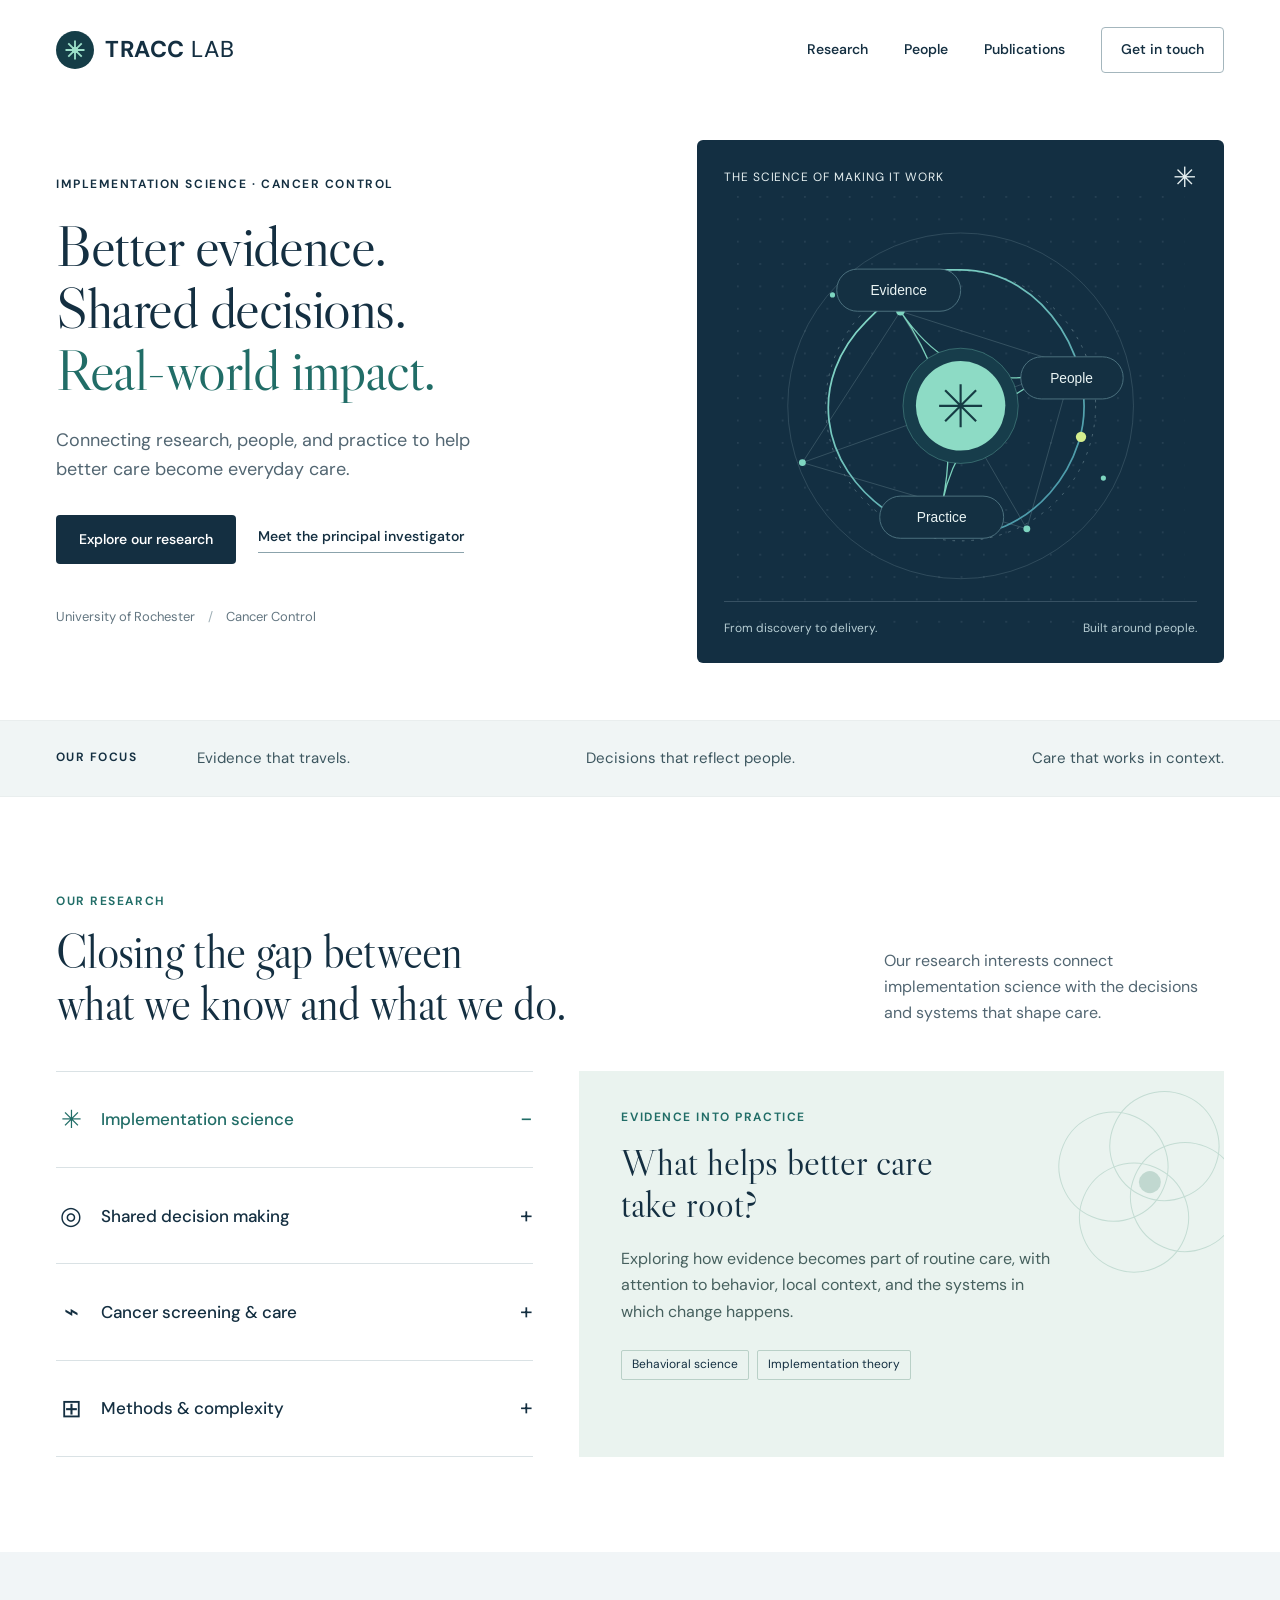
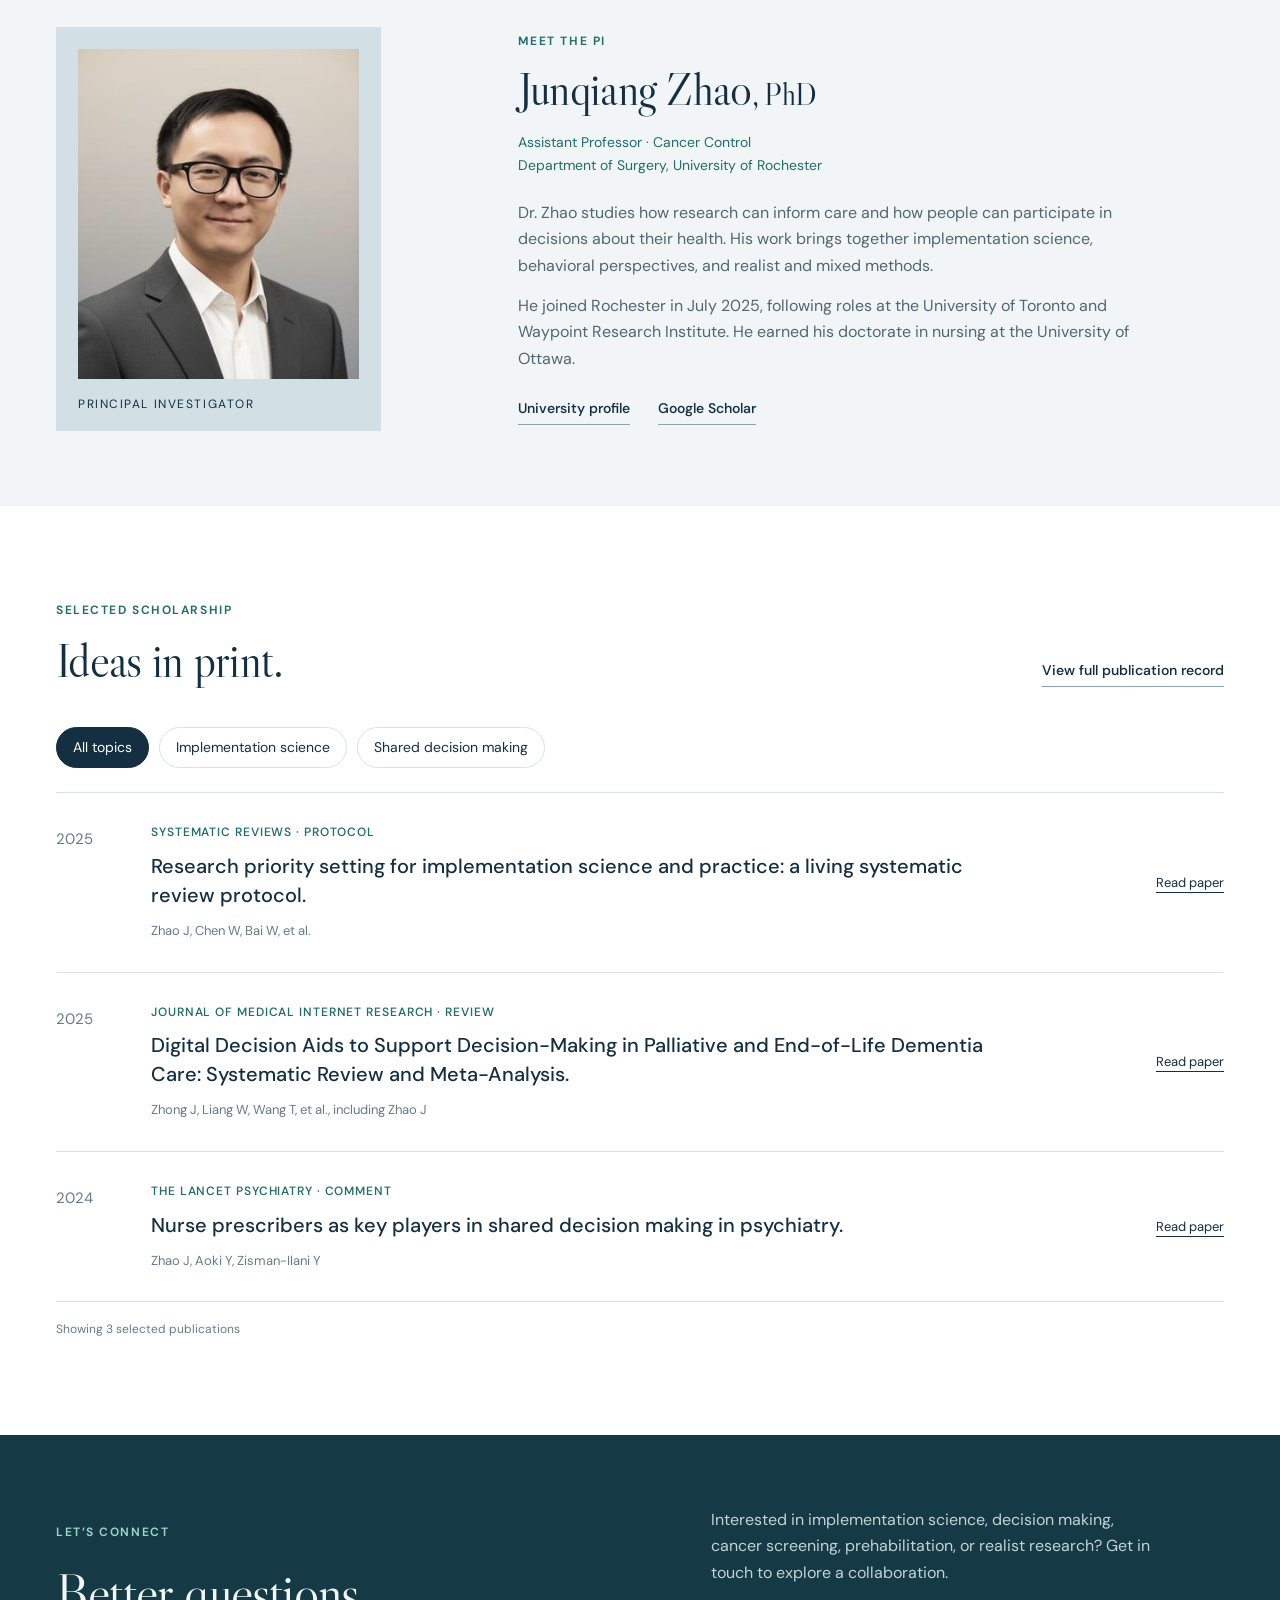
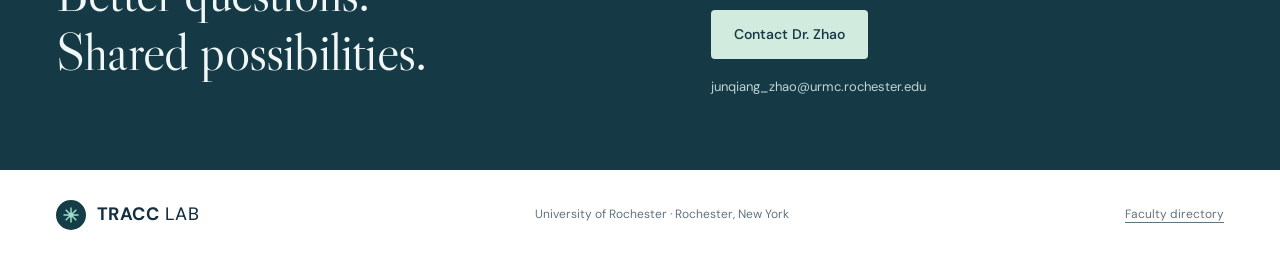
==== index.html @ 707d82a3 "Add files via upload" ====
<!doctype html>
<html lang="en">
<head>
  <meta charset="utf-8">
  <meta name="viewport" content="width=device-width, initial-scale=1">
  <meta name="theme-color" content="#132f42">
  <meta name="description" content="TRACC LAB — Implementation science, shared decision making, and cancer control. Led by Junqiang Zhao at the University of Rochester.">
  <title>TRACC LAB | Evidence into everyday care</title>
  <link rel="icon" href="assets/mark.svg" type="image/svg+xml">
  <link rel="stylesheet" href="styles.css">
  <script src="script.js" defer></script>
</head>
<body>
  <a class="skip" href="#main">Skip to content</a>
  <header class="header">
    <a class="brand" href="#home" aria-label="TRACC LAB home"><img src="assets/mark.svg" alt="" width="38" height="38"><span>TRACC<span class="brand-light"> LAB</span></span></a>
    <nav aria-label="Main navigation" id="nav"><a href="#research">Research</a><a href="#people">People</a><a href="#publications">Publications</a><a class="nav-contact" href="#contact">Get in touch</a></nav>
    <button class="menu" aria-expanded="false" aria-controls="nav" aria-label="Open navigation"><span></span><span></span></button>
  </header>
  <main id="main">
    <section class="hero wrap" id="home">
      <div class="hero-copy">
        <p class="eyebrow">IMPLEMENTATION SCIENCE · CANCER CONTROL</p>
        <h1>Better evidence.<br>Shared decisions.<br><em>Real-world impact.</em></h1>
        <p class="hero-intro">Connecting research, people, and practice to help better care become everyday care.</p>
        <div class="hero-actions"><a class="button" href="#research">Explore our research</a><a class="text-link" href="#people">Meet the principal investigator</a></div>
        <p class="affiliation">University of Rochester <span> / </span> Cancer Control</p>
      </div>
      <div class="hero-art">
        <div class="art-top"><span>THE SCIENCE OF MAKING IT WORK</span><span class="tiny-mark">✳</span></div>
        <svg class="network" viewBox="0 0 520 500" role="img" aria-labelledby="network-title network-desc">
          <title id="network-title">Connecting evidence, people, and practice</title><desc id="network-desc">An illustrative network connects research evidence with people and clinical practice through a continuous loop.</desc>
          <defs><pattern id="grid" width="26" height="26" patternUnits="userSpaceOnUse"><circle cx="1" cy="1" r="1" fill="#496274" opacity=".45"/></pattern><linearGradient id="loop" x1="0" y1="0" x2="1" y2="1"><stop stop-color="#8de2cb"/><stop offset="1" stop-color="#428fa5"/></linearGradient></defs>
          <rect width="520" height="500" fill="url(#grid)"/>
          <g stroke="#55717e" fill="none" stroke-width="1"><circle cx="260" cy="244" r="157" stroke-dasharray="3 8"/><circle cx="260" cy="244" r="201" opacity=".5"/><path d="M76 310L190 134 390 198 337 387 76 310 390 198M190 134L337 387" opacity=".6"/></g>
          <path class="orbit" d="M260 86C360 86 425 200 397 287S271 430 181 371 84 212 150 146 220 86 260 86Z" fill="none" stroke="url(#loop)" stroke-width="2"/>
          <path d="M190 134Q265 244 390 198M390 198Q263 243 239 355M239 355Q264 240 190 134" fill="none" stroke="#7bd1bc" stroke-width="1.5"/>
          <g fill="#7ed5c0"><circle cx="76" cy="310" r="4"/><circle cx="337" cy="387" r="4"/><circle cx="390" cy="198" r="5"/><circle cx="190" cy="134" r="5"/><circle cx="426" cy="328" r="3"/><circle cx="111" cy="115" r="3"/></g>
          <g class="core"><circle cx="260" cy="244" r="67" fill="#173d4b" stroke="#76c6b5" stroke-opacity=".4"/><circle cx="260" cy="244" r="52" fill="#8ddbc5"/><path d="M235 244h50m-25-25v50m-18-43 36 36m0-36-36 36" stroke="#163c44" stroke-width="2.5"/></g>
          <g fill="#143042" stroke="#547b87"><rect x="116" y="85" width="144" height="49" rx="24"/><rect x="330" y="187" width="119" height="49" rx="24"/><rect x="166" y="349" width="144" height="49" rx="24"/></g>
          <g fill="#eaf4f4" font-family="Arial,sans-serif" font-size="16" text-anchor="middle"><text x="188" y="115">Evidence</text><text x="389" y="217">People</text><text x="238" y="379">Practice</text></g>
          <circle class="traveler" cx="400" cy="280" r="6" fill="#d4ed8e"/>
        </svg>
        <div class="art-bottom"><span>From discovery to delivery.</span><span>Built around people.</span></div>
      </div>
    </section>
    <div class="focus-strip"><div class="wrap strip-inner"><span>OUR FOCUS</span><p>Evidence that travels.<span>Decisions that reflect people.</span>Care that works in context.</p></div></div>
    <section class="section wrap" id="research">
      <div class="section-head"><div><p class="eyebrow">OUR RESEARCH</p><h2>Closing the gap between<br>what we know and what we do.</h2></div><p>Our research interests connect implementation science with the decisions and systems that shape care.</p></div>
      <div class="research-grid">
        <div class="research-tabs" role="tablist" aria-label="Research areas" aria-orientation="vertical">
          <button role="tab" id="tab-implementation" aria-selected="true" aria-controls="research-panel" data-area="implementation"><span class="tab-icon">✳</span>Implementation science<span class="tab-plus">−</span></button>
          <button role="tab" id="tab-decisions" aria-selected="false" aria-controls="research-panel" tabindex="-1" data-area="decisions"><span class="tab-icon">◎</span>Shared decision making<span class="tab-plus">+</span></button>
          <button role="tab" id="tab-cancer" aria-selected="false" aria-controls="research-panel" tabindex="-1" data-area="cancer"><span class="tab-icon">⌁</span>Cancer screening & care<span class="tab-plus">+</span></button>
          <button role="tab" id="tab-methods" aria-selected="false" aria-controls="research-panel" tabindex="-1" data-area="methods"><span class="tab-icon">⊞</span>Methods & complexity<span class="tab-plus">+</span></button>
        </div>
        <div class="research-panel" id="research-panel" role="tabpanel" aria-labelledby="tab-implementation" tabindex="0">
          <div class="panel-art" aria-hidden="true"><span></span><span></span><span></span><span></span><i></i></div>
          <p class="eyebrow" id="area-label">EVIDENCE INTO PRACTICE</p><h3 id="area-title">What helps better care<br>take root?</h3><p id="area-description">Exploring how evidence becomes part of routine care, with attention to behavior, local context, and the systems in which change happens.</p><div class="tags" id="area-tags"><span>Behavioral science</span><span>Implementation theory</span></div>
        </div>
      </div>
    </section>
    <section class="people-section" id="people"><div class="wrap people-grid">
      <div class="portrait"><img src="assets/junqiang-zhao.jpg" alt="Junqiang Zhao" width="400" height="500" loading="lazy"><span>PRINCIPAL INVESTIGATOR</span></div>
      <div class="people-copy"><p class="eyebrow">MEET THE PI</p><h2>Junqiang Zhao<span>, PhD</span></h2><p class="role">Assistant Professor · Cancer Control<br>Department of Surgery, University of Rochester</p><p>Dr. Zhao studies how research can inform care and how people can participate in decisions about their health. His work brings together implementation science, behavioral perspectives, and realist and mixed methods.</p><p>He joined Rochester in July 2025, following roles at the University of Toronto and Waypoint Research Institute. He earned his doctorate in nursing at the University of Ottawa.</p><div class="people-links"><a class="text-link" href="https://www.urmc.rochester.edu/people/112365270-junqiang-zhao" target="_blank" rel="noopener noreferrer">University profile</a><a class="text-link" href="https://scholar.google.com/citations?hl=en&user=jrsInP4AAAAJ" target="_blank" rel="noopener noreferrer">Google Scholar</a></div></div>
    </div></section>
    <section class="section wrap publications" id="publications">
      <div class="section-head"><div><p class="eyebrow">SELECTED SCHOLARSHIP</p><h2>Ideas in print.</h2></div><a class="text-link" href="https://scholar.google.com/citations?hl=en&user=jrsInP4AAAAJ" target="_blank" rel="noopener noreferrer">View full publication record</a></div>
      <div class="filters" role="group" aria-label="Filter publications"><button class="active" aria-pressed="true" data-filter="all">All topics</button><button aria-pressed="false" data-filter="implementation">Implementation science</button><button aria-pressed="false" data-filter="decisions">Shared decision making</button></div>
      <div id="publication-list">
        <article class="publication" data-topic="implementation"><span class="year">2025</span><div><p class="journal">SYSTEMATIC REVIEWS · PROTOCOL</p><h3><a href="https://pubmed.ncbi.nlm.nih.gov/40022142/" target="_blank" rel="noopener noreferrer">Research priority setting for implementation science and practice: a living systematic review protocol.</a></h3><p class="authors">Zhao J, Chen W, Bai W, et al.</p></div><a class="paper-link" href="https://pubmed.ncbi.nlm.nih.gov/40022142/" target="_blank" rel="noopener noreferrer" aria-label="Read implementation science review protocol on PubMed">Read paper</a></article>
        <article class="publication" data-topic="decisions"><span class="year">2025</span><div><p class="journal">JOURNAL OF MEDICAL INTERNET RESEARCH · REVIEW</p><h3><a href="https://pubmed.ncbi.nlm.nih.gov/40549433/" target="_blank" rel="noopener noreferrer">Digital Decision Aids to Support Decision-Making in Palliative and End-of-Life Dementia Care: Systematic Review and Meta-Analysis.</a></h3><p class="authors">Zhong J, Liang W, Wang T, et al., including Zhao J</p></div><a class="paper-link" href="https://pubmed.ncbi.nlm.nih.gov/40549433/" target="_blank" rel="noopener noreferrer" aria-label="Read digital decision aids review on PubMed">Read paper</a></article>
        <article class="publication" data-topic="decisions"><span class="year">2024</span><div><p class="journal">THE LANCET PSYCHIATRY · COMMENT</p><h3><a href="https://pubmed.ncbi.nlm.nih.gov/38697178/" target="_blank" rel="noopener noreferrer">Nurse prescribers as key players in shared decision making in psychiatry.</a></h3><p class="authors">Zhao J, Aoki Y, Zisman-Ilani Y</p></div><a class="paper-link" href="https://pubmed.ncbi.nlm.nih.gov/38697178/" target="_blank" rel="noopener noreferrer" aria-label="Read nurse prescribers comment on PubMed">Read paper</a></article>
      </div><p class="result-count" aria-live="polite">Showing 3 selected publications</p>
    </section>
    <section class="contact-section" id="contact"><div class="wrap contact-grid"><div><p class="eyebrow">LET’S CONNECT</p><h2>Better questions.<br>Shared possibilities.</h2></div><div><p>Interested in implementation science, decision making, cancer screening, prehabilitation, or realist research? Get in touch to explore a collaboration.</p><a class="button light" href="mailto:junqiang_zhao@urmc.rochester.edu">Contact Dr. Zhao</a><a class="email" href="mailto:junqiang_zhao@urmc.rochester.edu">junqiang_zhao@urmc.rochester.edu</a></div></div></section>
  </main>
  <footer class="wrap footer"><a class="brand" href="#home"><img src="assets/mark.svg" alt="" width="30" height="30"><span>TRACC<span class="brand-light"> LAB</span></span></a><p>University of Rochester · Rochester, New York</p><a href="https://www.urmc.rochester.edu/people/112365270-junqiang-zhao" target="_blank" rel="noopener noreferrer">Faculty directory</a></footer>
</body>
</html>
---- styles.css ----
@import url('https://fonts.googleapis.com/css2?family=DM+Sans:wght@400;450;500;550;600;650;700&family=Libre+Caslon+Display&display=swap');
:root{--ink:#142f41;--teal:#216d67;--mint:#d6eee7;--paper:#fff;--muted:#526672;--line:#dae2e5;--serif:'Libre Caslon Display',Georgia,serif;--sans:'DM Sans',Arial,sans-serif}*{box-sizing:border-box}html{scroll-behavior:smooth;scroll-padding-top:95px}body{margin:0;color:var(--ink);background:var(--paper);font:400 16px/1.65 var(--sans);-webkit-font-smoothing:antialiased}a{color:inherit;text-decoration:none}button{font:inherit;cursor:pointer}button,a{-webkit-tap-highlight-color:transparent}a:focus-visible,button:focus-visible,[tabindex]:focus-visible{outline:3px solid #b47e24;outline-offset:5px}button{color:inherit}img,svg{display:block;max-width:100%}.wrap{max-width:1280px;width:calc(100% - 112px);margin:auto}.skip{position:fixed;top:-80px;left:16px;background:var(--ink);color:white;padding:12px;z-index:100}.skip:focus{top:10px}.header{height:100px;max-width:1392px;margin:auto;padding:0 56px;display:flex;justify-content:space-between;align-items:center;background:#fff}.brand{display:flex;align-items:center;gap:11px;font-size:23px;font-weight:700;letter-spacing:.025em;white-space:nowrap}.brand-light{font-weight:450}.header nav{display:flex;gap:36px;align-items:center;font-size:14px;font-weight:550}.header nav a{transition:color .2s}.header nav a:hover,.text-link:hover{color:var(--teal)}.nav-contact{padding:10px 19px;border:1px solid #a4b6bd;border-radius:4px}.menu{display:none}.hero{display:grid;grid-template-columns:1.13fr 1fr;gap:45px;align-items:center;padding:40px 0 57px}.eyebrow{font-size:12px;letter-spacing:.13em;font-weight:650;line-height:1.5;margin:0 0 22px}.hero h1{font:400 clamp(48px,4.55vw,70px)/1.06 var(--serif);letter-spacing:-.025em;margin:0 0 25px}.hero h1 em{font-style:normal;color:var(--teal)}.hero-intro{font-size:18px;line-height:1.65;max-width:440px;color:var(--muted);margin:0 0 30px}.hero-actions{display:flex;flex-wrap:wrap;gap:22px;align-items:center}.button{display:inline-block;background:var(--ink);color:#fff;border-radius:4px;padding:13px 23px;font-size:14px;font-weight:550;transition:background .2s,transform .2s}.button:hover{background:#215b62;transform:translateY(-2px)}.text-link{font-size:14px;font-weight:550;border-bottom:1px solid #8ba3ac;padding-bottom:4px}.affiliation{color:#637681;font-size:13px;margin:42px 0 0}.affiliation span{padding:0 10px;color:#a0b0b7}.hero-art{background:#132f42;color:#e4eeef;border-radius:6px;overflow:hidden;position:relative;align-self:stretch;min-height:480px;display:flex;flex-direction:column;justify-content:space-between}.art-top,.art-bottom{display:flex;align-items:center;justify-content:space-between;margin:24px 27px;font-size:12px;letter-spacing:.08em}.art-top .tiny-mark{font-size:28px;line-height:1}.art-bottom{border-top:1px solid #375163;padding-top:17px;margin-top:0;letter-spacing:0;font-size:12px;color:#b6cdd3}.network{width:100%;margin:-20px 0 -25px;flex:1;max-height:430px}.core{transform-origin:260px 244px;animation:breathe 7s ease-in-out infinite}.traveler{animation:glow 4s ease-in-out infinite}.focus-strip{background:#f0f5f5;border-top:1px solid #e9eeee;border-bottom:1px solid #e9eeee}.strip-inner{padding-top:25px;padding-bottom:25px;display:flex;gap:60px;align-items:center}.strip-inner>span{font-size:12px;letter-spacing:.12em;font-weight:650;white-space:nowrap}.strip-inner p{margin:0;display:flex;justify-content:space-between;flex:1;font-size:15px;color:#3c565f;gap:15px}.section{padding-top:95px;padding-bottom:95px}.section-head{display:flex;align-items:flex-end;justify-content:space-between;gap:50px;margin-bottom:40px}h2{font:400 47px/1.12 var(--serif);letter-spacing:-.015em;margin:0}.section-head .eyebrow{color:var(--teal);margin-bottom:16px}.section-head>p{max-width:340px;color:var(--muted);font-size:16px;margin:0 0 4px}.research-grid{display:grid;grid-template-columns:1fr 1.35fr;gap:46px}.research-tabs{display:flex;flex-direction:column}.research-tabs button{padding:27px 0;border:0;border-bottom:1px solid var(--line);background:transparent;display:flex;align-items:center;text-align:left;gap:15px;font-weight:500;font-size:17px}.research-tabs button:first-child{border-top:1px solid var(--line)}.research-tabs button[aria-selected=true]{color:var(--teal)}.tab-icon{font-size:25px;width:30px;text-align:center;font-weight:400}.tab-plus{margin-left:auto;font-size:23px;font-weight:400}.research-panel{background:#eaf3ef;padding:37px 42px;min-height:340px;position:relative;overflow:hidden}.research-panel>.eyebrow{font-size:12px;color:var(--teal);margin:0 0 15px;position:relative}h3{margin:0}.research-panel h3{font:400 37px/1.15 var(--serif);max-width:80%;position:relative}.research-panel>p:not(.eyebrow){position:relative;max-width:430px;margin:20px 0 25px;color:#46605e;font-size:16px}.tags{display:flex;gap:8px;flex-wrap:wrap;position:relative}.tags span{font-size:12px;border:1px solid #b9d0c7;padding:4px 10px;border-radius:2px}.panel-art{position:absolute;right:-25px;top:25px;width:180px;height:180px;opacity:.22;transform:rotate(-22deg)}.panel-art span{position:absolute;border:1px solid #3e8c72;border-radius:50%;width:110px;height:110px}.panel-art span:nth-child(2){left:55px}.panel-art span:nth-child(3){top:55px}.panel-art span:nth-child(4){left:55px;top:55px}.panel-art i{position:absolute;left:72px;top:72px;width:22px;height:22px;background:#327e65;border-radius:50%}.people-section{background:#f1f5f7;padding:75px 0}.people-grid{display:grid;grid-template-columns:.8fr 1.5fr;gap:85px;align-items:center}.portrait{position:relative;max-width:325px;background:#d2dfe4;padding:22px 22px 0;align-self:stretch;display:flex;flex-direction:column;justify-content:flex-end}.portrait img{width:100%;height:330px;object-fit:cover;object-position:50% 25%;filter:saturate(.7)}.portrait>span{display:block;padding:16px 0;font-size:12px;letter-spacing:.13em}.people-copy .eyebrow{color:var(--teal);margin-bottom:13px}.people-copy h2{font-size:46px}.people-copy h2 span{font-size:31px}.people-copy .role{font-size:14px;color:var(--teal);line-height:1.65;margin:16px 0 23px}.people-copy>p:not(.role):not(.eyebrow){font-size:16px;color:var(--muted);max-width:620px;margin:14px 0}.people-links{display:flex;gap:28px;margin-top:25px}.filters{display:flex;gap:10px;padding-bottom:24px;border-bottom:1px solid var(--line);flex-wrap:wrap}.filters button{border:1px solid var(--line);background:#fff;border-radius:25px;font-size:14px;padding:8px 16px}.filters button.active{background:var(--ink);border-color:var(--ink);color:#fff}.publication{display:grid;grid-template-columns:65px 1fr 90px;gap:30px;padding:30px 0;border-bottom:1px solid var(--line);align-items:start}.publication[hidden]{display:none}.year{font-size:15px;color:#657b86;padding-top:4px}.journal{font-size:12px;letter-spacing:.075em;color:var(--teal);font-weight:550;margin:0 0 9px}.publication h3{font-size:20px;line-height:1.45;font-weight:500;max-width:860px}.publication h3 a:hover{color:var(--teal)}.authors{font-size:13px;color:#657b86;margin:10px 0 0}.paper-link{font-size:13px;text-decoration:underline;text-underline-offset:5px;justify-self:end;align-self:center}.result-count{font-size:12px;color:#657b86;margin:18px 0 0}.contact-section{background:#153a45;color:#f0f7f6;padding:72px 0}.contact-grid{display:grid;grid-template-columns:1.1fr 1fr;gap:90px;align-items:center}.contact-grid .eyebrow{color:#9bd4c5;font-size:12px}.contact-grid h2{font-size:53px}.contact-grid>div>p:not(.eyebrow){color:#c0d4d6;margin:0 0 24px;font-size:16px;max-width:450px}.button.light{background:#d1ebdf;color:#173a44}.button.light:hover{background:#fff}.email{display:block;font-size:13px;color:#c0d4d6;margin-top:17px;overflow-wrap:anywhere}.footer{display:flex;align-items:center;justify-content:space-between;gap:20px;padding-top:30px;padding-bottom:30px}.footer .brand{font-size:18px}.footer p,.footer>a:last-child{font-size:12px;color:#61747e}.footer p{margin:0}.footer>a:last-child{text-decoration:underline;text-underline-offset:4px}@keyframes breathe{50%{transform:scale(1.045)}}@keyframes glow{50%{opacity:.35}}
@media(min-width:1500px){.hero{padding-top:60px;padding-bottom:75px}.hero h1{font-size:74px}}
@media(max-width:1100px){.wrap{width:calc(100% - 64px)}.header{padding:0 32px}.hero{gap:28px}.hero h1{font-size:53px}.hero-art{min-height:450px}.hero-actions{gap:20px}.hero-actions .text-link{font-size:13px}.strip-inner{gap:30px}.strip-inner p{font-size:13px}.research-grid{gap:28px}.research-tabs button{font-size:15px}.research-panel{padding:30px}.people-grid{gap:50px}.contact-grid{gap:50px}}
@media(max-width:800px){html{scroll-padding-top:75px}.header{height:80px}.header nav{gap:20px;font-size:13px}.brand{font-size:20px}.hero{grid-template-columns:1fr;padding-top:30px;gap:35px}.hero h1{font-size:64px}.hero-intro{max-width:520px}.hero-art{min-height:420px;max-width:100%;width:100%}.network{height:350px;max-height:350px}.art-top{margin-bottom:0}.affiliation{margin-top:28px}.strip-inner{align-items:flex-start;gap:35px}.strip-inner p{display:block;font-size:14px;line-height:1.9}.strip-inner p>span{display:block}.section{padding-top:65px;padding-bottom:65px}.section-head{gap:20px;align-items:flex-start;flex-direction:column}h2{font-size:41px}.section-head>p{max-width:500px}.research-grid{grid-template-columns:1fr;gap:24px}.research-tabs button{padding:18px 0;font-size:17px}.research-panel{min-height:320px}.people-grid{grid-template-columns:.8fr 1.3fr;gap:30px}.portrait{padding:14px 14px 0;align-self:center}.portrait img{height:275px}.portrait>span{font-size:12px}.people-copy h2{font-size:37px}.people-copy h2 span{font-size:25px}.people-copy>p:not(.role):not(.eyebrow){font-size:14px}.people-links{gap:18px}.publication{gap:20px;grid-template-columns:45px 1fr}.paper-link{grid-column:2;justify-self:start}.publication h3{font-size:18px}.contact-grid{grid-template-columns:1fr;gap:30px}.contact-grid h2{font-size:49px}.footer{flex-wrap:wrap}.footer p{order:3;width:100%}}
@media(max-width:560px){.wrap{width:calc(100% - 40px)}.header{padding:0 20px;height:76px}.header .brand img{width:33px;height:33px}.menu{display:flex;flex-direction:column;gap:6px;background:transparent;border:0;padding:12px 0 12px 15px}.menu span{height:1.5px;width:24px;background:var(--ink)}.header nav{display:none;position:absolute;top:76px;left:0;right:0;background:white;padding:18px 20px 25px;z-index:20;border-bottom:1px solid var(--line);box-shadow:0 8px 12px #142f410a;font-size:16px}.header nav.open{display:flex;align-items:stretch;flex-direction:column;gap:15px}.nav-contact{align-self:flex-start}.hero{padding-top:25px;padding-bottom:35px;gap:30px}.eyebrow{font-size:12px;letter-spacing:.1em;margin-bottom:20px}.hero h1{font-size:48px;line-height:1.06}.hero-intro{font-size:16px;max-width:340px}.hero-actions{align-items:flex-start;gap:19px;flex-direction:column}.button{padding:12px 20px}.affiliation{font-size:12px;margin-top:28px}.affiliation span{padding:0 5px}.hero-art{min-height:360px}.network{height:300px;max-height:300px}.art-top,.art-bottom{margin-left:20px;margin-right:20px;font-size:12px}.art-bottom{padding-top:14px}.strip-inner{gap:23px;padding-top:21px;padding-bottom:21px}.strip-inner>span{font-size:12px;padding-top:4px}.strip-inner p{font-size:12px}.section{padding-top:55px;padding-bottom:55px}h2{font-size:37px}.section-head{margin-bottom:30px}.section-head .eyebrow{font-size:12px}.section-head>p{font-size:15px}.research-panel{padding:28px;min-height:340px}.research-panel h3{font-size:35px;max-width:95%}.research-panel>p:not(.eyebrow){font-size:15px}.research-tabs button{font-size:16px}.panel-art{opacity:.13}.people-section{padding:50px 0}.people-grid{grid-template-columns:1fr;gap:30px}.portrait{max-width:250px;width:100%;padding:18px 18px 0}.portrait img{height:255px}.portrait>span{font-size:12px}.people-copy h2{font-size:40px}.people-copy>p:not(.role):not(.eyebrow){font-size:15px}.people-copy .role{font-size:13px}.filters{gap:7px}.filters button{font-size:14px;padding:7px 11px}.publication{grid-template-columns:1fr;gap:10px;padding:25px 0}.year{font-size:13px}.journal{font-size:12px}.paper-link{grid-column:1;margin-top:5px}.publication h3{font-size:18px}.contact-section{padding:50px 0}.contact-grid h2{font-size:45px}.contact-grid>div>p:not(.eyebrow){font-size:15px}.footer{padding-top:25px;padding-bottom:25px}.footer>a:last-child{font-size:12px}.footer p{font-size:12px}}
@media(prefers-reduced-motion:reduce){html{scroll-behavior:auto}*,*:before,*:after{animation:none!important;transition:none!important}}
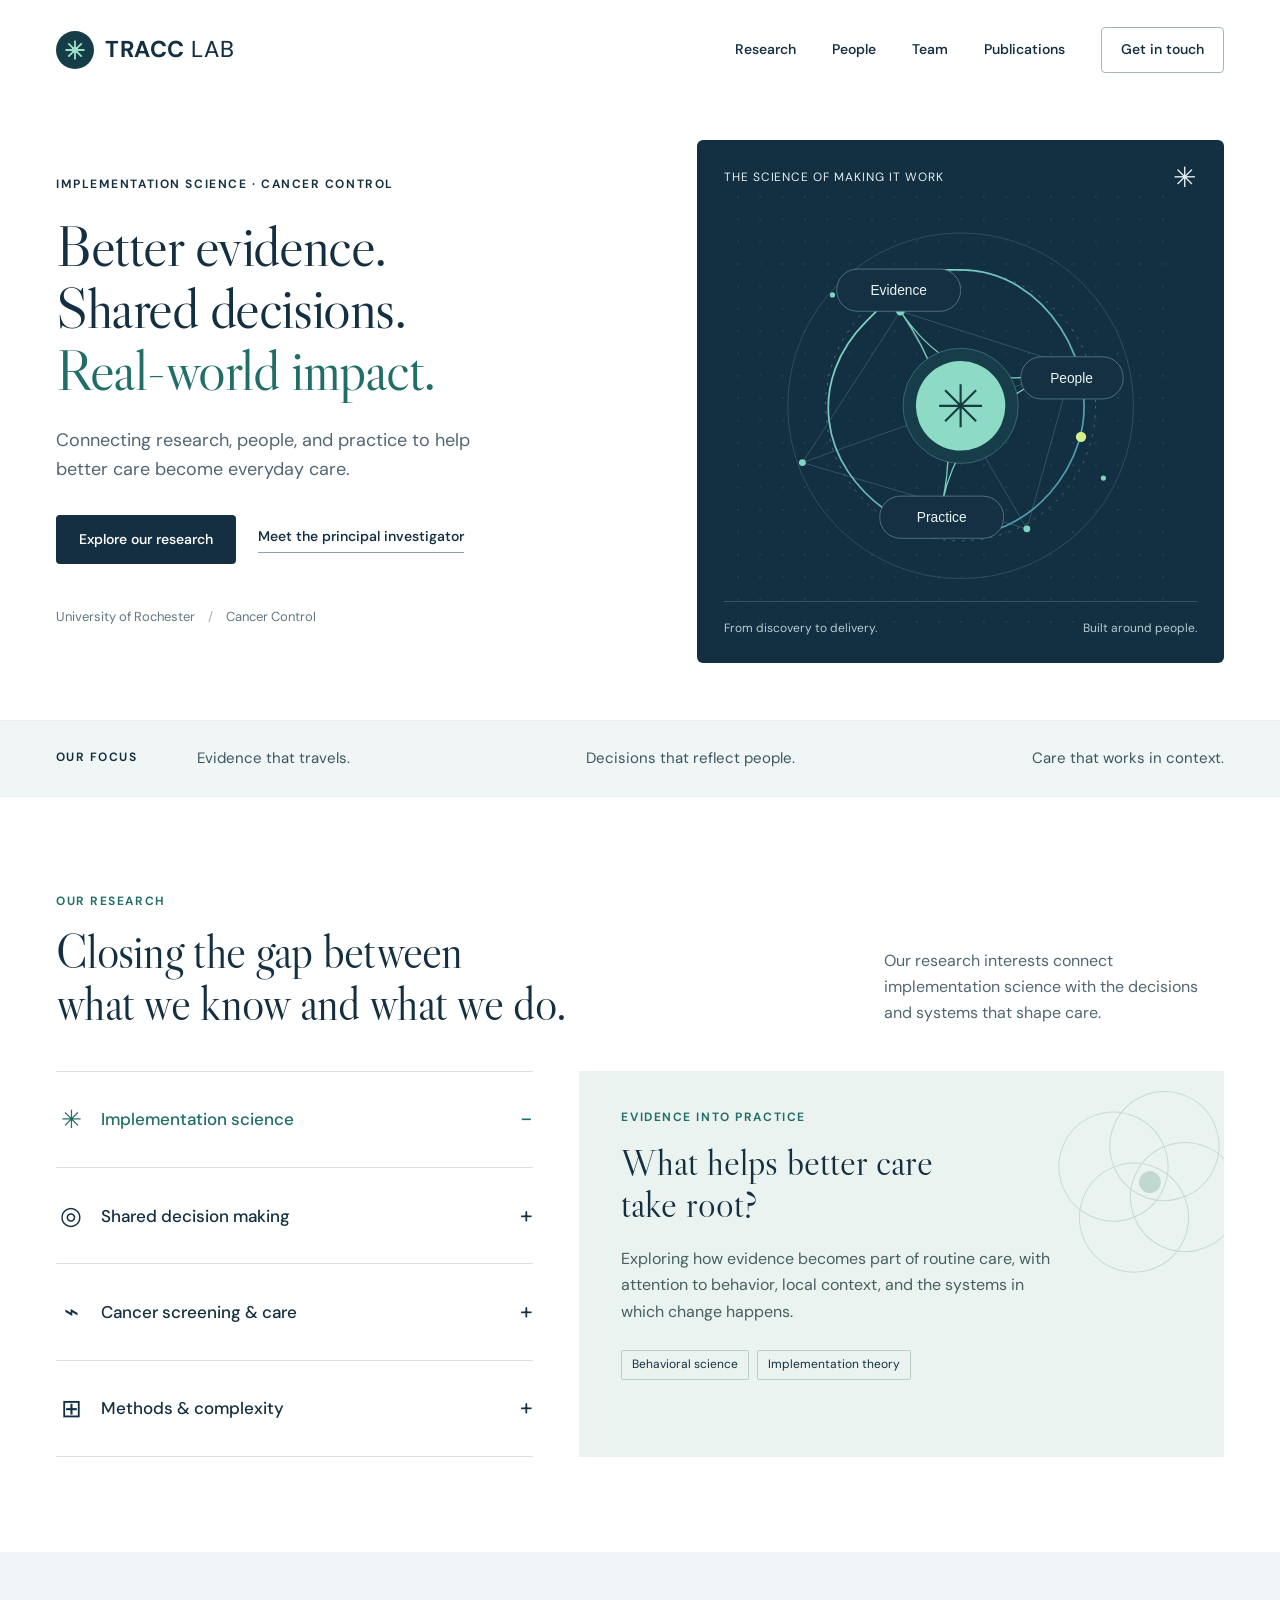
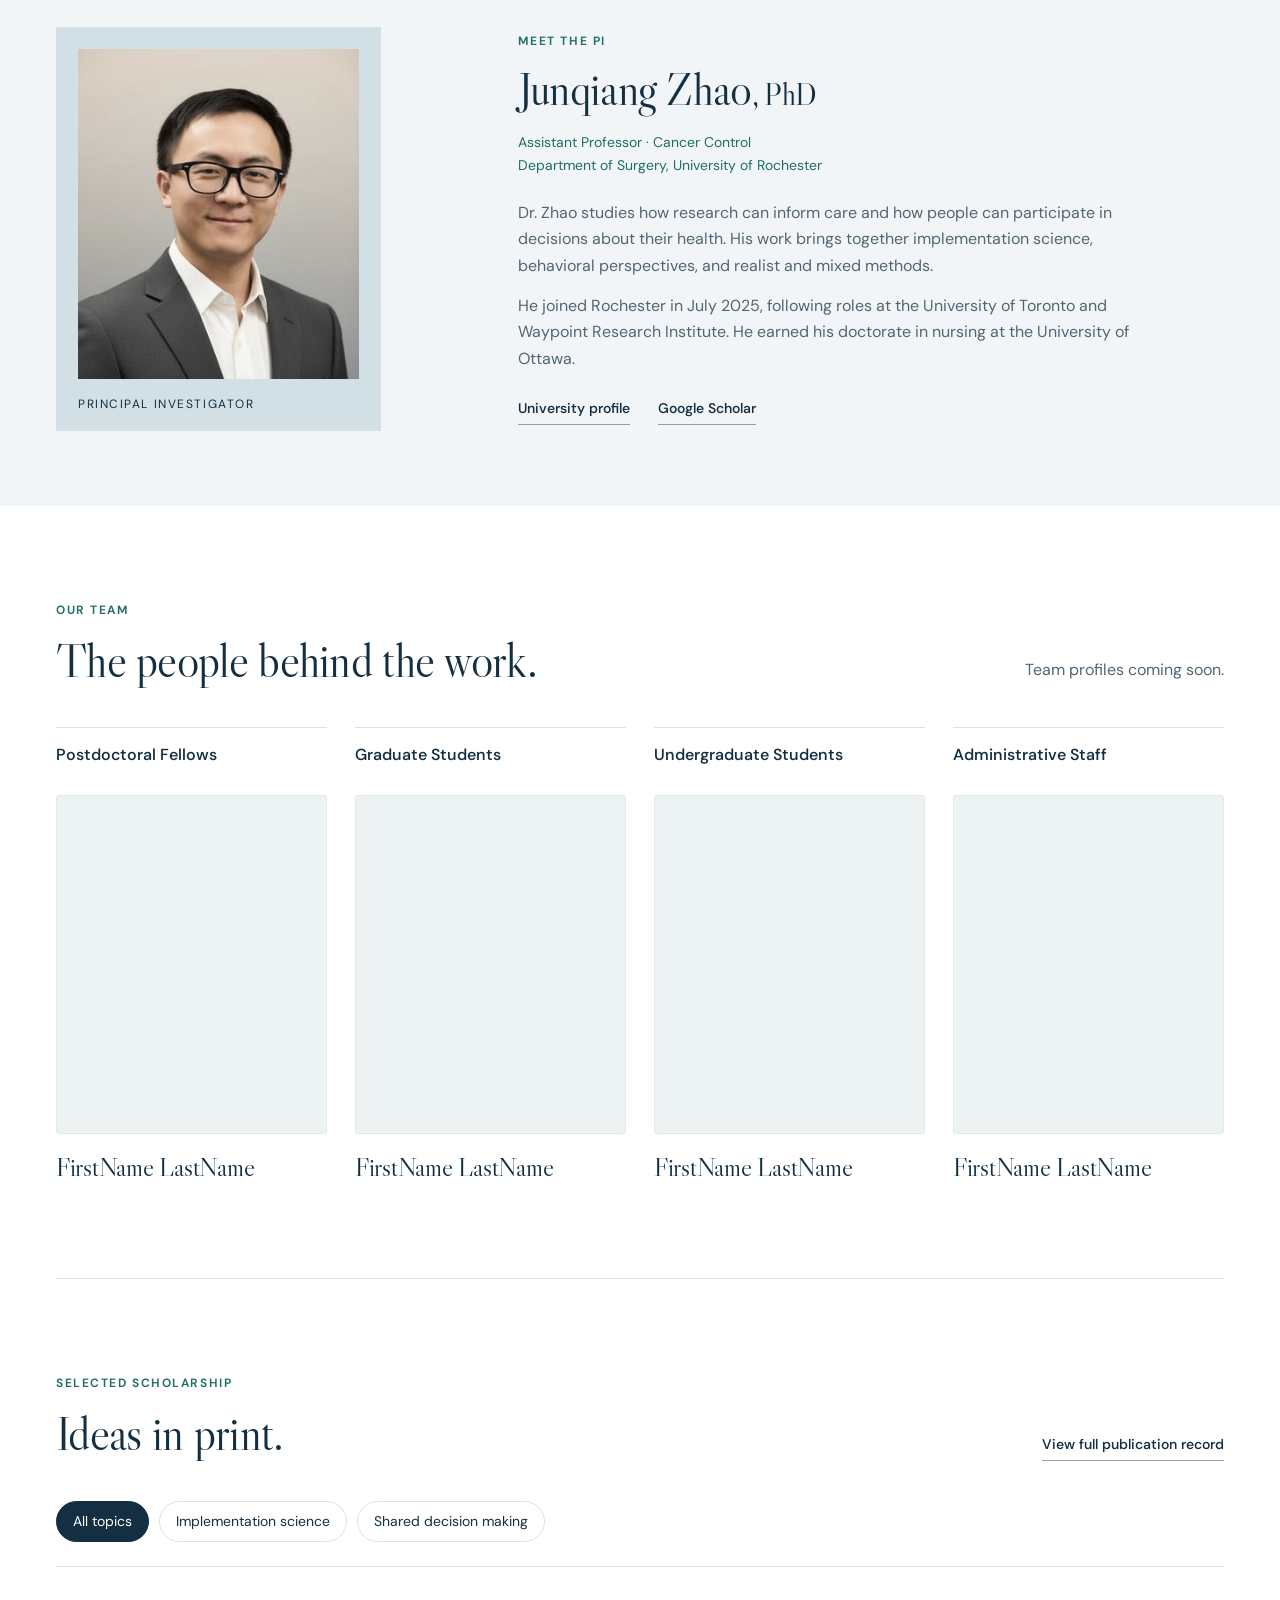
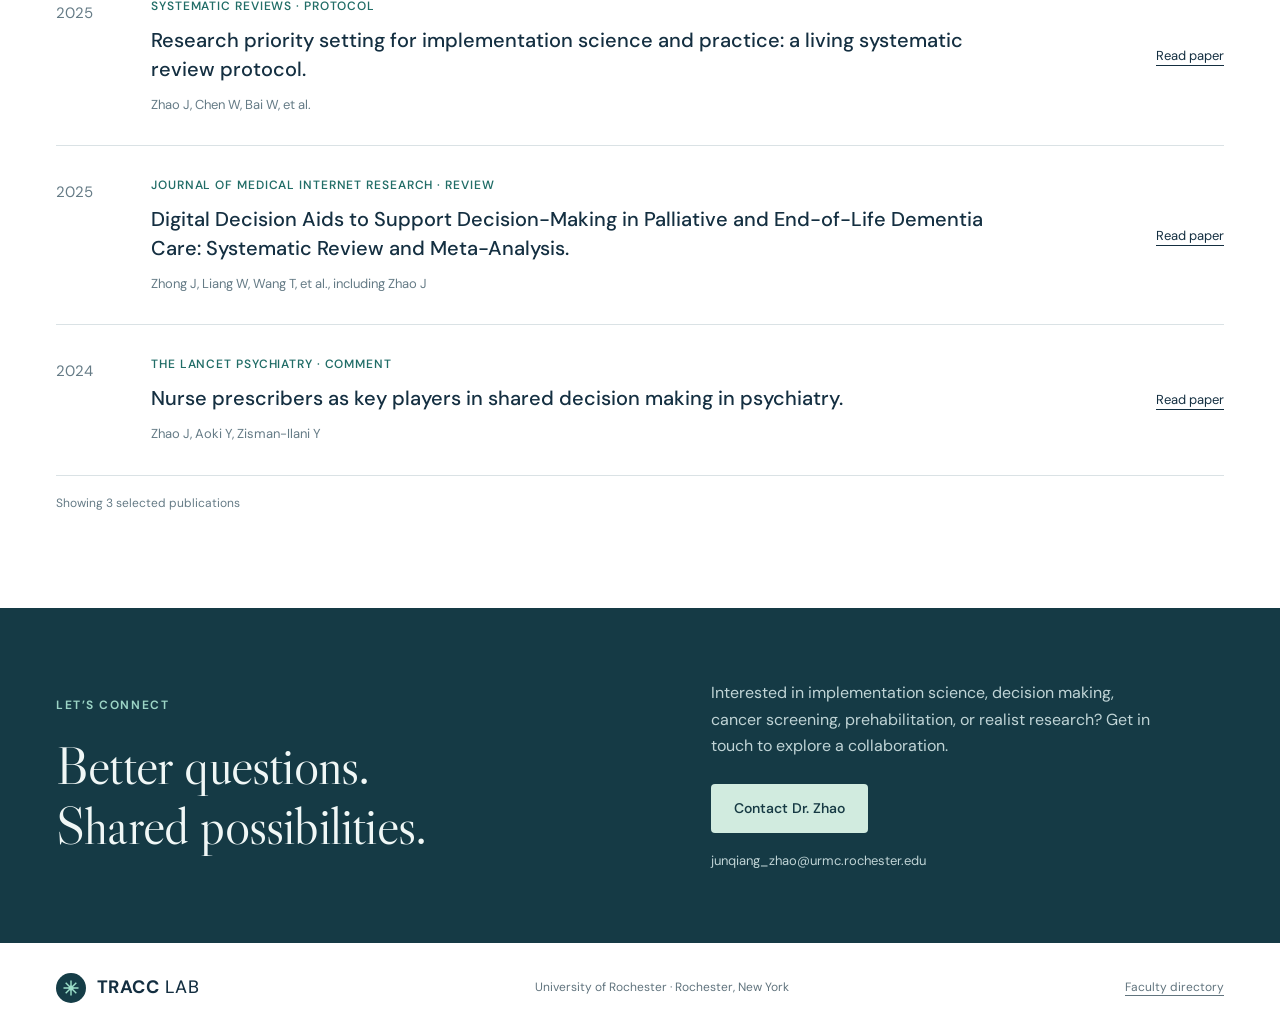
==== commit 759dfde8: "Add Team section with grouped placeholder profiles" ====
--- a/index.html
+++ b/index.html
@@ -14,7 +14,7 @@
   <a class="skip" href="#main">Skip to content</a>
   <header class="header">
     <a class="brand" href="#home" aria-label="TRACC LAB home"><img src="assets/mark.svg" alt="" width="38" height="38"><span>TRACC<span class="brand-light"> LAB</span></span></a>
-    <nav aria-label="Main navigation" id="nav"><a href="#research">Research</a><a href="#people">People</a><a href="#publications">Publications</a><a class="nav-contact" href="#contact">Get in touch</a></nav>
+    <nav aria-label="Main navigation" id="nav"><a href="#research">Research</a><a href="#people">People</a><a href="#team">Team</a><a href="#publications">Publications</a><a class="nav-contact" href="#contact">Get in touch</a></nav>
     <button class="menu" aria-expanded="false" aria-controls="nav" aria-label="Open navigation"><span></span><span></span></button>
   </header>
   <main id="main">
@@ -64,6 +64,40 @@
       <div class="portrait"><img src="assets/junqiang-zhao.jpg" alt="Junqiang Zhao" width="400" height="500" loading="lazy"><span>PRINCIPAL INVESTIGATOR</span></div>
       <div class="people-copy"><p class="eyebrow">MEET THE PI</p><h2>Junqiang Zhao<span>, PhD</span></h2><p class="role">Assistant Professor · Cancer Control<br>Department of Surgery, University of Rochester</p><p>Dr. Zhao studies how research can inform care and how people can participate in decisions about their health. His work brings together implementation science, behavioral perspectives, and realist and mixed methods.</p><p>He joined Rochester in July 2025, following roles at the University of Toronto and Waypoint Research Institute. He earned his doctorate in nursing at the University of Ottawa.</p><div class="people-links"><a class="text-link" href="https://www.urmc.rochester.edu/people/112365270-junqiang-zhao" target="_blank" rel="noopener noreferrer">University profile</a><a class="text-link" href="https://scholar.google.com/citations?hl=en&user=jrsInP4AAAAJ" target="_blank" rel="noopener noreferrer">Google Scholar</a></div></div>
     </div></section>
+    <section class="section wrap team-section" id="team" aria-labelledby="team-heading">
+      <div class="section-head"><div><p class="eyebrow">OUR TEAM</p><h2 id="team-heading">The people behind the work.</h2></div><p>Team profiles coming soon.</p></div>
+      <div class="team-grid">
+        <section class="team-group" aria-labelledby="postdocs-heading">
+          <h3 id="postdocs-heading">Postdoctoral Fellows</h3>
+          <!-- Duplicate a team-member article to add a member. Replace the blank photo with an img using the same team-photo class when a portrait is available. -->
+          <article class="team-member">
+            <div class="team-photo" aria-hidden="true"></div>
+            <h4>FirstName LastName</h4>
+          </article>
+        </section>
+        <section class="team-group" aria-labelledby="graduate-heading">
+          <h3 id="graduate-heading">Graduate Students</h3>
+          <article class="team-member">
+            <div class="team-photo" aria-hidden="true"></div>
+            <h4>FirstName LastName</h4>
+          </article>
+        </section>
+        <section class="team-group" aria-labelledby="undergraduate-heading">
+          <h3 id="undergraduate-heading">Undergraduate Students</h3>
+          <article class="team-member">
+            <div class="team-photo" aria-hidden="true"></div>
+            <h4>FirstName LastName</h4>
+          </article>
+        </section>
+        <section class="team-group" aria-labelledby="staff-heading">
+          <h3 id="staff-heading">Administrative Staff</h3>
+          <article class="team-member">
+            <div class="team-photo" aria-hidden="true"></div>
+            <h4>FirstName LastName</h4>
+          </article>
+        </section>
+      </div>
+    </section>
     <section class="section wrap publications" id="publications">
       <div class="section-head"><div><p class="eyebrow">SELECTED SCHOLARSHIP</p><h2>Ideas in print.</h2></div><a class="text-link" href="https://scholar.google.com/citations?hl=en&user=jrsInP4AAAAJ" target="_blank" rel="noopener noreferrer">View full publication record</a></div>
       <div class="filters" role="group" aria-label="Filter publications"><button class="active" aria-pressed="true" data-filter="all">All topics</button><button aria-pressed="false" data-filter="implementation">Implementation science</button><button aria-pressed="false" data-filter="decisions">Shared decision making</button></div>
--- a/styles.css
+++ b/styles.css
@@ -5,3 +5,14 @@
 @media(max-width:800px){html{scroll-padding-top:75px}.header{height:80px}.header nav{gap:20px;font-size:13px}.brand{font-size:20px}.hero{grid-template-columns:1fr;padding-top:30px;gap:35px}.hero h1{font-size:64px}.hero-intro{max-width:520px}.hero-art{min-height:420px;max-width:100%;width:100%}.network{height:350px;max-height:350px}.art-top{margin-bottom:0}.affiliation{margin-top:28px}.strip-inner{align-items:flex-start;gap:35px}.strip-inner p{display:block;font-size:14px;line-height:1.9}.strip-inner p>span{display:block}.section{padding-top:65px;padding-bottom:65px}.section-head{gap:20px;align-items:flex-start;flex-direction:column}h2{font-size:41px}.section-head>p{max-width:500px}.research-grid{grid-template-columns:1fr;gap:24px}.research-tabs button{padding:18px 0;font-size:17px}.research-panel{min-height:320px}.people-grid{grid-template-columns:.8fr 1.3fr;gap:30px}.portrait{padding:14px 14px 0;align-self:center}.portrait img{height:275px}.portrait>span{font-size:12px}.people-copy h2{font-size:37px}.people-copy h2 span{font-size:25px}.people-copy>p:not(.role):not(.eyebrow){font-size:14px}.people-links{gap:18px}.publication{gap:20px;grid-template-columns:45px 1fr}.paper-link{grid-column:2;justify-self:start}.publication h3{font-size:18px}.contact-grid{grid-template-columns:1fr;gap:30px}.contact-grid h2{font-size:49px}.footer{flex-wrap:wrap}.footer p{order:3;width:100%}}
 @media(max-width:560px){.wrap{width:calc(100% - 40px)}.header{padding:0 20px;height:76px}.header .brand img{width:33px;height:33px}.menu{display:flex;flex-direction:column;gap:6px;background:transparent;border:0;padding:12px 0 12px 15px}.menu span{height:1.5px;width:24px;background:var(--ink)}.header nav{display:none;position:absolute;top:76px;left:0;right:0;background:white;padding:18px 20px 25px;z-index:20;border-bottom:1px solid var(--line);box-shadow:0 8px 12px #142f410a;font-size:16px}.header nav.open{display:flex;align-items:stretch;flex-direction:column;gap:15px}.nav-contact{align-self:flex-start}.hero{padding-top:25px;padding-bottom:35px;gap:30px}.eyebrow{font-size:12px;letter-spacing:.1em;margin-bottom:20px}.hero h1{font-size:48px;line-height:1.06}.hero-intro{font-size:16px;max-width:340px}.hero-actions{align-items:flex-start;gap:19px;flex-direction:column}.button{padding:12px 20px}.affiliation{font-size:12px;margin-top:28px}.affiliation span{padding:0 5px}.hero-art{min-height:360px}.network{height:300px;max-height:300px}.art-top,.art-bottom{margin-left:20px;margin-right:20px;font-size:12px}.art-bottom{padding-top:14px}.strip-inner{gap:23px;padding-top:21px;padding-bottom:21px}.strip-inner>span{font-size:12px;padding-top:4px}.strip-inner p{font-size:12px}.section{padding-top:55px;padding-bottom:55px}h2{font-size:37px}.section-head{margin-bottom:30px}.section-head .eyebrow{font-size:12px}.section-head>p{font-size:15px}.research-panel{padding:28px;min-height:340px}.research-panel h3{font-size:35px;max-width:95%}.research-panel>p:not(.eyebrow){font-size:15px}.research-tabs button{font-size:16px}.panel-art{opacity:.13}.people-section{padding:50px 0}.people-grid{grid-template-columns:1fr;gap:30px}.portrait{max-width:250px;width:100%;padding:18px 18px 0}.portrait img{height:255px}.portrait>span{font-size:12px}.people-copy h2{font-size:40px}.people-copy>p:not(.role):not(.eyebrow){font-size:15px}.people-copy .role{font-size:13px}.filters{gap:7px}.filters button{font-size:14px;padding:7px 11px}.publication{grid-template-columns:1fr;gap:10px;padding:25px 0}.year{font-size:13px}.journal{font-size:12px}.paper-link{grid-column:1;margin-top:5px}.publication h3{font-size:18px}.contact-section{padding:50px 0}.contact-grid h2{font-size:45px}.contact-grid>div>p:not(.eyebrow){font-size:15px}.footer{padding-top:25px;padding-bottom:25px}.footer>a:last-child{font-size:12px}.footer p{font-size:12px}}
 @media(prefers-reduced-motion:reduce){html{scroll-behavior:auto}*,*:before,*:after{animation:none!important;transition:none!important}}
+
+/* Team profiles: blank portrait areas can be replaced with img.team-photo. */
+.team-section{border-bottom:1px solid var(--line)}
+.team-grid{display:grid;grid-template-columns:repeat(4,minmax(0,1fr));gap:28px}
+.team-group{min-width:0}
+.team-group>h3{font-size:16px;font-weight:550;line-height:1.5;min-height:3em;margin:0 0 20px;padding-top:15px;border-top:1px solid var(--line)}
+.team-member+.team-member{margin-top:30px}
+.team-photo{width:100%;aspect-ratio:4/5;height:auto;object-fit:cover;background:#edf3f2;border:1px solid #e1eae7;border-radius:3px}
+.team-member h4{font:400 26px/1.2 var(--serif);letter-spacing:-.01em;margin:18px 0 0;overflow-wrap:anywhere}
+@media(max-width:1000px){.team-grid{grid-template-columns:repeat(2,minmax(0,1fr));gap:38px 28px}.team-group>h3{min-height:0}}
+@media(max-width:560px){.team-grid{grid-template-columns:1fr;gap:36px}.team-photo{max-width:320px}.team-group>h3{margin-bottom:18px}.team-member h4{font-size:28px}}
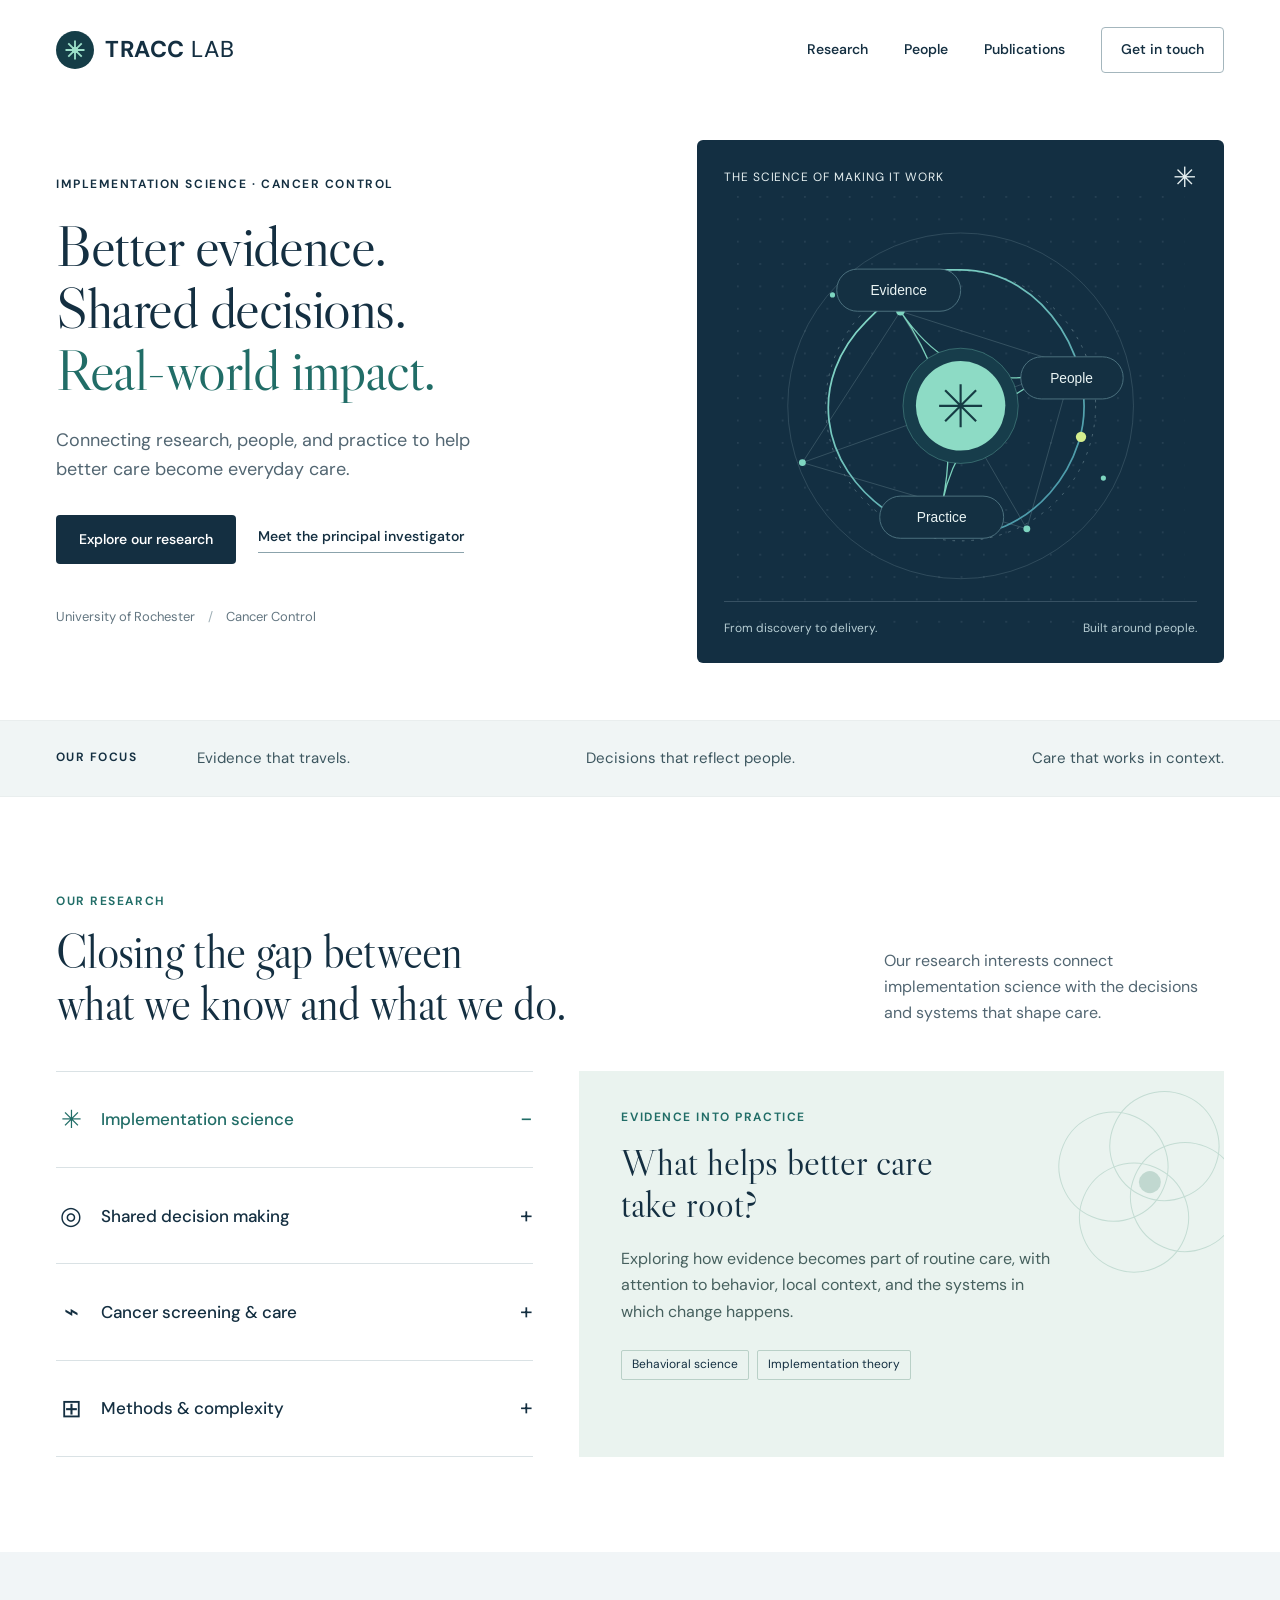
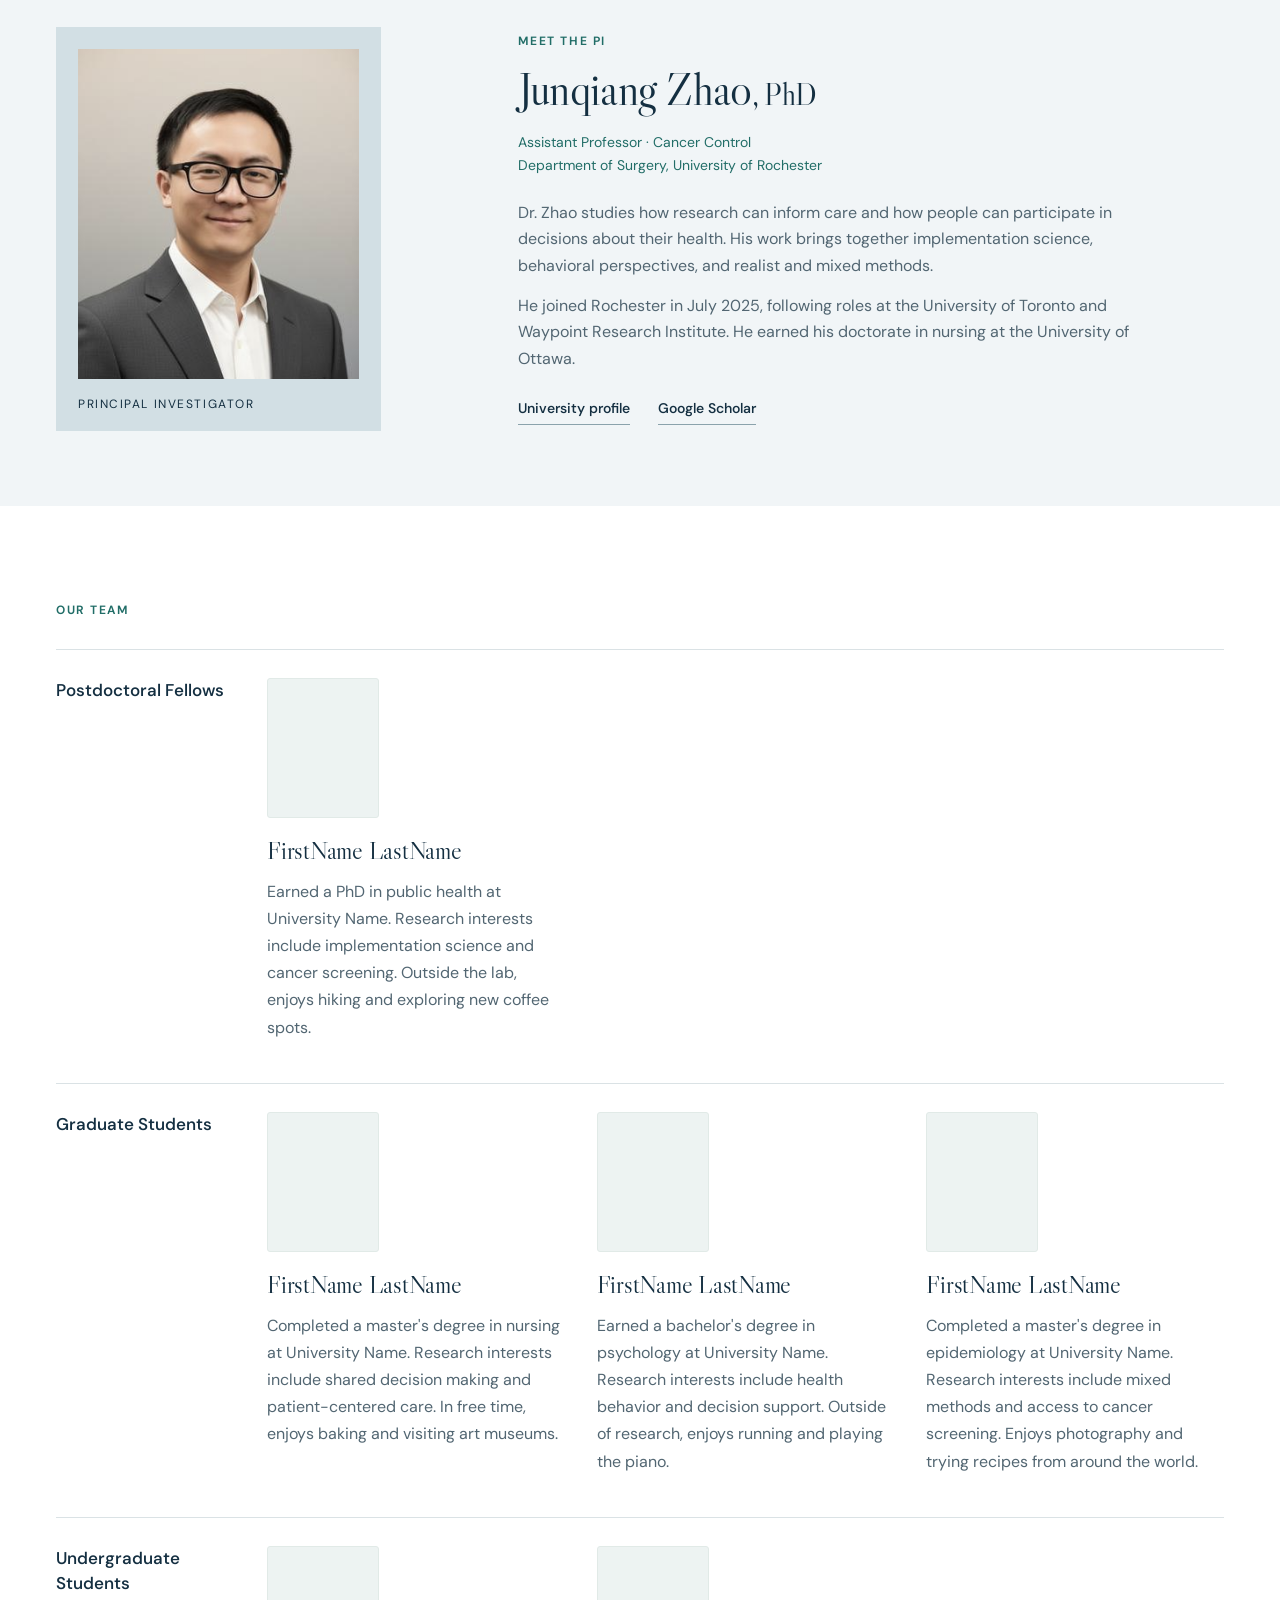
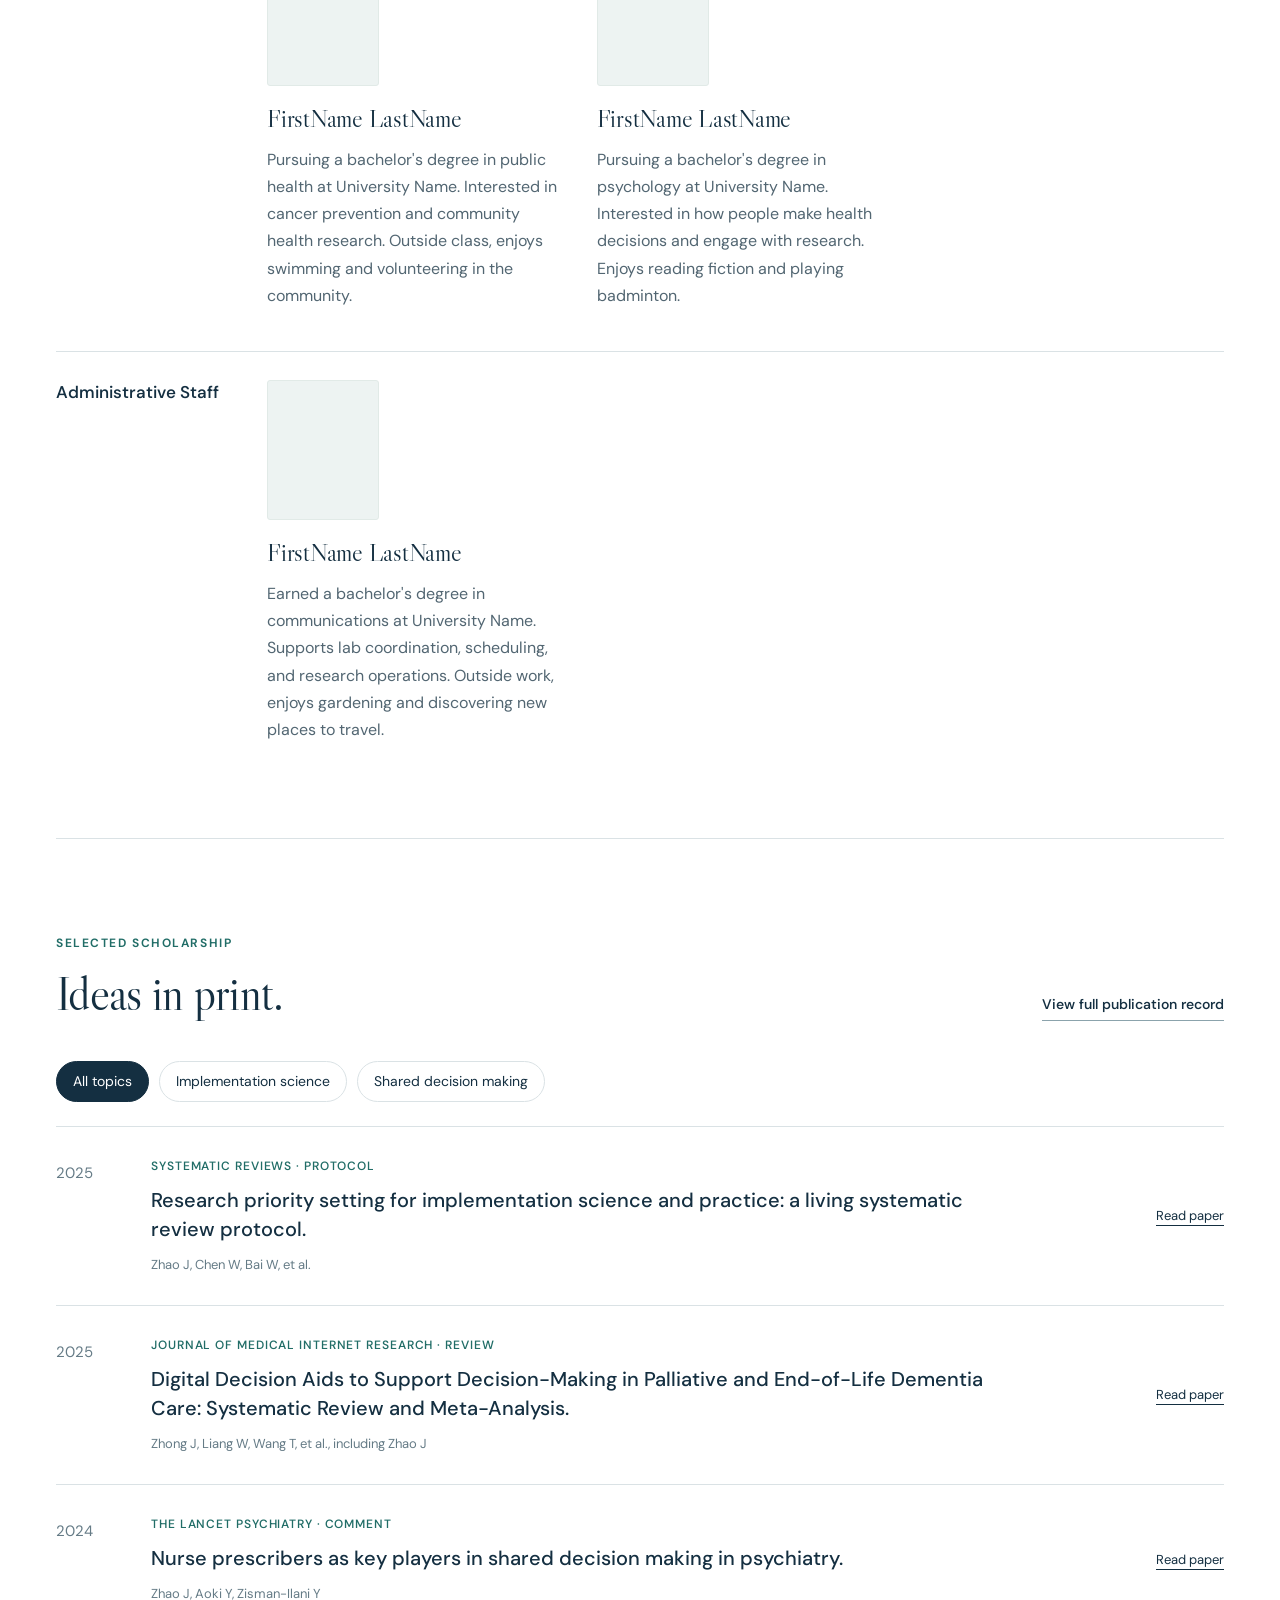
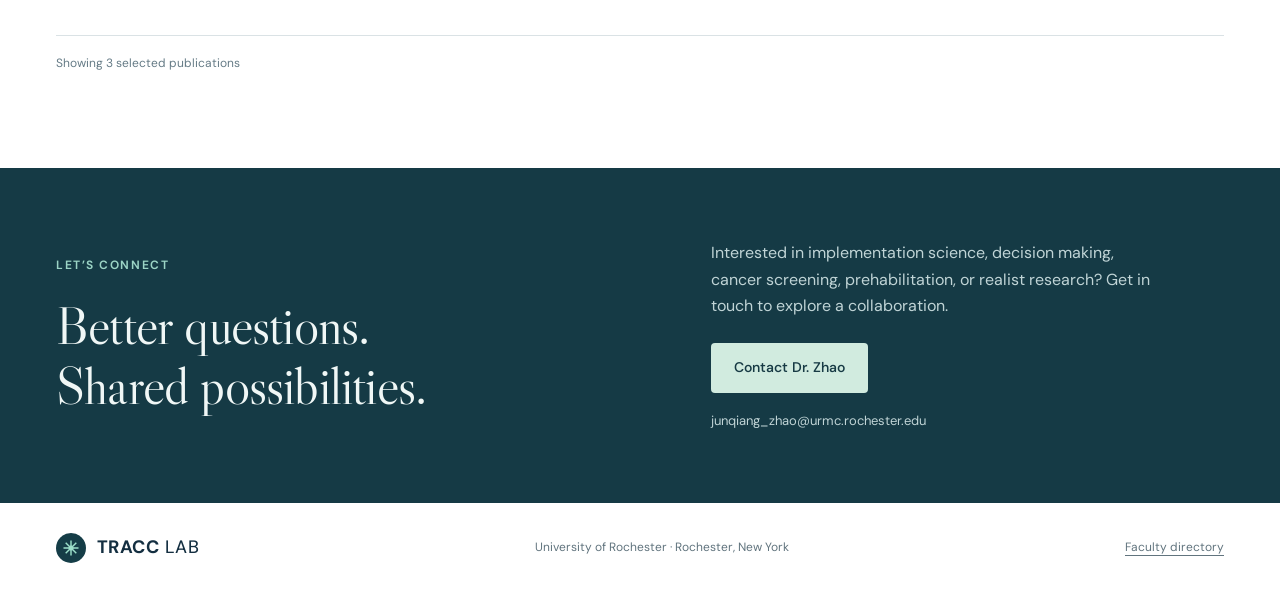
==== commit 9d930974: "Refine People section with compact grouped member profiles" ====
--- a/index.html
+++ b/index.html
@@ -14,7 +14,7 @@
   <a class="skip" href="#main">Skip to content</a>
   <header class="header">
     <a class="brand" href="#home" aria-label="TRACC LAB home"><img src="assets/mark.svg" alt="" width="38" height="38"><span>TRACC<span class="brand-light"> LAB</span></span></a>
-    <nav aria-label="Main navigation" id="nav"><a href="#research">Research</a><a href="#people">People</a><a href="#team">Team</a><a href="#publications">Publications</a><a class="nav-contact" href="#contact">Get in touch</a></nav>
+    <nav aria-label="Main navigation" id="nav"><a href="#research">Research</a><a href="#people">People</a><a href="#publications">Publications</a><a class="nav-contact" href="#contact">Get in touch</a></nav>
     <button class="menu" aria-expanded="false" aria-controls="nav" aria-label="Open navigation"><span></span><span></span></button>
   </header>
   <main id="main">
@@ -60,43 +60,86 @@
         </div>
       </div>
     </section>
-    <section class="people-section" id="people"><div class="wrap people-grid">
+    <section id="people" aria-label="People">
+    <div class="people-section"><div class="wrap people-grid">
       <div class="portrait"><img src="assets/junqiang-zhao.jpg" alt="Junqiang Zhao" width="400" height="500" loading="lazy"><span>PRINCIPAL INVESTIGATOR</span></div>
       <div class="people-copy"><p class="eyebrow">MEET THE PI</p><h2>Junqiang Zhao<span>, PhD</span></h2><p class="role">Assistant Professor · Cancer Control<br>Department of Surgery, University of Rochester</p><p>Dr. Zhao studies how research can inform care and how people can participate in decisions about their health. His work brings together implementation science, behavioral perspectives, and realist and mixed methods.</p><p>He joined Rochester in July 2025, following roles at the University of Toronto and Waypoint Research Institute. He earned his doctorate in nursing at the University of Ottawa.</p><div class="people-links"><a class="text-link" href="https://www.urmc.rochester.edu/people/112365270-junqiang-zhao" target="_blank" rel="noopener noreferrer">University profile</a><a class="text-link" href="https://scholar.google.com/citations?hl=en&user=jrsInP4AAAAJ" target="_blank" rel="noopener noreferrer">Google Scholar</a></div></div>
-    </div></section>
+    </div></div>
     <section class="section wrap team-section" id="team" aria-labelledby="team-heading">
-      <div class="section-head"><div><p class="eyebrow">OUR TEAM</p><h2 id="team-heading">The people behind the work.</h2></div><p>Team profiles coming soon.</p></div>
-      <div class="team-grid">
+      <h2 class="team-heading" id="team-heading">OUR TEAM</h2>
+      <!-- Sample names and fictional biographies are for layout only. Replace with confirmed member details. -->
+      <div class="team-groups">
         <section class="team-group" aria-labelledby="postdocs-heading">
           <h3 id="postdocs-heading">Postdoctoral Fellows</h3>
-          <!-- Duplicate a team-member article to add a member. Replace the blank photo with an img using the same team-photo class when a portrait is available. -->
-          <article class="team-member">
-            <div class="team-photo" aria-hidden="true"></div>
-            <h4>FirstName LastName</h4>
-          </article>
+          <div class="team-members">
+            <article class="team-member">
+              <div class="team-photo" aria-hidden="true"></div>
+              <div class="team-member-content">
+                <h4>FirstName LastName</h4>
+                <p>Earned a PhD in public health at University Name. Research interests include implementation science and cancer screening. Outside the lab, enjoys hiking and exploring new coffee spots.</p>
+              </div>
+            </article>
+          </div>
         </section>
         <section class="team-group" aria-labelledby="graduate-heading">
           <h3 id="graduate-heading">Graduate Students</h3>
-          <article class="team-member">
-            <div class="team-photo" aria-hidden="true"></div>
-            <h4>FirstName LastName</h4>
-          </article>
+          <div class="team-members">
+            <article class="team-member">
+              <div class="team-photo" aria-hidden="true"></div>
+              <div class="team-member-content">
+                <h4>FirstName LastName</h4>
+                <p>Completed a master's degree in nursing at University Name. Research interests include shared decision making and patient-centered care. In free time, enjoys baking and visiting art museums.</p>
+              </div>
+            </article>
+            <article class="team-member">
+              <div class="team-photo" aria-hidden="true"></div>
+              <div class="team-member-content">
+                <h4>FirstName LastName</h4>
+                <p>Earned a bachelor's degree in psychology at University Name. Research interests include health behavior and decision support. Outside of research, enjoys running and playing the piano.</p>
+              </div>
+            </article>
+            <article class="team-member">
+              <div class="team-photo" aria-hidden="true"></div>
+              <div class="team-member-content">
+                <h4>FirstName LastName</h4>
+                <p>Completed a master's degree in epidemiology at University Name. Research interests include mixed methods and access to cancer screening. Enjoys photography and trying recipes from around the world.</p>
+              </div>
+            </article>
+          </div>
         </section>
         <section class="team-group" aria-labelledby="undergraduate-heading">
           <h3 id="undergraduate-heading">Undergraduate Students</h3>
-          <article class="team-member">
-            <div class="team-photo" aria-hidden="true"></div>
-            <h4>FirstName LastName</h4>
-          </article>
+          <div class="team-members">
+            <article class="team-member">
+              <div class="team-photo" aria-hidden="true"></div>
+              <div class="team-member-content">
+                <h4>FirstName LastName</h4>
+                <p>Pursuing a bachelor's degree in public health at University Name. Interested in cancer prevention and community health research. Outside class, enjoys swimming and volunteering in the community.</p>
+              </div>
+            </article>
+            <article class="team-member">
+              <div class="team-photo" aria-hidden="true"></div>
+              <div class="team-member-content">
+                <h4>FirstName LastName</h4>
+                <p>Pursuing a bachelor's degree in psychology at University Name. Interested in how people make health decisions and engage with research. Enjoys reading fiction and playing badminton.</p>
+              </div>
+            </article>
+          </div>
         </section>
         <section class="team-group" aria-labelledby="staff-heading">
           <h3 id="staff-heading">Administrative Staff</h3>
-          <article class="team-member">
-            <div class="team-photo" aria-hidden="true"></div>
-            <h4>FirstName LastName</h4>
-          </article>
+          <div class="team-members">
+            <article class="team-member">
+              <div class="team-photo" aria-hidden="true"></div>
+              <div class="team-member-content">
+                <h4>FirstName LastName</h4>
+                <p>Earned a bachelor's degree in communications at University Name. Supports lab coordination, scheduling, and research operations. Outside work, enjoys gardening and discovering new places to travel.</p>
+              </div>
+            </article>
+          </div>
         </section>
       </div>
+    </section>
     </section>
     <section class="section wrap publications" id="publications">
       <div class="section-head"><div><p class="eyebrow">SELECTED SCHOLARSHIP</p><h2>Ideas in print.</h2></div><a class="text-link" href="https://scholar.google.com/citations?hl=en&user=jrsInP4AAAAJ" target="_blank" rel="noopener noreferrer">View full publication record</a></div>
--- a/styles.css
+++ b/styles.css
@@ -6,13 +6,18 @@
 @media(max-width:560px){.wrap{width:calc(100% - 40px)}.header{padding:0 20px;height:76px}.header .brand img{width:33px;height:33px}.menu{display:flex;flex-direction:column;gap:6px;background:transparent;border:0;padding:12px 0 12px 15px}.menu span{height:1.5px;width:24px;background:var(--ink)}.header nav{display:none;position:absolute;top:76px;left:0;right:0;background:white;padding:18px 20px 25px;z-index:20;border-bottom:1px solid var(--line);box-shadow:0 8px 12px #142f410a;font-size:16px}.header nav.open{display:flex;align-items:stretch;flex-direction:column;gap:15px}.nav-contact{align-self:flex-start}.hero{padding-top:25px;padding-bottom:35px;gap:30px}.eyebrow{font-size:12px;letter-spacing:.1em;margin-bottom:20px}.hero h1{font-size:48px;line-height:1.06}.hero-intro{font-size:16px;max-width:340px}.hero-actions{align-items:flex-start;gap:19px;flex-direction:column}.button{padding:12px 20px}.affiliation{font-size:12px;margin-top:28px}.affiliation span{padding:0 5px}.hero-art{min-height:360px}.network{height:300px;max-height:300px}.art-top,.art-bottom{margin-left:20px;margin-right:20px;font-size:12px}.art-bottom{padding-top:14px}.strip-inner{gap:23px;padding-top:21px;padding-bottom:21px}.strip-inner>span{font-size:12px;padding-top:4px}.strip-inner p{font-size:12px}.section{padding-top:55px;padding-bottom:55px}h2{font-size:37px}.section-head{margin-bottom:30px}.section-head .eyebrow{font-size:12px}.section-head>p{font-size:15px}.research-panel{padding:28px;min-height:340px}.research-panel h3{font-size:35px;max-width:95%}.research-panel>p:not(.eyebrow){font-size:15px}.research-tabs button{font-size:16px}.panel-art{opacity:.13}.people-section{padding:50px 0}.people-grid{grid-template-columns:1fr;gap:30px}.portrait{max-width:250px;width:100%;padding:18px 18px 0}.portrait img{height:255px}.portrait>span{font-size:12px}.people-copy h2{font-size:40px}.people-copy>p:not(.role):not(.eyebrow){font-size:15px}.people-copy .role{font-size:13px}.filters{gap:7px}.filters button{font-size:14px;padding:7px 11px}.publication{grid-template-columns:1fr;gap:10px;padding:25px 0}.year{font-size:13px}.journal{font-size:12px}.paper-link{grid-column:1;margin-top:5px}.publication h3{font-size:18px}.contact-section{padding:50px 0}.contact-grid h2{font-size:45px}.contact-grid>div>p:not(.eyebrow){font-size:15px}.footer{padding-top:25px;padding-bottom:25px}.footer>a:last-child{font-size:12px}.footer p{font-size:12px}}
 @media(prefers-reduced-motion:reduce){html{scroll-behavior:auto}*,*:before,*:after{animation:none!important;transition:none!important}}
 
-/* Team profiles: blank portrait areas can be replaced with img.team-photo. */
+/* Team profiles belong to People; the PI presentation above remains unchanged. */
 .team-section{border-bottom:1px solid var(--line)}
-.team-grid{display:grid;grid-template-columns:repeat(4,minmax(0,1fr));gap:28px}
-.team-group{min-width:0}
-.team-group>h3{font-size:16px;font-weight:550;line-height:1.5;min-height:3em;margin:0 0 20px;padding-top:15px;border-top:1px solid var(--line)}
-.team-member+.team-member{margin-top:30px}
-.team-photo{width:100%;aspect-ratio:4/5;height:auto;object-fit:cover;background:#edf3f2;border:1px solid #e1eae7;border-radius:3px}
-.team-member h4{font:400 26px/1.2 var(--serif);letter-spacing:-.01em;margin:18px 0 0;overflow-wrap:anywhere}
-@media(max-width:1000px){.team-grid{grid-template-columns:repeat(2,minmax(0,1fr));gap:38px 28px}.team-group>h3{min-height:0}}
-@media(max-width:560px){.team-grid{grid-template-columns:1fr;gap:36px}.team-photo{max-width:320px}.team-group>h3{margin-bottom:18px}.team-member h4{font-size:28px}}
+.team-heading{font:650 12px/1.5 var(--sans);letter-spacing:.13em;color:var(--teal);margin:0 0 30px}
+.team-groups{display:grid;gap:42px}
+.team-group{display:grid;grid-template-columns:175px minmax(0,1fr);gap:36px;padding-top:28px;border-top:1px solid var(--line);min-width:0}
+.team-group>h3{font-size:17px;font-weight:550;line-height:1.5;margin:0}
+.team-members{display:grid;grid-template-columns:repeat(3,minmax(0,1fr));gap:32px;align-items:start}
+.team-member{min-width:0}
+.team-photo{display:block;width:112px;height:140px;object-fit:cover;background:#edf3f2;border:1px solid #e1eae7;border-radius:3px}
+.team-member h4{font:400 25px/1.2 var(--serif);letter-spacing:-.01em;margin:18px 0 12px;overflow-wrap:anywhere}
+.team-member p{font-size:16px;line-height:1.7;color:var(--muted);margin:0}
+@media(max-width:1100px){.team-group{grid-template-columns:155px minmax(0,1fr);gap:28px}.team-members{gap:24px}}
+@media(max-width:1000px){.team-group{grid-template-columns:1fr;gap:24px}.team-members{gap:28px}}
+@media(max-width:650px){.team-members{grid-template-columns:1fr;gap:30px}.team-member{display:grid;grid-template-columns:90px minmax(0,1fr);gap:20px}.team-photo{width:90px;height:112px}.team-member h4{margin:0 0 10px;font-size:24px}.team-groups{gap:34px}}
+@media(max-width:380px){.team-member{grid-template-columns:1fr;gap:16px}}
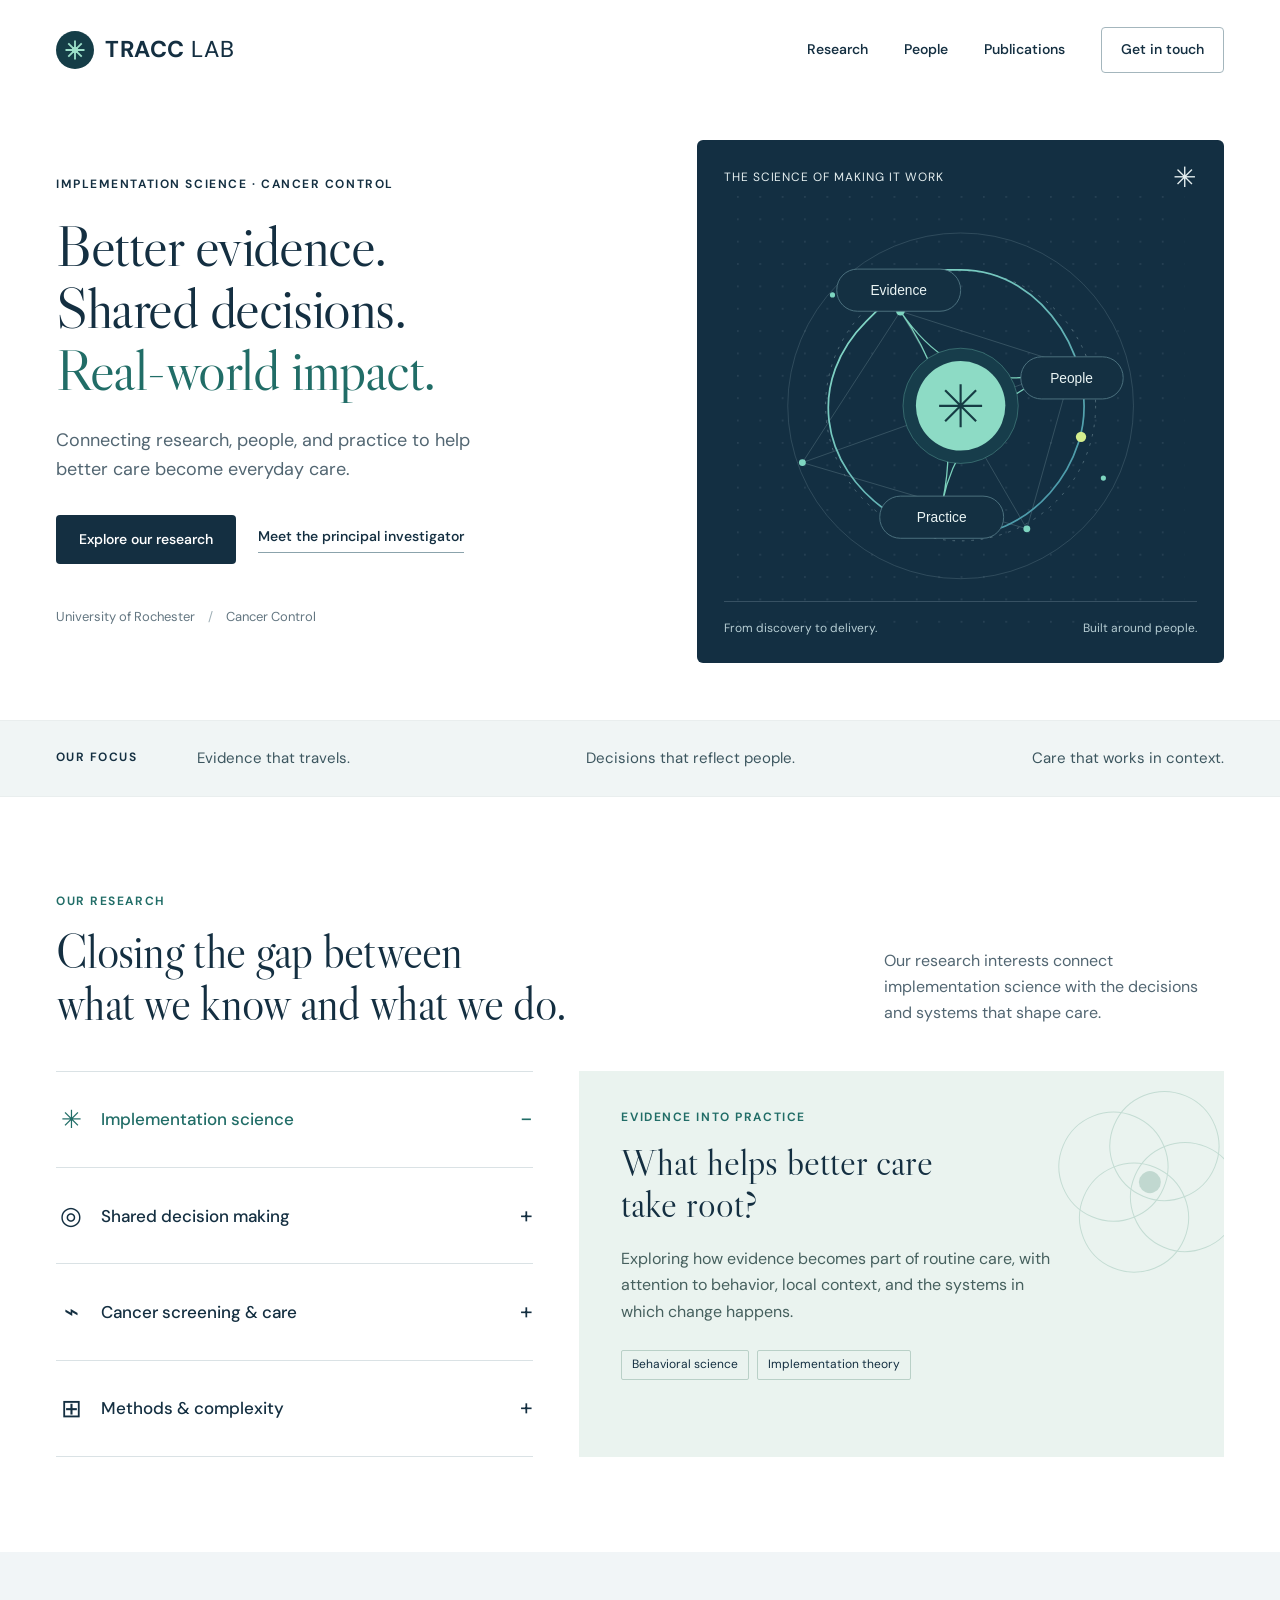
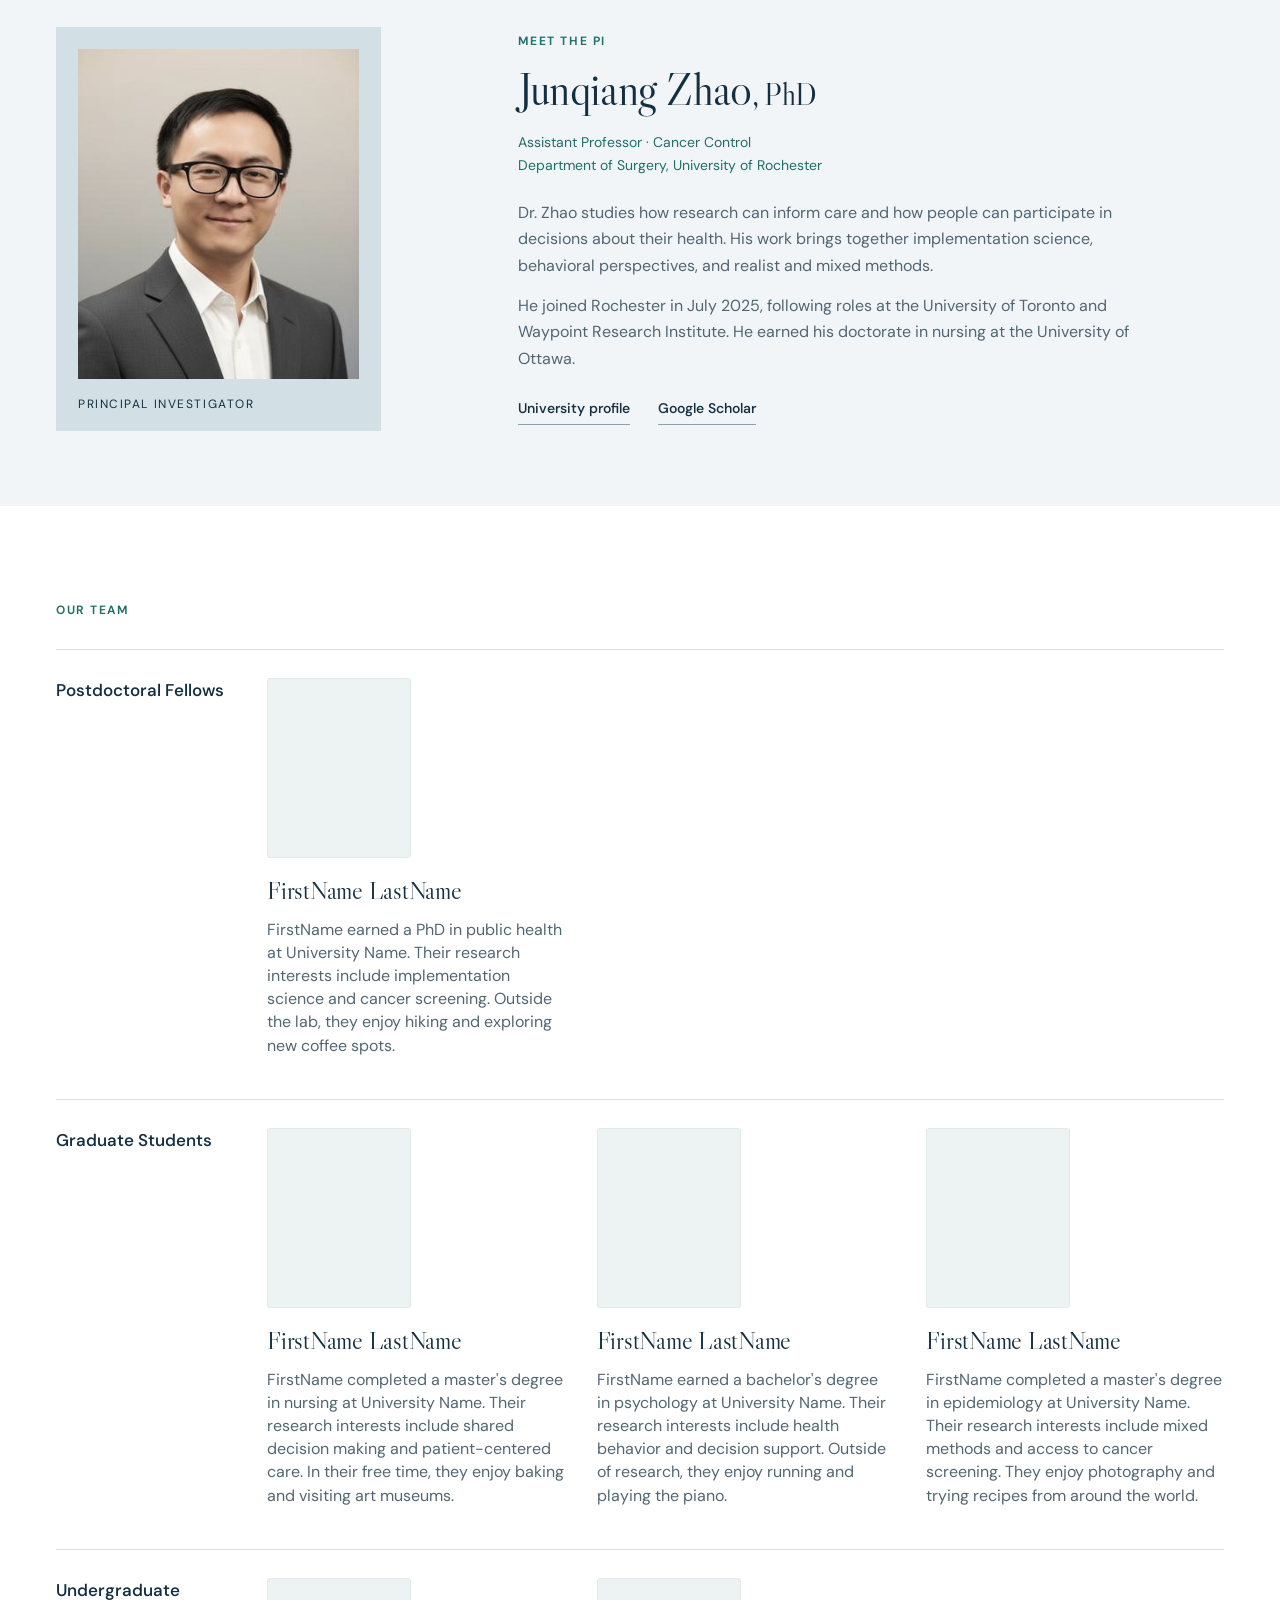
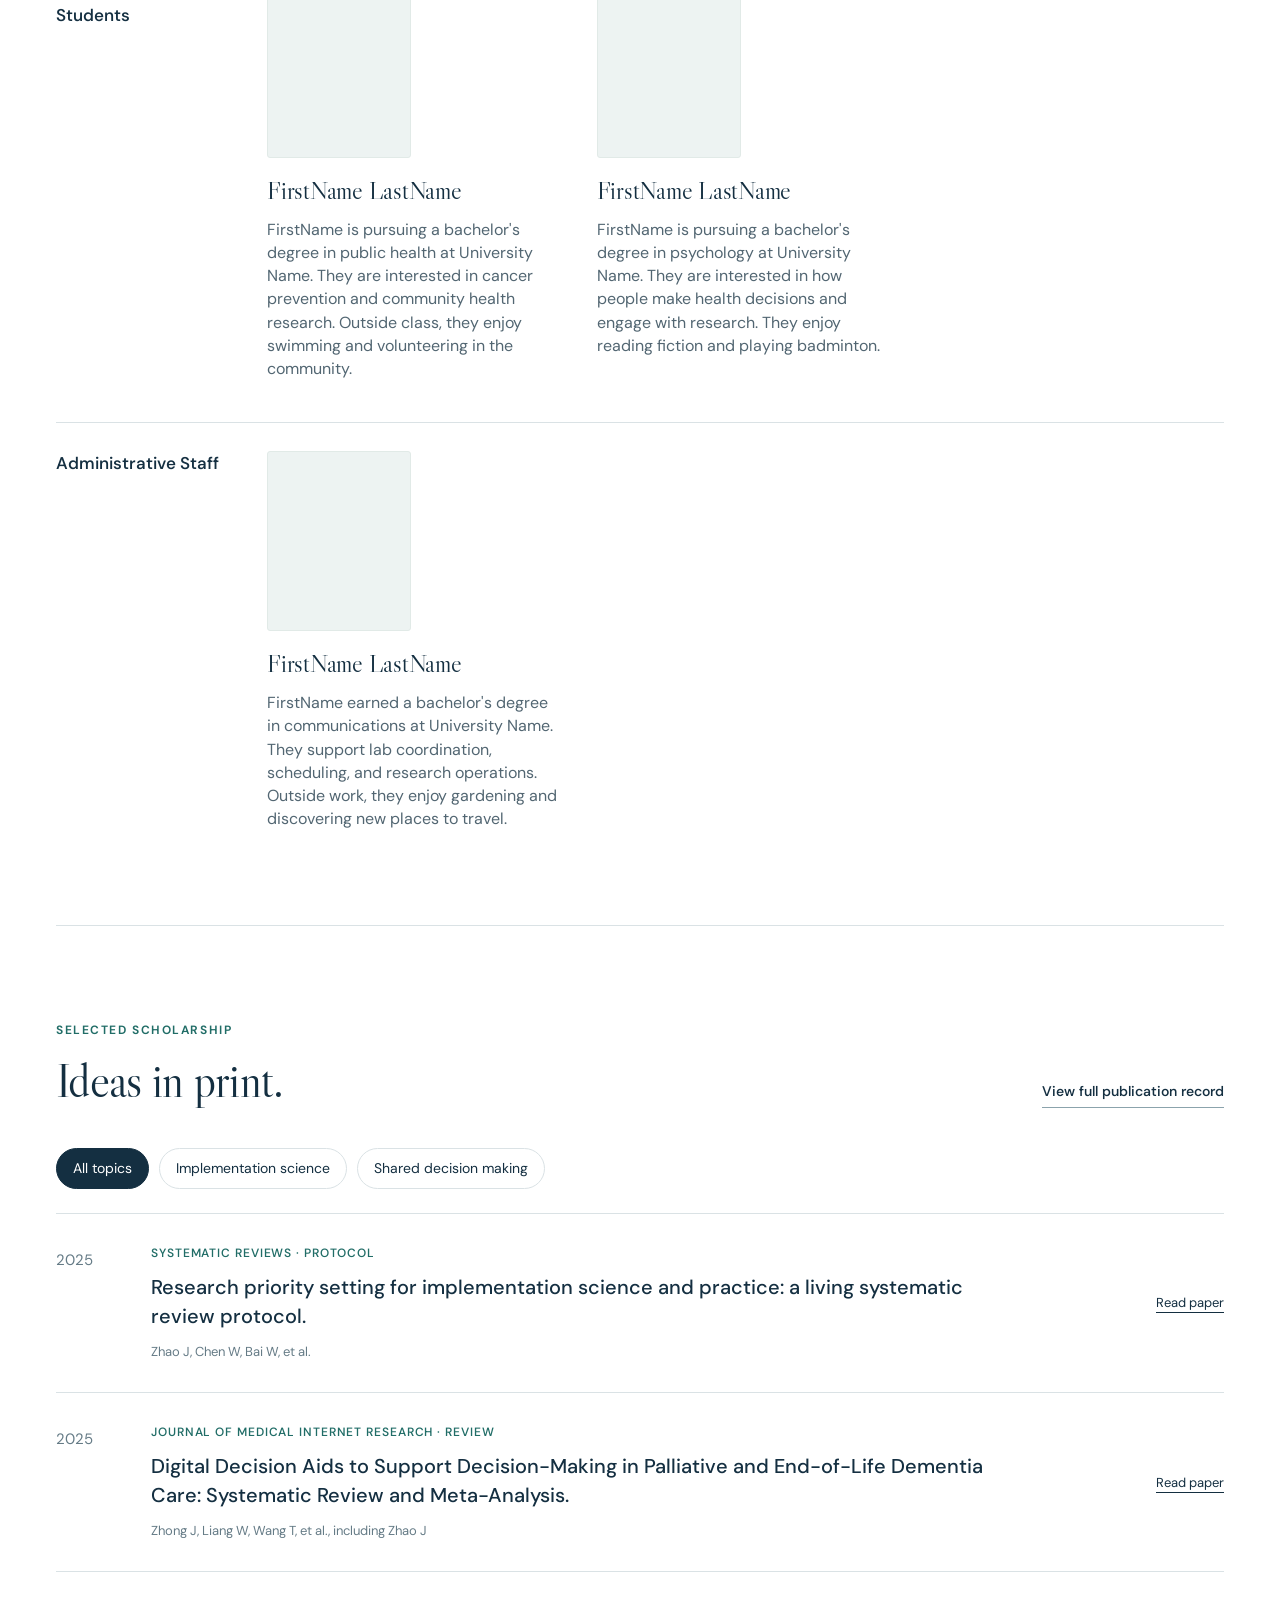
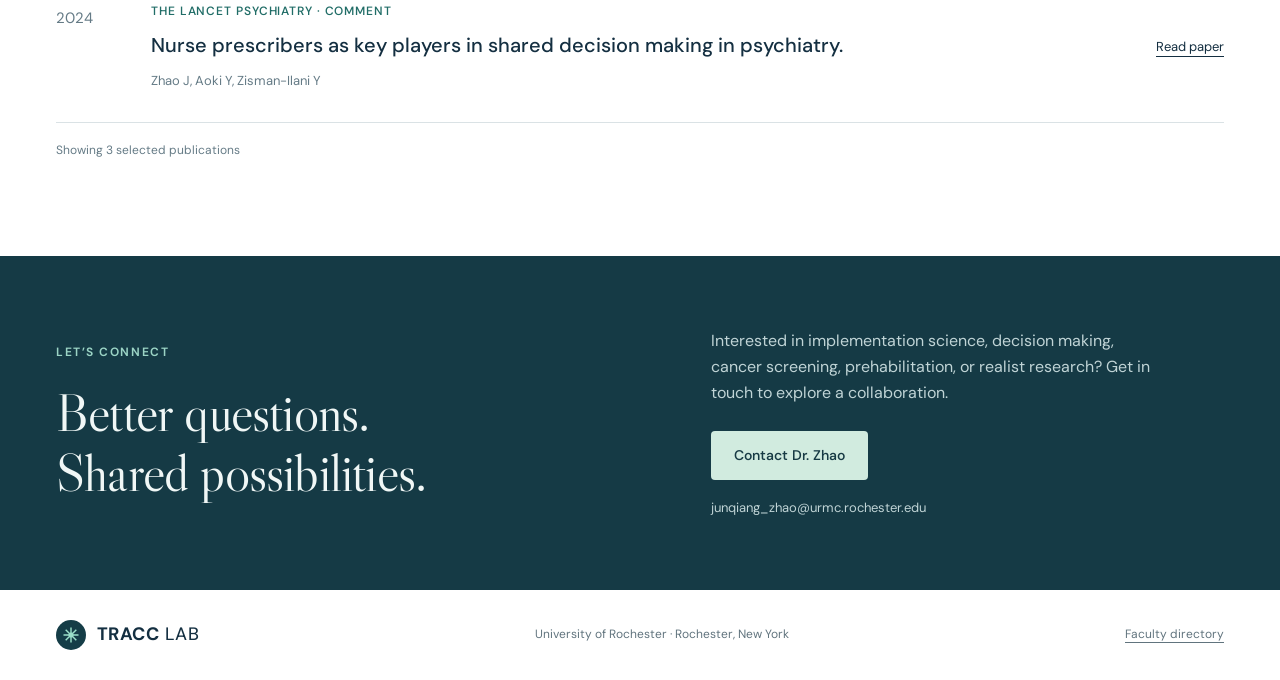
==== commit 18150ae7: "Enlarge team portraits and tighten profile typography" ====
--- a/index.html
+++ b/index.html
@@ -76,7 +76,7 @@
               <div class="team-photo" aria-hidden="true"></div>
               <div class="team-member-content">
                 <h4>FirstName LastName</h4>
-                <p>Earned a PhD in public health at University Name. Research interests include implementation science and cancer screening. Outside the lab, enjoys hiking and exploring new coffee spots.</p>
+                <p>FirstName earned a PhD in public health at University Name. Their research interests include implementation science and cancer screening. Outside the lab, they enjoy hiking and exploring new coffee spots.</p>
               </div>
             </article>
           </div>
@@ -88,21 +88,21 @@
               <div class="team-photo" aria-hidden="true"></div>
               <div class="team-member-content">
                 <h4>FirstName LastName</h4>
-                <p>Completed a master's degree in nursing at University Name. Research interests include shared decision making and patient-centered care. In free time, enjoys baking and visiting art museums.</p>
+                <p>FirstName completed a master's degree in nursing at University Name. Their research interests include shared decision making and patient-centered care. In their free time, they enjoy baking and visiting art museums.</p>
               </div>
             </article>
             <article class="team-member">
               <div class="team-photo" aria-hidden="true"></div>
               <div class="team-member-content">
                 <h4>FirstName LastName</h4>
-                <p>Earned a bachelor's degree in psychology at University Name. Research interests include health behavior and decision support. Outside of research, enjoys running and playing the piano.</p>
+                <p>FirstName earned a bachelor's degree in psychology at University Name. Their research interests include health behavior and decision support. Outside of research, they enjoy running and playing the piano.</p>
               </div>
             </article>
             <article class="team-member">
               <div class="team-photo" aria-hidden="true"></div>
               <div class="team-member-content">
                 <h4>FirstName LastName</h4>
-                <p>Completed a master's degree in epidemiology at University Name. Research interests include mixed methods and access to cancer screening. Enjoys photography and trying recipes from around the world.</p>
+                <p>FirstName completed a master's degree in epidemiology at University Name. Their research interests include mixed methods and access to cancer screening. They enjoy photography and trying recipes from around the world.</p>
               </div>
             </article>
           </div>
@@ -114,14 +114,14 @@
               <div class="team-photo" aria-hidden="true"></div>
               <div class="team-member-content">
                 <h4>FirstName LastName</h4>
-                <p>Pursuing a bachelor's degree in public health at University Name. Interested in cancer prevention and community health research. Outside class, enjoys swimming and volunteering in the community.</p>
+                <p>FirstName is pursuing a bachelor's degree in public health at University Name. They are interested in cancer prevention and community health research. Outside class, they enjoy swimming and volunteering in the community.</p>
               </div>
             </article>
             <article class="team-member">
               <div class="team-photo" aria-hidden="true"></div>
               <div class="team-member-content">
                 <h4>FirstName LastName</h4>
-                <p>Pursuing a bachelor's degree in psychology at University Name. Interested in how people make health decisions and engage with research. Enjoys reading fiction and playing badminton.</p>
+                <p>FirstName is pursuing a bachelor's degree in psychology at University Name. They are interested in how people make health decisions and engage with research. They enjoy reading fiction and playing badminton.</p>
               </div>
             </article>
           </div>
@@ -133,7 +133,7 @@
               <div class="team-photo" aria-hidden="true"></div>
               <div class="team-member-content">
                 <h4>FirstName LastName</h4>
-                <p>Earned a bachelor's degree in communications at University Name. Supports lab coordination, scheduling, and research operations. Outside work, enjoys gardening and discovering new places to travel.</p>
+                <p>FirstName earned a bachelor's degree in communications at University Name. They support lab coordination, scheduling, and research operations. Outside work, they enjoy gardening and discovering new places to travel.</p>
               </div>
             </article>
           </div>
--- a/styles.css
+++ b/styles.css
@@ -14,10 +14,10 @@
 .team-group>h3{font-size:17px;font-weight:550;line-height:1.5;margin:0}
 .team-members{display:grid;grid-template-columns:repeat(3,minmax(0,1fr));gap:32px;align-items:start}
 .team-member{min-width:0}
-.team-photo{display:block;width:112px;height:140px;object-fit:cover;background:#edf3f2;border:1px solid #e1eae7;border-radius:3px}
+.team-photo{display:block;width:144px;height:180px;object-fit:cover;background:#edf3f2;border:1px solid #e1eae7;border-radius:3px}
 .team-member h4{font:400 25px/1.2 var(--serif);letter-spacing:-.01em;margin:18px 0 12px;overflow-wrap:anywhere}
-.team-member p{font-size:16px;line-height:1.7;color:var(--muted);margin:0}
+.team-member p{font-size:16px;line-height:1.45;color:var(--muted);margin:0}
 @media(max-width:1100px){.team-group{grid-template-columns:155px minmax(0,1fr);gap:28px}.team-members{gap:24px}}
 @media(max-width:1000px){.team-group{grid-template-columns:1fr;gap:24px}.team-members{gap:28px}}
-@media(max-width:650px){.team-members{grid-template-columns:1fr;gap:30px}.team-member{display:grid;grid-template-columns:90px minmax(0,1fr);gap:20px}.team-photo{width:90px;height:112px}.team-member h4{margin:0 0 10px;font-size:24px}.team-groups{gap:34px}}
+@media(max-width:650px){.team-members{grid-template-columns:1fr;gap:30px}.team-member{display:grid;grid-template-columns:104px minmax(0,1fr);gap:20px}.team-photo{width:104px;height:130px}.team-member h4{margin:0 0 10px;font-size:24px}.team-groups{gap:34px}}
 @media(max-width:380px){.team-member{grid-template-columns:1fr;gap:16px}}
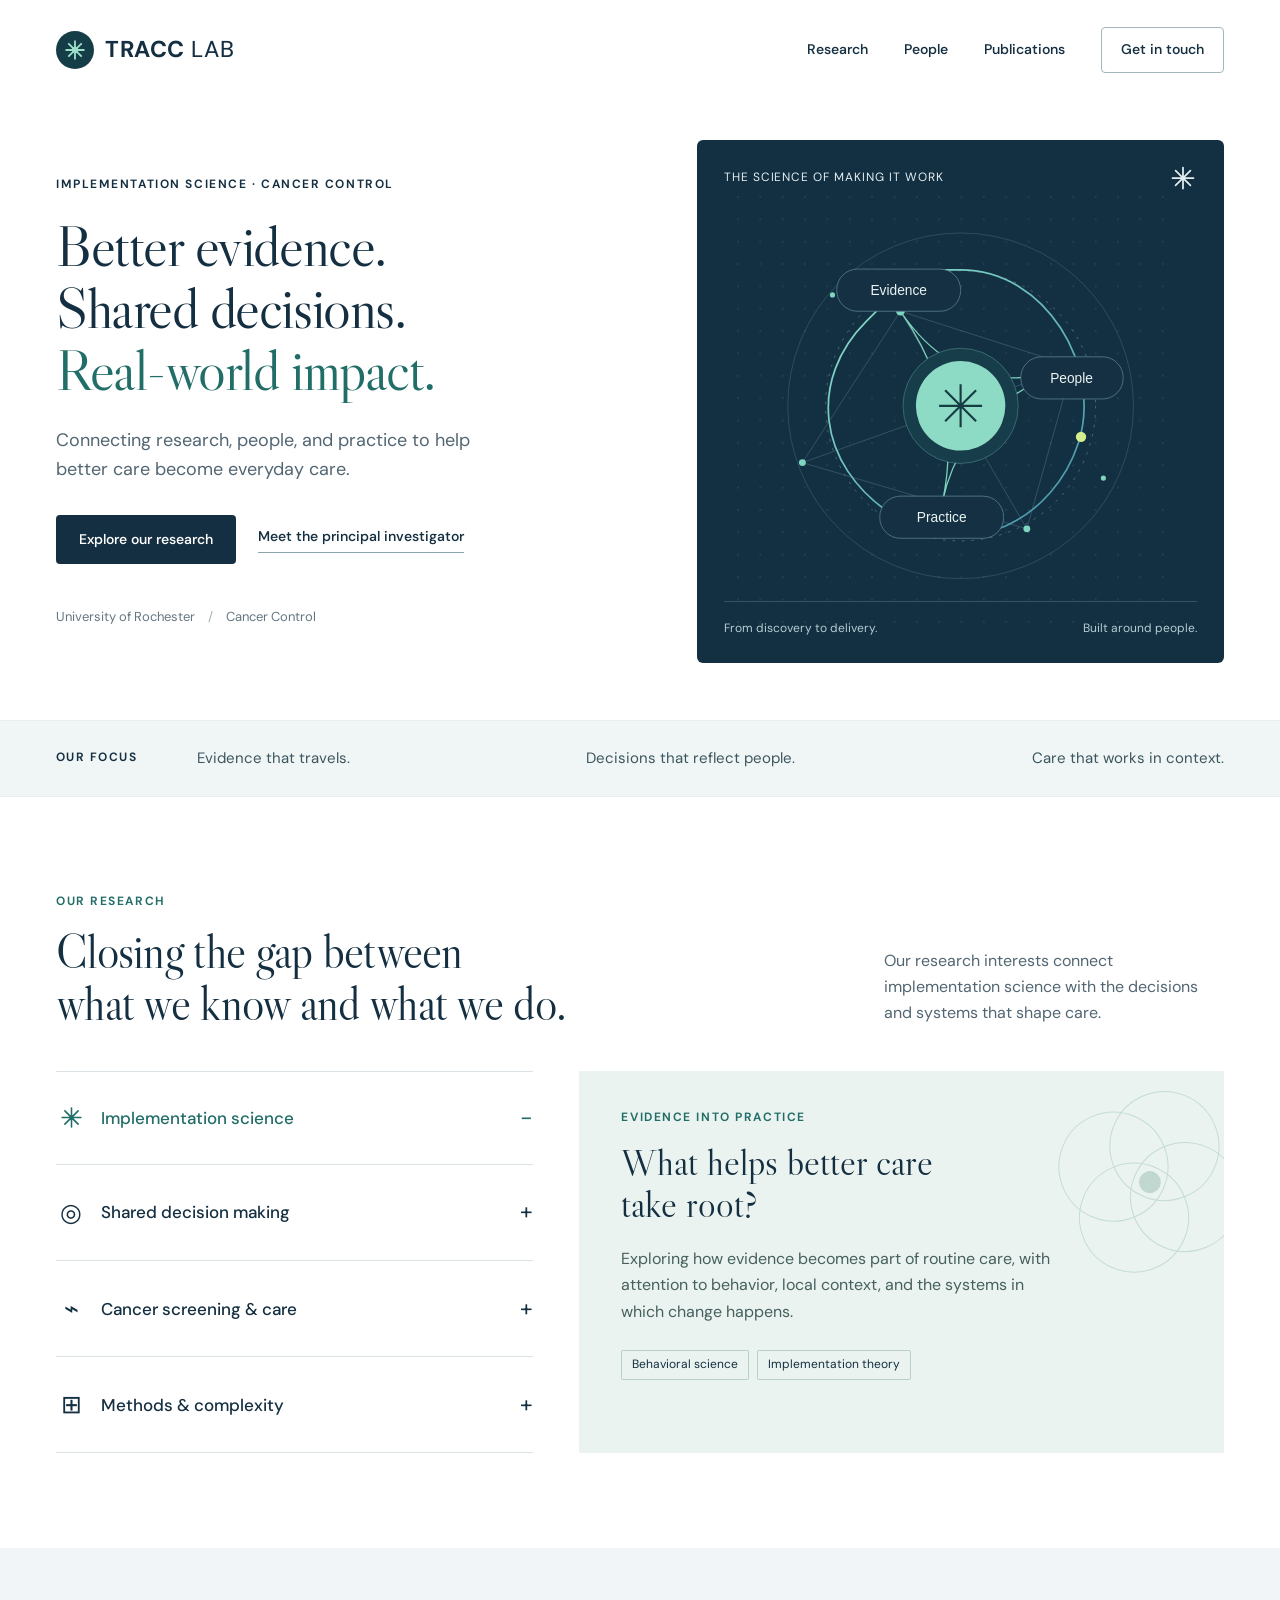
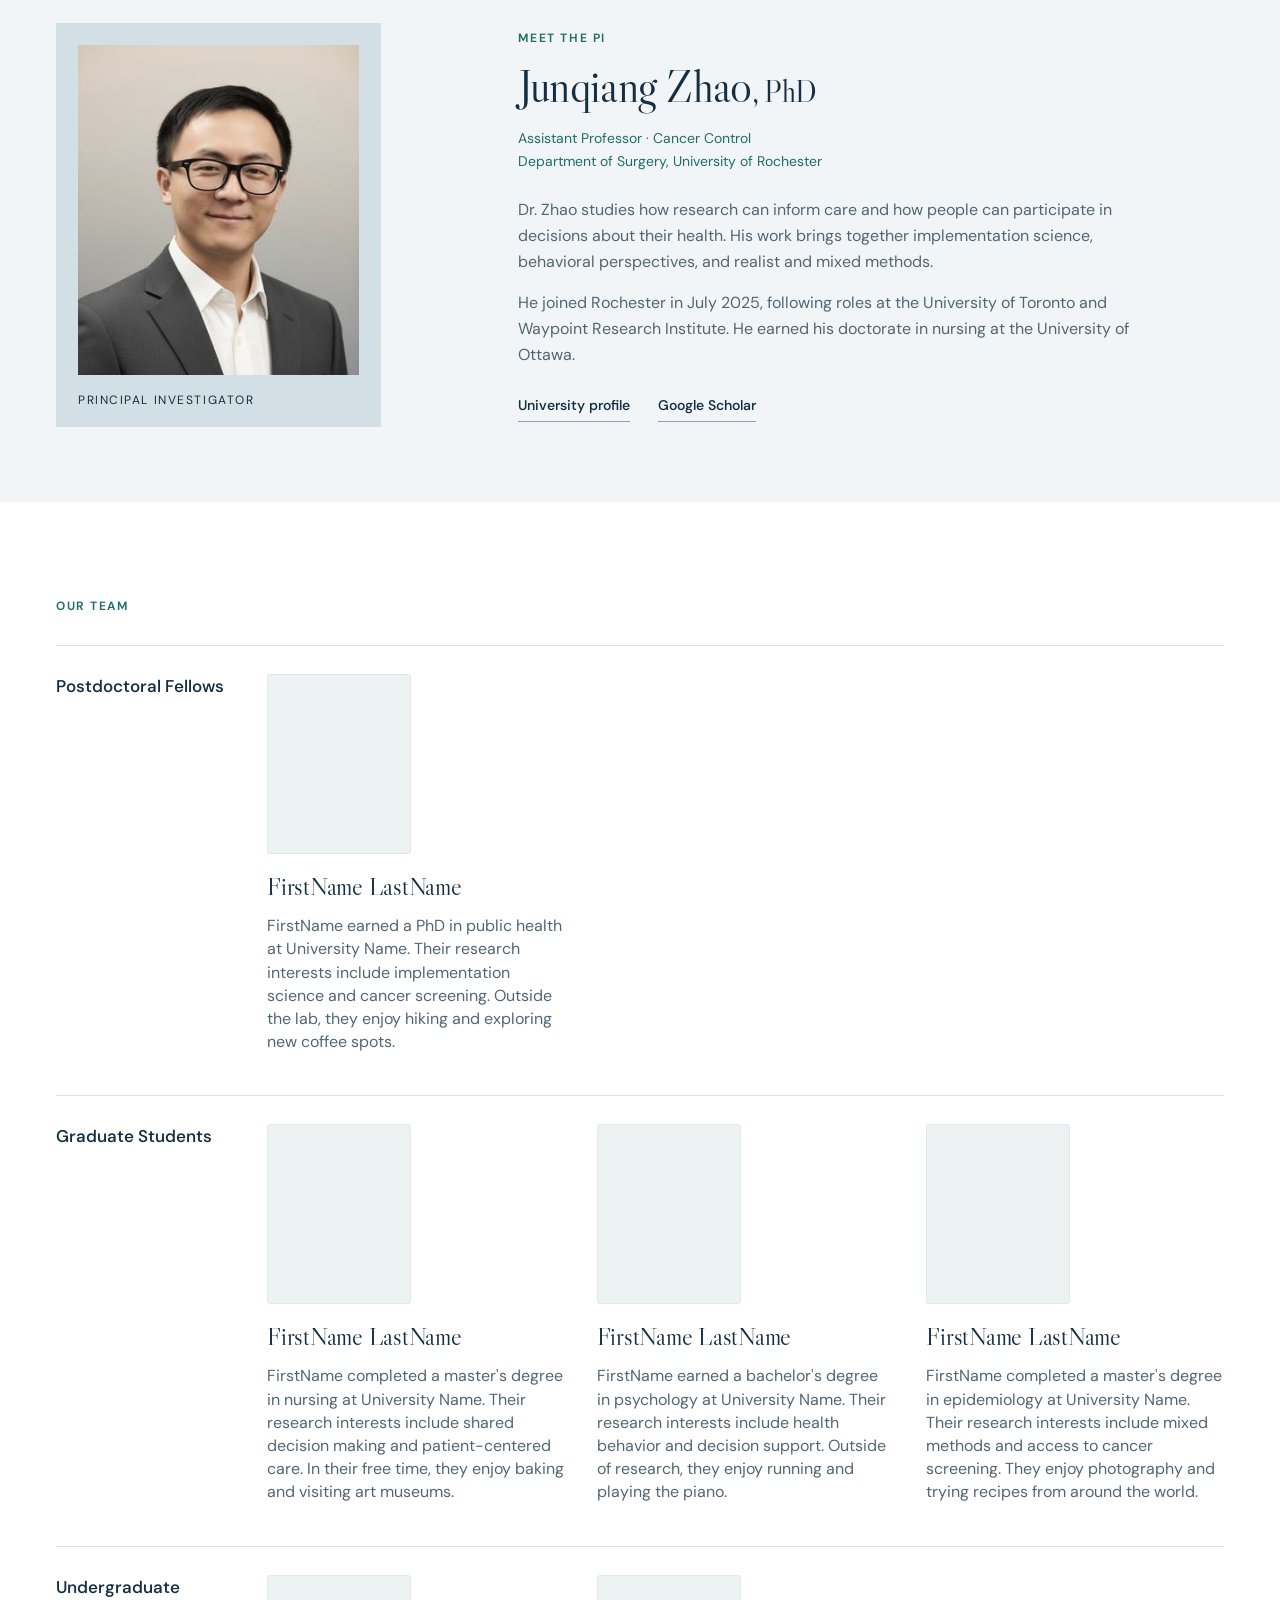
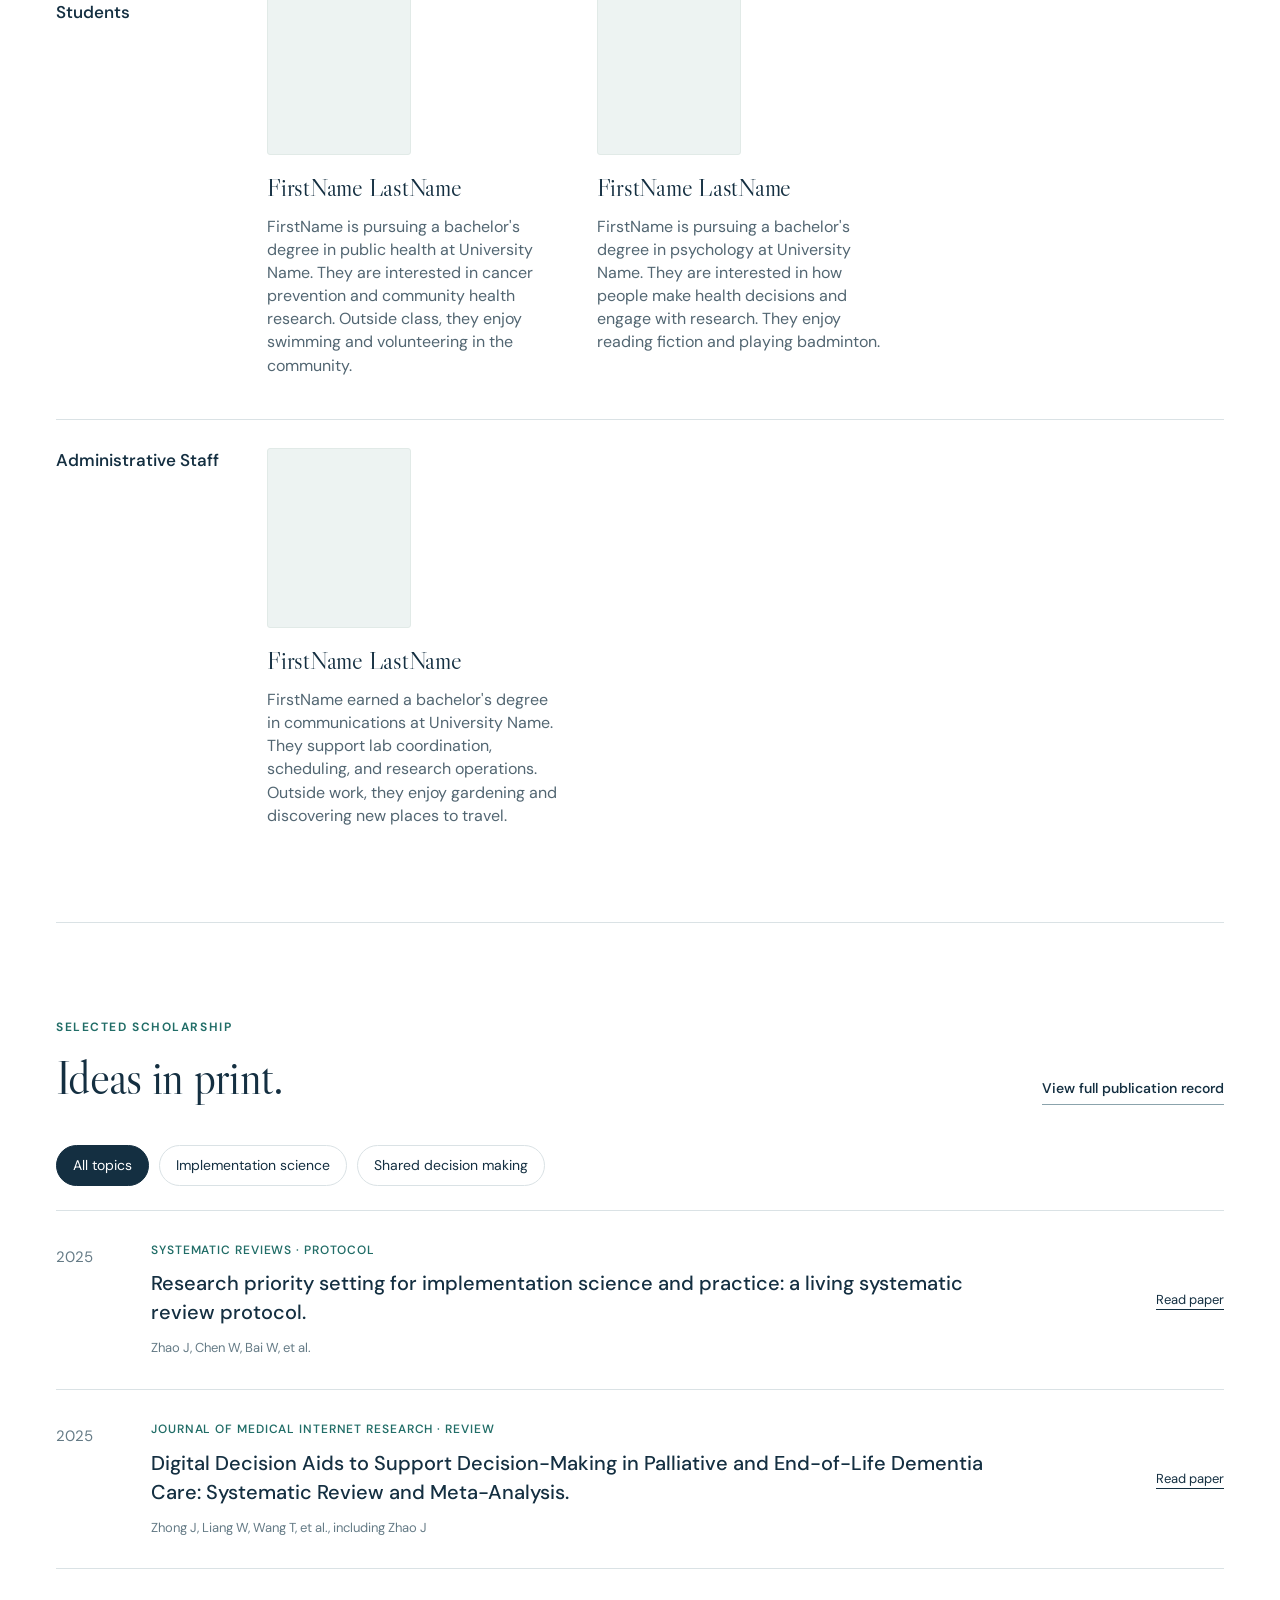
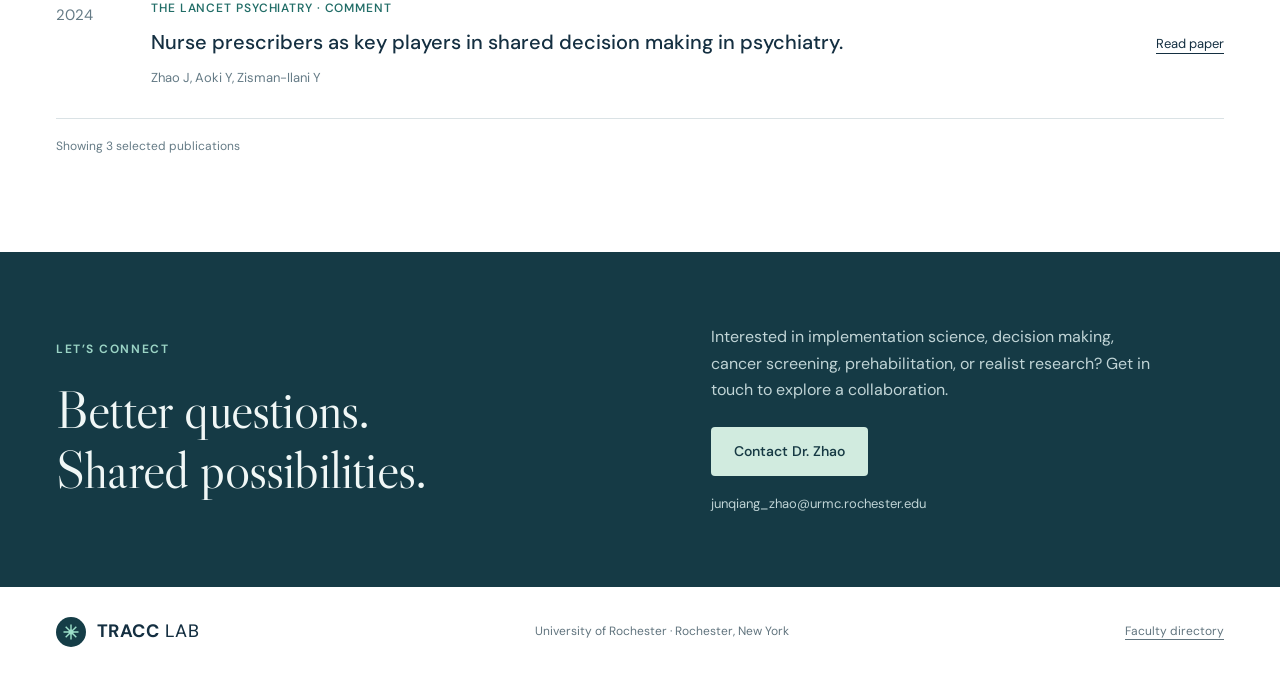
==== commit 13532c8e: "Use SVG asterisks to prevent mobile emoji substitution" ====
--- a/index.html
+++ b/index.html
@@ -27,7 +27,7 @@
         <p class="affiliation">University of Rochester <span> / </span> Cancer Control</p>
       </div>
       <div class="hero-art">
-        <div class="art-top"><span>THE SCIENCE OF MAKING IT WORK</span><span class="tiny-mark">✳</span></div>
+        <div class="art-top"><span>THE SCIENCE OF MAKING IT WORK</span><svg class="tiny-mark" width="28" height="28" viewBox="0 0 24 24" fill="none" stroke="currentColor" stroke-width="1.5" stroke-linecap="round" aria-hidden="true" focusable="false"><path d="M3 12h18M12 3v18M5.64 5.64l12.72 12.72M18.36 5.64 5.64 18.36"/></svg></div>
         <svg class="network" viewBox="0 0 520 500" role="img" aria-labelledby="network-title network-desc">
           <title id="network-title">Connecting evidence, people, and practice</title><desc id="network-desc">An illustrative network connects research evidence with people and clinical practice through a continuous loop.</desc>
           <defs><pattern id="grid" width="26" height="26" patternUnits="userSpaceOnUse"><circle cx="1" cy="1" r="1" fill="#496274" opacity=".45"/></pattern><linearGradient id="loop" x1="0" y1="0" x2="1" y2="1"><stop stop-color="#8de2cb"/><stop offset="1" stop-color="#428fa5"/></linearGradient></defs>
@@ -49,7 +49,7 @@
       <div class="section-head"><div><p class="eyebrow">OUR RESEARCH</p><h2>Closing the gap between<br>what we know and what we do.</h2></div><p>Our research interests connect implementation science with the decisions and systems that shape care.</p></div>
       <div class="research-grid">
         <div class="research-tabs" role="tablist" aria-label="Research areas" aria-orientation="vertical">
-          <button role="tab" id="tab-implementation" aria-selected="true" aria-controls="research-panel" data-area="implementation"><span class="tab-icon">✳</span>Implementation science<span class="tab-plus">−</span></button>
+          <button role="tab" id="tab-implementation" aria-selected="true" aria-controls="research-panel" data-area="implementation"><span class="tab-icon" aria-hidden="true"><svg width="25" height="25" viewBox="0 0 24 24" fill="none" stroke="currentColor" stroke-width="1.5" stroke-linecap="round" aria-hidden="true" focusable="false"><path d="M3 12h18M12 3v18M5.64 5.64l12.72 12.72M18.36 5.64 5.64 18.36"/></svg></span>Implementation science<span class="tab-plus">−</span></button>
           <button role="tab" id="tab-decisions" aria-selected="false" aria-controls="research-panel" tabindex="-1" data-area="decisions"><span class="tab-icon">◎</span>Shared decision making<span class="tab-plus">+</span></button>
           <button role="tab" id="tab-cancer" aria-selected="false" aria-controls="research-panel" tabindex="-1" data-area="cancer"><span class="tab-icon">⌁</span>Cancer screening & care<span class="tab-plus">+</span></button>
           <button role="tab" id="tab-methods" aria-selected="false" aria-controls="research-panel" tabindex="-1" data-area="methods"><span class="tab-icon">⊞</span>Methods & complexity<span class="tab-plus">+</span></button>
--- a/styles.css
+++ b/styles.css
@@ -1,5 +1,5 @@
 @import url('https://fonts.googleapis.com/css2?family=DM+Sans:wght@400;450;500;550;600;650;700&family=Libre+Caslon+Display&display=swap');
-:root{--ink:#142f41;--teal:#216d67;--mint:#d6eee7;--paper:#fff;--muted:#526672;--line:#dae2e5;--serif:'Libre Caslon Display',Georgia,serif;--sans:'DM Sans',Arial,sans-serif}*{box-sizing:border-box}html{scroll-behavior:smooth;scroll-padding-top:95px}body{margin:0;color:var(--ink);background:var(--paper);font:400 16px/1.65 var(--sans);-webkit-font-smoothing:antialiased}a{color:inherit;text-decoration:none}button{font:inherit;cursor:pointer}button,a{-webkit-tap-highlight-color:transparent}a:focus-visible,button:focus-visible,[tabindex]:focus-visible{outline:3px solid #b47e24;outline-offset:5px}button{color:inherit}img,svg{display:block;max-width:100%}.wrap{max-width:1280px;width:calc(100% - 112px);margin:auto}.skip{position:fixed;top:-80px;left:16px;background:var(--ink);color:white;padding:12px;z-index:100}.skip:focus{top:10px}.header{height:100px;max-width:1392px;margin:auto;padding:0 56px;display:flex;justify-content:space-between;align-items:center;background:#fff}.brand{display:flex;align-items:center;gap:11px;font-size:23px;font-weight:700;letter-spacing:.025em;white-space:nowrap}.brand-light{font-weight:450}.header nav{display:flex;gap:36px;align-items:center;font-size:14px;font-weight:550}.header nav a{transition:color .2s}.header nav a:hover,.text-link:hover{color:var(--teal)}.nav-contact{padding:10px 19px;border:1px solid #a4b6bd;border-radius:4px}.menu{display:none}.hero{display:grid;grid-template-columns:1.13fr 1fr;gap:45px;align-items:center;padding:40px 0 57px}.eyebrow{font-size:12px;letter-spacing:.13em;font-weight:650;line-height:1.5;margin:0 0 22px}.hero h1{font:400 clamp(48px,4.55vw,70px)/1.06 var(--serif);letter-spacing:-.025em;margin:0 0 25px}.hero h1 em{font-style:normal;color:var(--teal)}.hero-intro{font-size:18px;line-height:1.65;max-width:440px;color:var(--muted);margin:0 0 30px}.hero-actions{display:flex;flex-wrap:wrap;gap:22px;align-items:center}.button{display:inline-block;background:var(--ink);color:#fff;border-radius:4px;padding:13px 23px;font-size:14px;font-weight:550;transition:background .2s,transform .2s}.button:hover{background:#215b62;transform:translateY(-2px)}.text-link{font-size:14px;font-weight:550;border-bottom:1px solid #8ba3ac;padding-bottom:4px}.affiliation{color:#637681;font-size:13px;margin:42px 0 0}.affiliation span{padding:0 10px;color:#a0b0b7}.hero-art{background:#132f42;color:#e4eeef;border-radius:6px;overflow:hidden;position:relative;align-self:stretch;min-height:480px;display:flex;flex-direction:column;justify-content:space-between}.art-top,.art-bottom{display:flex;align-items:center;justify-content:space-between;margin:24px 27px;font-size:12px;letter-spacing:.08em}.art-top .tiny-mark{font-size:28px;line-height:1}.art-bottom{border-top:1px solid #375163;padding-top:17px;margin-top:0;letter-spacing:0;font-size:12px;color:#b6cdd3}.network{width:100%;margin:-20px 0 -25px;flex:1;max-height:430px}.core{transform-origin:260px 244px;animation:breathe 7s ease-in-out infinite}.traveler{animation:glow 4s ease-in-out infinite}.focus-strip{background:#f0f5f5;border-top:1px solid #e9eeee;border-bottom:1px solid #e9eeee}.strip-inner{padding-top:25px;padding-bottom:25px;display:flex;gap:60px;align-items:center}.strip-inner>span{font-size:12px;letter-spacing:.12em;font-weight:650;white-space:nowrap}.strip-inner p{margin:0;display:flex;justify-content:space-between;flex:1;font-size:15px;color:#3c565f;gap:15px}.section{padding-top:95px;padding-bottom:95px}.section-head{display:flex;align-items:flex-end;justify-content:space-between;gap:50px;margin-bottom:40px}h2{font:400 47px/1.12 var(--serif);letter-spacing:-.015em;margin:0}.section-head .eyebrow{color:var(--teal);margin-bottom:16px}.section-head>p{max-width:340px;color:var(--muted);font-size:16px;margin:0 0 4px}.research-grid{display:grid;grid-template-columns:1fr 1.35fr;gap:46px}.research-tabs{display:flex;flex-direction:column}.research-tabs button{padding:27px 0;border:0;border-bottom:1px solid var(--line);background:transparent;display:flex;align-items:center;text-align:left;gap:15px;font-weight:500;font-size:17px}.research-tabs button:first-child{border-top:1px solid var(--line)}.research-tabs button[aria-selected=true]{color:var(--teal)}.tab-icon{font-size:25px;width:30px;text-align:center;font-weight:400}.tab-plus{margin-left:auto;font-size:23px;font-weight:400}.research-panel{background:#eaf3ef;padding:37px 42px;min-height:340px;position:relative;overflow:hidden}.research-panel>.eyebrow{font-size:12px;color:var(--teal);margin:0 0 15px;position:relative}h3{margin:0}.research-panel h3{font:400 37px/1.15 var(--serif);max-width:80%;position:relative}.research-panel>p:not(.eyebrow){position:relative;max-width:430px;margin:20px 0 25px;color:#46605e;font-size:16px}.tags{display:flex;gap:8px;flex-wrap:wrap;position:relative}.tags span{font-size:12px;border:1px solid #b9d0c7;padding:4px 10px;border-radius:2px}.panel-art{position:absolute;right:-25px;top:25px;width:180px;height:180px;opacity:.22;transform:rotate(-22deg)}.panel-art span{position:absolute;border:1px solid #3e8c72;border-radius:50%;width:110px;height:110px}.panel-art span:nth-child(2){left:55px}.panel-art span:nth-child(3){top:55px}.panel-art span:nth-child(4){left:55px;top:55px}.panel-art i{position:absolute;left:72px;top:72px;width:22px;height:22px;background:#327e65;border-radius:50%}.people-section{background:#f1f5f7;padding:75px 0}.people-grid{display:grid;grid-template-columns:.8fr 1.5fr;gap:85px;align-items:center}.portrait{position:relative;max-width:325px;background:#d2dfe4;padding:22px 22px 0;align-self:stretch;display:flex;flex-direction:column;justify-content:flex-end}.portrait img{width:100%;height:330px;object-fit:cover;object-position:50% 25%;filter:saturate(.7)}.portrait>span{display:block;padding:16px 0;font-size:12px;letter-spacing:.13em}.people-copy .eyebrow{color:var(--teal);margin-bottom:13px}.people-copy h2{font-size:46px}.people-copy h2 span{font-size:31px}.people-copy .role{font-size:14px;color:var(--teal);line-height:1.65;margin:16px 0 23px}.people-copy>p:not(.role):not(.eyebrow){font-size:16px;color:var(--muted);max-width:620px;margin:14px 0}.people-links{display:flex;gap:28px;margin-top:25px}.filters{display:flex;gap:10px;padding-bottom:24px;border-bottom:1px solid var(--line);flex-wrap:wrap}.filters button{border:1px solid var(--line);background:#fff;border-radius:25px;font-size:14px;padding:8px 16px}.filters button.active{background:var(--ink);border-color:var(--ink);color:#fff}.publication{display:grid;grid-template-columns:65px 1fr 90px;gap:30px;padding:30px 0;border-bottom:1px solid var(--line);align-items:start}.publication[hidden]{display:none}.year{font-size:15px;color:#657b86;padding-top:4px}.journal{font-size:12px;letter-spacing:.075em;color:var(--teal);font-weight:550;margin:0 0 9px}.publication h3{font-size:20px;line-height:1.45;font-weight:500;max-width:860px}.publication h3 a:hover{color:var(--teal)}.authors{font-size:13px;color:#657b86;margin:10px 0 0}.paper-link{font-size:13px;text-decoration:underline;text-underline-offset:5px;justify-self:end;align-self:center}.result-count{font-size:12px;color:#657b86;margin:18px 0 0}.contact-section{background:#153a45;color:#f0f7f6;padding:72px 0}.contact-grid{display:grid;grid-template-columns:1.1fr 1fr;gap:90px;align-items:center}.contact-grid .eyebrow{color:#9bd4c5;font-size:12px}.contact-grid h2{font-size:53px}.contact-grid>div>p:not(.eyebrow){color:#c0d4d6;margin:0 0 24px;font-size:16px;max-width:450px}.button.light{background:#d1ebdf;color:#173a44}.button.light:hover{background:#fff}.email{display:block;font-size:13px;color:#c0d4d6;margin-top:17px;overflow-wrap:anywhere}.footer{display:flex;align-items:center;justify-content:space-between;gap:20px;padding-top:30px;padding-bottom:30px}.footer .brand{font-size:18px}.footer p,.footer>a:last-child{font-size:12px;color:#61747e}.footer p{margin:0}.footer>a:last-child{text-decoration:underline;text-underline-offset:4px}@keyframes breathe{50%{transform:scale(1.045)}}@keyframes glow{50%{opacity:.35}}
+:root{--ink:#142f41;--teal:#216d67;--mint:#d6eee7;--paper:#fff;--muted:#526672;--line:#dae2e5;--serif:'Libre Caslon Display',Georgia,serif;--sans:'DM Sans',Arial,sans-serif}*{box-sizing:border-box}html{scroll-behavior:smooth;scroll-padding-top:95px}body{margin:0;color:var(--ink);background:var(--paper);font:400 16px/1.65 var(--sans);-webkit-font-smoothing:antialiased}a{color:inherit;text-decoration:none}button{font:inherit;cursor:pointer}button,a{-webkit-tap-highlight-color:transparent}a:focus-visible,button:focus-visible,[tabindex]:focus-visible{outline:3px solid #b47e24;outline-offset:5px}button{color:inherit}img,svg{display:block;max-width:100%}.wrap{max-width:1280px;width:calc(100% - 112px);margin:auto}.skip{position:fixed;top:-80px;left:16px;background:var(--ink);color:white;padding:12px;z-index:100}.skip:focus{top:10px}.header{height:100px;max-width:1392px;margin:auto;padding:0 56px;display:flex;justify-content:space-between;align-items:center;background:#fff}.brand{display:flex;align-items:center;gap:11px;font-size:23px;font-weight:700;letter-spacing:.025em;white-space:nowrap}.brand-light{font-weight:450}.header nav{display:flex;gap:36px;align-items:center;font-size:14px;font-weight:550}.header nav a{transition:color .2s}.header nav a:hover,.text-link:hover{color:var(--teal)}.nav-contact{padding:10px 19px;border:1px solid #a4b6bd;border-radius:4px}.menu{display:none}.hero{display:grid;grid-template-columns:1.13fr 1fr;gap:45px;align-items:center;padding:40px 0 57px}.eyebrow{font-size:12px;letter-spacing:.13em;font-weight:650;line-height:1.5;margin:0 0 22px}.hero h1{font:400 clamp(48px,4.55vw,70px)/1.06 var(--serif);letter-spacing:-.025em;margin:0 0 25px}.hero h1 em{font-style:normal;color:var(--teal)}.hero-intro{font-size:18px;line-height:1.65;max-width:440px;color:var(--muted);margin:0 0 30px}.hero-actions{display:flex;flex-wrap:wrap;gap:22px;align-items:center}.button{display:inline-block;background:var(--ink);color:#fff;border-radius:4px;padding:13px 23px;font-size:14px;font-weight:550;transition:background .2s,transform .2s}.button:hover{background:#215b62;transform:translateY(-2px)}.text-link{font-size:14px;font-weight:550;border-bottom:1px solid #8ba3ac;padding-bottom:4px}.affiliation{color:#637681;font-size:13px;margin:42px 0 0}.affiliation span{padding:0 10px;color:#a0b0b7}.hero-art{background:#132f42;color:#e4eeef;border-radius:6px;overflow:hidden;position:relative;align-self:stretch;min-height:480px;display:flex;flex-direction:column;justify-content:space-between}.art-top,.art-bottom{display:flex;align-items:center;justify-content:space-between;margin:24px 27px;font-size:12px;letter-spacing:.08em}.art-top .tiny-mark{width:28px;height:28px;flex-shrink:0}.art-bottom{border-top:1px solid #375163;padding-top:17px;margin-top:0;letter-spacing:0;font-size:12px;color:#b6cdd3}.network{width:100%;margin:-20px 0 -25px;flex:1;max-height:430px}.core{transform-origin:260px 244px;animation:breathe 7s ease-in-out infinite}.traveler{animation:glow 4s ease-in-out infinite}.focus-strip{background:#f0f5f5;border-top:1px solid #e9eeee;border-bottom:1px solid #e9eeee}.strip-inner{padding-top:25px;padding-bottom:25px;display:flex;gap:60px;align-items:center}.strip-inner>span{font-size:12px;letter-spacing:.12em;font-weight:650;white-space:nowrap}.strip-inner p{margin:0;display:flex;justify-content:space-between;flex:1;font-size:15px;color:#3c565f;gap:15px}.section{padding-top:95px;padding-bottom:95px}.section-head{display:flex;align-items:flex-end;justify-content:space-between;gap:50px;margin-bottom:40px}h2{font:400 47px/1.12 var(--serif);letter-spacing:-.015em;margin:0}.section-head .eyebrow{color:var(--teal);margin-bottom:16px}.section-head>p{max-width:340px;color:var(--muted);font-size:16px;margin:0 0 4px}.research-grid{display:grid;grid-template-columns:1fr 1.35fr;gap:46px}.research-tabs{display:flex;flex-direction:column}.research-tabs button{padding:27px 0;border:0;border-bottom:1px solid var(--line);background:transparent;display:flex;align-items:center;text-align:left;gap:15px;font-weight:500;font-size:17px}.research-tabs button:first-child{border-top:1px solid var(--line)}.research-tabs button[aria-selected=true]{color:var(--teal)}.tab-icon{font-size:25px;width:30px;text-align:center;font-weight:400}.tab-plus{margin-left:auto;font-size:23px;font-weight:400}.research-panel{background:#eaf3ef;padding:37px 42px;min-height:340px;position:relative;overflow:hidden}.research-panel>.eyebrow{font-size:12px;color:var(--teal);margin:0 0 15px;position:relative}h3{margin:0}.research-panel h3{font:400 37px/1.15 var(--serif);max-width:80%;position:relative}.research-panel>p:not(.eyebrow){position:relative;max-width:430px;margin:20px 0 25px;color:#46605e;font-size:16px}.tags{display:flex;gap:8px;flex-wrap:wrap;position:relative}.tags span{font-size:12px;border:1px solid #b9d0c7;padding:4px 10px;border-radius:2px}.panel-art{position:absolute;right:-25px;top:25px;width:180px;height:180px;opacity:.22;transform:rotate(-22deg)}.panel-art span{position:absolute;border:1px solid #3e8c72;border-radius:50%;width:110px;height:110px}.panel-art span:nth-child(2){left:55px}.panel-art span:nth-child(3){top:55px}.panel-art span:nth-child(4){left:55px;top:55px}.panel-art i{position:absolute;left:72px;top:72px;width:22px;height:22px;background:#327e65;border-radius:50%}.people-section{background:#f1f5f7;padding:75px 0}.people-grid{display:grid;grid-template-columns:.8fr 1.5fr;gap:85px;align-items:center}.portrait{position:relative;max-width:325px;background:#d2dfe4;padding:22px 22px 0;align-self:stretch;display:flex;flex-direction:column;justify-content:flex-end}.portrait img{width:100%;height:330px;object-fit:cover;object-position:50% 25%;filter:saturate(.7)}.portrait>span{display:block;padding:16px 0;font-size:12px;letter-spacing:.13em}.people-copy .eyebrow{color:var(--teal);margin-bottom:13px}.people-copy h2{font-size:46px}.people-copy h2 span{font-size:31px}.people-copy .role{font-size:14px;color:var(--teal);line-height:1.65;margin:16px 0 23px}.people-copy>p:not(.role):not(.eyebrow){font-size:16px;color:var(--muted);max-width:620px;margin:14px 0}.people-links{display:flex;gap:28px;margin-top:25px}.filters{display:flex;gap:10px;padding-bottom:24px;border-bottom:1px solid var(--line);flex-wrap:wrap}.filters button{border:1px solid var(--line);background:#fff;border-radius:25px;font-size:14px;padding:8px 16px}.filters button.active{background:var(--ink);border-color:var(--ink);color:#fff}.publication{display:grid;grid-template-columns:65px 1fr 90px;gap:30px;padding:30px 0;border-bottom:1px solid var(--line);align-items:start}.publication[hidden]{display:none}.year{font-size:15px;color:#657b86;padding-top:4px}.journal{font-size:12px;letter-spacing:.075em;color:var(--teal);font-weight:550;margin:0 0 9px}.publication h3{font-size:20px;line-height:1.45;font-weight:500;max-width:860px}.publication h3 a:hover{color:var(--teal)}.authors{font-size:13px;color:#657b86;margin:10px 0 0}.paper-link{font-size:13px;text-decoration:underline;text-underline-offset:5px;justify-self:end;align-self:center}.result-count{font-size:12px;color:#657b86;margin:18px 0 0}.contact-section{background:#153a45;color:#f0f7f6;padding:72px 0}.contact-grid{display:grid;grid-template-columns:1.1fr 1fr;gap:90px;align-items:center}.contact-grid .eyebrow{color:#9bd4c5;font-size:12px}.contact-grid h2{font-size:53px}.contact-grid>div>p:not(.eyebrow){color:#c0d4d6;margin:0 0 24px;font-size:16px;max-width:450px}.button.light{background:#d1ebdf;color:#173a44}.button.light:hover{background:#fff}.email{display:block;font-size:13px;color:#c0d4d6;margin-top:17px;overflow-wrap:anywhere}.footer{display:flex;align-items:center;justify-content:space-between;gap:20px;padding-top:30px;padding-bottom:30px}.footer .brand{font-size:18px}.footer p,.footer>a:last-child{font-size:12px;color:#61747e}.footer p{margin:0}.footer>a:last-child{text-decoration:underline;text-underline-offset:4px}@keyframes breathe{50%{transform:scale(1.045)}}@keyframes glow{50%{opacity:.35}}
 @media(min-width:1500px){.hero{padding-top:60px;padding-bottom:75px}.hero h1{font-size:74px}}
 @media(max-width:1100px){.wrap{width:calc(100% - 64px)}.header{padding:0 32px}.hero{gap:28px}.hero h1{font-size:53px}.hero-art{min-height:450px}.hero-actions{gap:20px}.hero-actions .text-link{font-size:13px}.strip-inner{gap:30px}.strip-inner p{font-size:13px}.research-grid{gap:28px}.research-tabs button{font-size:15px}.research-panel{padding:30px}.people-grid{gap:50px}.contact-grid{gap:50px}}
 @media(max-width:800px){html{scroll-padding-top:75px}.header{height:80px}.header nav{gap:20px;font-size:13px}.brand{font-size:20px}.hero{grid-template-columns:1fr;padding-top:30px;gap:35px}.hero h1{font-size:64px}.hero-intro{max-width:520px}.hero-art{min-height:420px;max-width:100%;width:100%}.network{height:350px;max-height:350px}.art-top{margin-bottom:0}.affiliation{margin-top:28px}.strip-inner{align-items:flex-start;gap:35px}.strip-inner p{display:block;font-size:14px;line-height:1.9}.strip-inner p>span{display:block}.section{padding-top:65px;padding-bottom:65px}.section-head{gap:20px;align-items:flex-start;flex-direction:column}h2{font-size:41px}.section-head>p{max-width:500px}.research-grid{grid-template-columns:1fr;gap:24px}.research-tabs button{padding:18px 0;font-size:17px}.research-panel{min-height:320px}.people-grid{grid-template-columns:.8fr 1.3fr;gap:30px}.portrait{padding:14px 14px 0;align-self:center}.portrait img{height:275px}.portrait>span{font-size:12px}.people-copy h2{font-size:37px}.people-copy h2 span{font-size:25px}.people-copy>p:not(.role):not(.eyebrow){font-size:14px}.people-links{gap:18px}.publication{gap:20px;grid-template-columns:45px 1fr}.paper-link{grid-column:2;justify-self:start}.publication h3{font-size:18px}.contact-grid{grid-template-columns:1fr;gap:30px}.contact-grid h2{font-size:49px}.footer{flex-wrap:wrap}.footer p{order:3;width:100%}}
@@ -21,3 +21,6 @@
 @media(max-width:1000px){.team-group{grid-template-columns:1fr;gap:24px}.team-members{gap:28px}}
 @media(max-width:650px){.team-members{grid-template-columns:1fr;gap:30px}.team-member{display:grid;grid-template-columns:104px minmax(0,1fr);gap:20px}.team-photo{width:104px;height:130px}.team-member h4{margin:0 0 10px;font-size:24px}.team-groups{gap:34px}}
 @media(max-width:380px){.team-member{grid-template-columns:1fr;gap:16px}}
+
+/* Decorative asterisks are vectors so system emoji fonts cannot replace them. */
+.tab-icon svg{width:25px;height:25px;margin:auto}
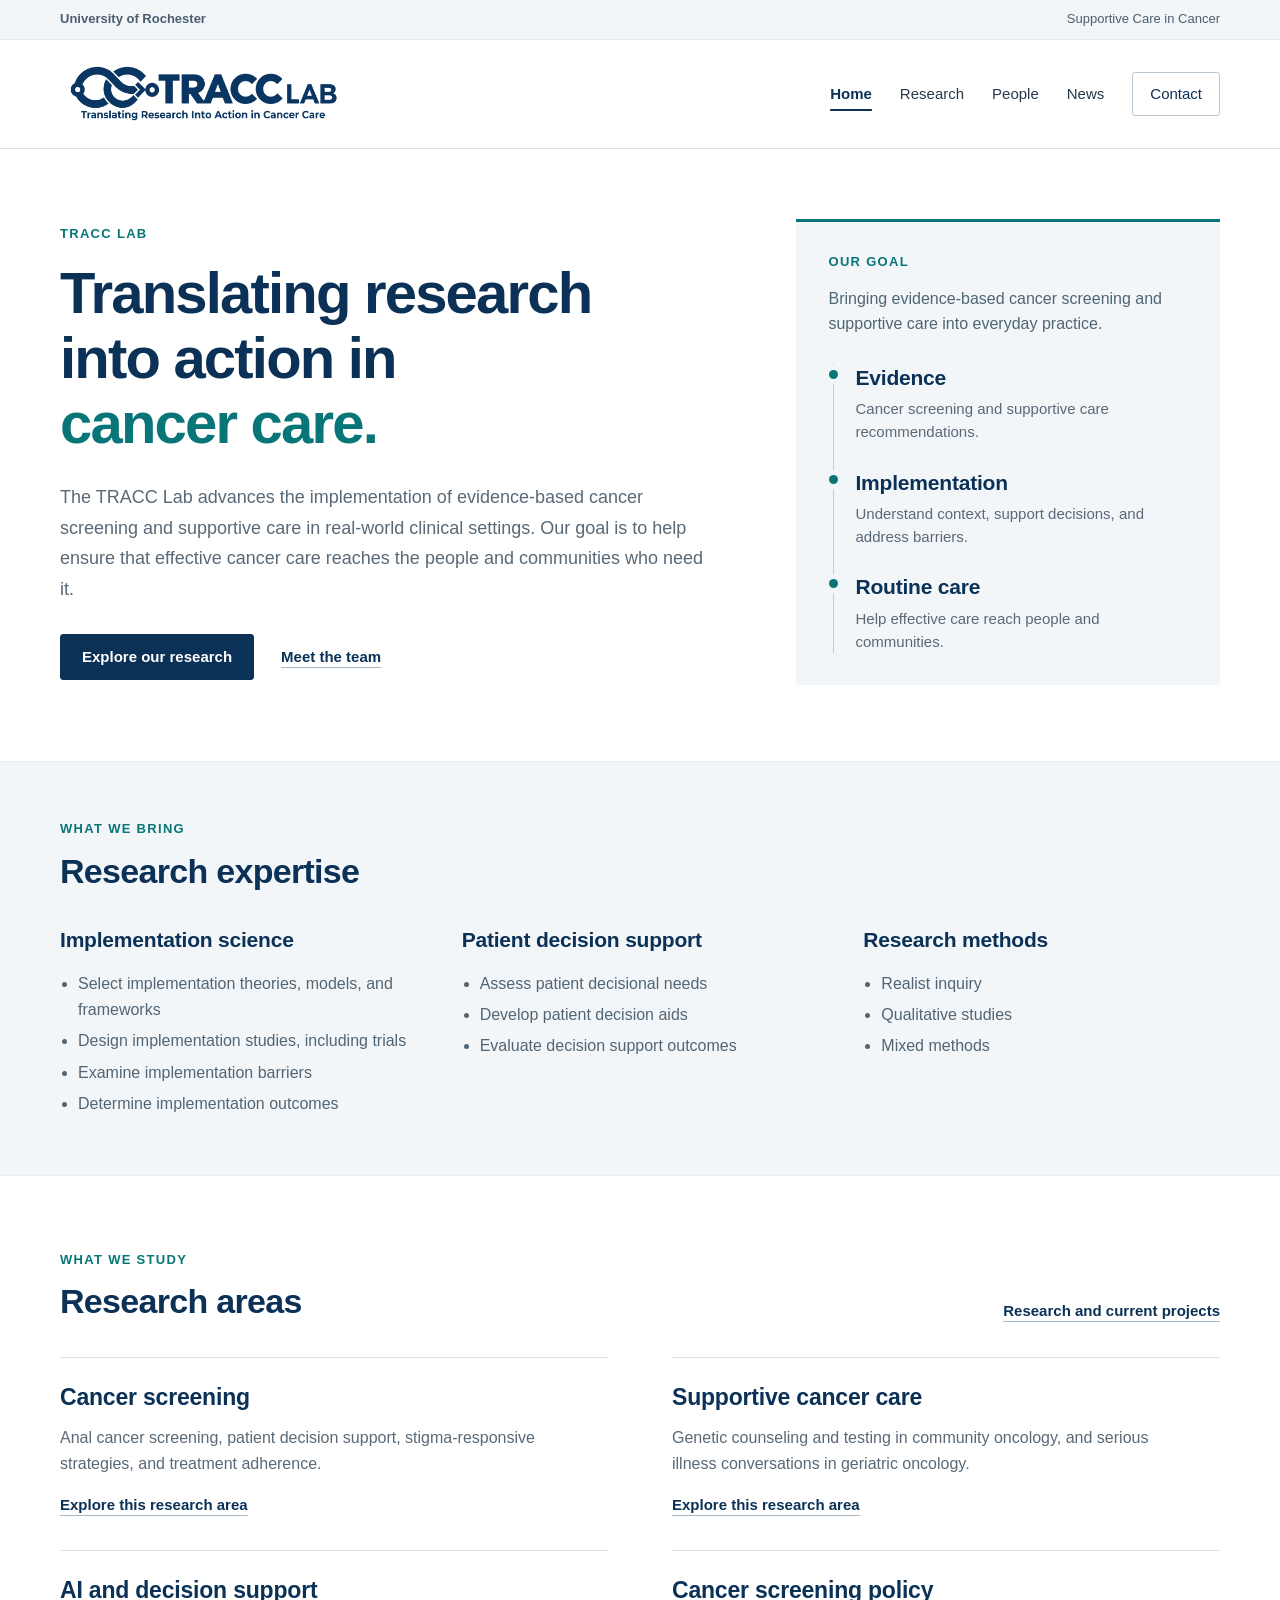
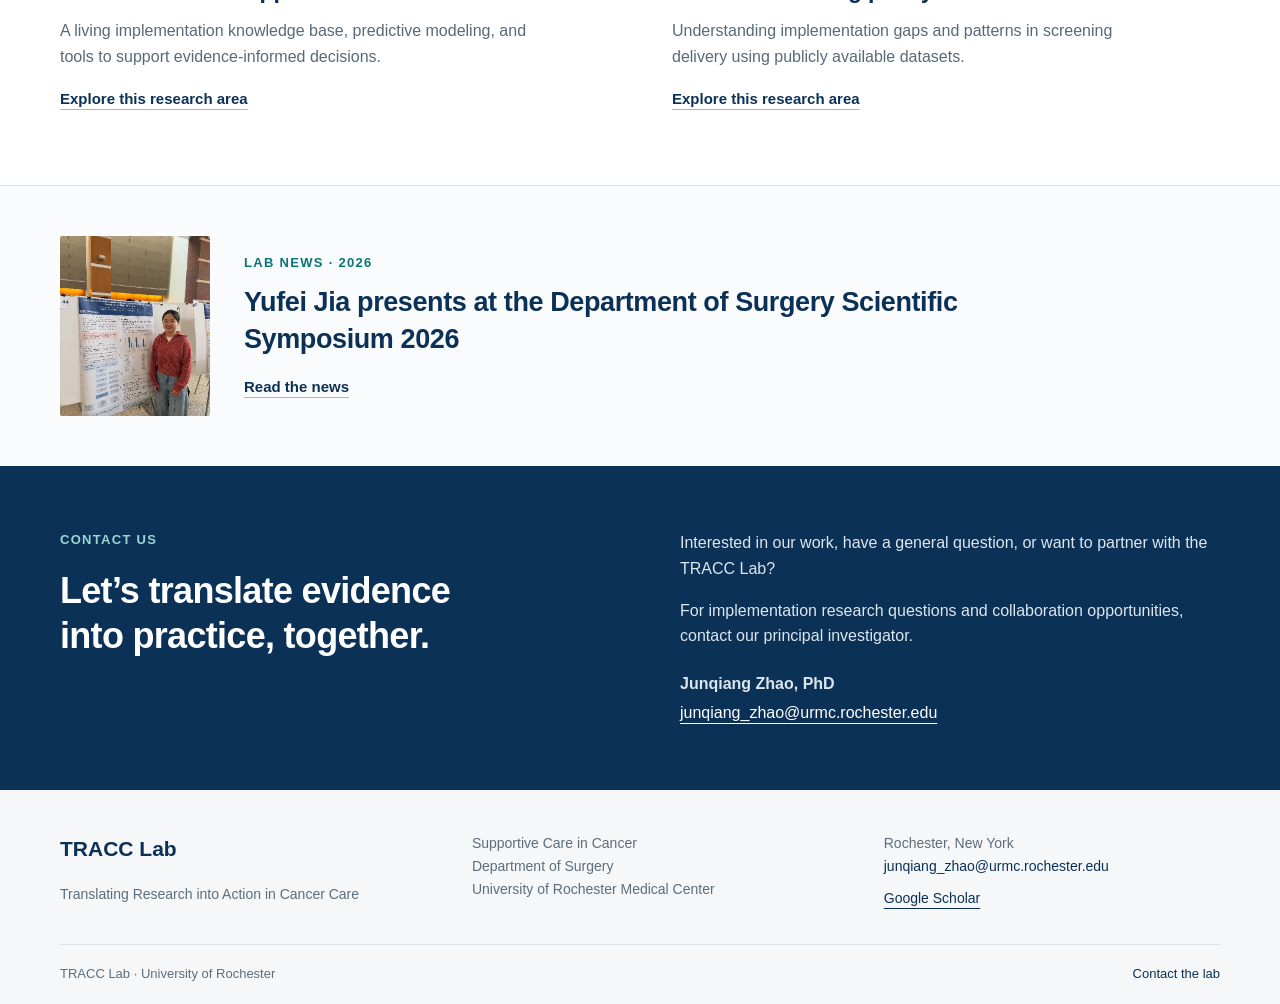
==== commit 71641a92: "Redesign lab website using supplied research and team materials" ====
--- a/index.html
+++ b/index.html
@@ -1,157 +1,28 @@
 <!doctype html>
-<html lang="en">
-<head>
-  <meta charset="utf-8">
-  <meta name="viewport" content="width=device-width, initial-scale=1">
-  <meta name="theme-color" content="#132f42">
-  <meta name="description" content="TRACC LAB — Implementation science, shared decision making, and cancer control. Led by Junqiang Zhao at the University of Rochester.">
-  <title>TRACC LAB | Evidence into everyday care</title>
-  <link rel="icon" href="assets/mark.svg" type="image/svg+xml">
-  <link rel="stylesheet" href="styles.css">
-  <script src="script.js" defer></script>
-</head>
-<body>
-  <a class="skip" href="#main">Skip to content</a>
-  <header class="header">
-    <a class="brand" href="#home" aria-label="TRACC LAB home"><img src="assets/mark.svg" alt="" width="38" height="38"><span>TRACC<span class="brand-light"> LAB</span></span></a>
-    <nav aria-label="Main navigation" id="nav"><a href="#research">Research</a><a href="#people">People</a><a href="#publications">Publications</a><a class="nav-contact" href="#contact">Get in touch</a></nav>
-    <button class="menu" aria-expanded="false" aria-controls="nav" aria-label="Open navigation"><span></span><span></span></button>
-  </header>
-  <main id="main">
-    <section class="hero wrap" id="home">
-      <div class="hero-copy">
-        <p class="eyebrow">IMPLEMENTATION SCIENCE · CANCER CONTROL</p>
-        <h1>Better evidence.<br>Shared decisions.<br><em>Real-world impact.</em></h1>
-        <p class="hero-intro">Connecting research, people, and practice to help better care become everyday care.</p>
-        <div class="hero-actions"><a class="button" href="#research">Explore our research</a><a class="text-link" href="#people">Meet the principal investigator</a></div>
-        <p class="affiliation">University of Rochester <span> / </span> Cancer Control</p>
-      </div>
-      <div class="hero-art">
-        <div class="art-top"><span>THE SCIENCE OF MAKING IT WORK</span><svg class="tiny-mark" width="28" height="28" viewBox="0 0 24 24" fill="none" stroke="currentColor" stroke-width="1.5" stroke-linecap="round" aria-hidden="true" focusable="false"><path d="M3 12h18M12 3v18M5.64 5.64l12.72 12.72M18.36 5.64 5.64 18.36"/></svg></div>
-        <svg class="network" viewBox="0 0 520 500" role="img" aria-labelledby="network-title network-desc">
-          <title id="network-title">Connecting evidence, people, and practice</title><desc id="network-desc">An illustrative network connects research evidence with people and clinical practice through a continuous loop.</desc>
-          <defs><pattern id="grid" width="26" height="26" patternUnits="userSpaceOnUse"><circle cx="1" cy="1" r="1" fill="#496274" opacity=".45"/></pattern><linearGradient id="loop" x1="0" y1="0" x2="1" y2="1"><stop stop-color="#8de2cb"/><stop offset="1" stop-color="#428fa5"/></linearGradient></defs>
-          <rect width="520" height="500" fill="url(#grid)"/>
-          <g stroke="#55717e" fill="none" stroke-width="1"><circle cx="260" cy="244" r="157" stroke-dasharray="3 8"/><circle cx="260" cy="244" r="201" opacity=".5"/><path d="M76 310L190 134 390 198 337 387 76 310 390 198M190 134L337 387" opacity=".6"/></g>
-          <path class="orbit" d="M260 86C360 86 425 200 397 287S271 430 181 371 84 212 150 146 220 86 260 86Z" fill="none" stroke="url(#loop)" stroke-width="2"/>
-          <path d="M190 134Q265 244 390 198M390 198Q263 243 239 355M239 355Q264 240 190 134" fill="none" stroke="#7bd1bc" stroke-width="1.5"/>
-          <g fill="#7ed5c0"><circle cx="76" cy="310" r="4"/><circle cx="337" cy="387" r="4"/><circle cx="390" cy="198" r="5"/><circle cx="190" cy="134" r="5"/><circle cx="426" cy="328" r="3"/><circle cx="111" cy="115" r="3"/></g>
-          <g class="core"><circle cx="260" cy="244" r="67" fill="#173d4b" stroke="#76c6b5" stroke-opacity=".4"/><circle cx="260" cy="244" r="52" fill="#8ddbc5"/><path d="M235 244h50m-25-25v50m-18-43 36 36m0-36-36 36" stroke="#163c44" stroke-width="2.5"/></g>
-          <g fill="#143042" stroke="#547b87"><rect x="116" y="85" width="144" height="49" rx="24"/><rect x="330" y="187" width="119" height="49" rx="24"/><rect x="166" y="349" width="144" height="49" rx="24"/></g>
-          <g fill="#eaf4f4" font-family="Arial,sans-serif" font-size="16" text-anchor="middle"><text x="188" y="115">Evidence</text><text x="389" y="217">People</text><text x="238" y="379">Practice</text></g>
-          <circle class="traveler" cx="400" cy="280" r="6" fill="#d4ed8e"/>
-        </svg>
-        <div class="art-bottom"><span>From discovery to delivery.</span><span>Built around people.</span></div>
-      </div>
-    </section>
-    <div class="focus-strip"><div class="wrap strip-inner"><span>OUR FOCUS</span><p>Evidence that travels.<span>Decisions that reflect people.</span>Care that works in context.</p></div></div>
-    <section class="section wrap" id="research">
-      <div class="section-head"><div><p class="eyebrow">OUR RESEARCH</p><h2>Closing the gap between<br>what we know and what we do.</h2></div><p>Our research interests connect implementation science with the decisions and systems that shape care.</p></div>
-      <div class="research-grid">
-        <div class="research-tabs" role="tablist" aria-label="Research areas" aria-orientation="vertical">
-          <button role="tab" id="tab-implementation" aria-selected="true" aria-controls="research-panel" data-area="implementation"><span class="tab-icon" aria-hidden="true"><svg width="25" height="25" viewBox="0 0 24 24" fill="none" stroke="currentColor" stroke-width="1.5" stroke-linecap="round" aria-hidden="true" focusable="false"><path d="M3 12h18M12 3v18M5.64 5.64l12.72 12.72M18.36 5.64 5.64 18.36"/></svg></span>Implementation science<span class="tab-plus">−</span></button>
-          <button role="tab" id="tab-decisions" aria-selected="false" aria-controls="research-panel" tabindex="-1" data-area="decisions"><span class="tab-icon">◎</span>Shared decision making<span class="tab-plus">+</span></button>
-          <button role="tab" id="tab-cancer" aria-selected="false" aria-controls="research-panel" tabindex="-1" data-area="cancer"><span class="tab-icon">⌁</span>Cancer screening & care<span class="tab-plus">+</span></button>
-          <button role="tab" id="tab-methods" aria-selected="false" aria-controls="research-panel" tabindex="-1" data-area="methods"><span class="tab-icon">⊞</span>Methods & complexity<span class="tab-plus">+</span></button>
-        </div>
-        <div class="research-panel" id="research-panel" role="tabpanel" aria-labelledby="tab-implementation" tabindex="0">
-          <div class="panel-art" aria-hidden="true"><span></span><span></span><span></span><span></span><i></i></div>
-          <p class="eyebrow" id="area-label">EVIDENCE INTO PRACTICE</p><h3 id="area-title">What helps better care<br>take root?</h3><p id="area-description">Exploring how evidence becomes part of routine care, with attention to behavior, local context, and the systems in which change happens.</p><div class="tags" id="area-tags"><span>Behavioral science</span><span>Implementation theory</span></div>
-        </div>
-      </div>
-    </section>
-    <section id="people" aria-label="People">
-    <div class="people-section"><div class="wrap people-grid">
-      <div class="portrait"><img src="assets/junqiang-zhao.jpg" alt="Junqiang Zhao" width="400" height="500" loading="lazy"><span>PRINCIPAL INVESTIGATOR</span></div>
-      <div class="people-copy"><p class="eyebrow">MEET THE PI</p><h2>Junqiang Zhao<span>, PhD</span></h2><p class="role">Assistant Professor · Cancer Control<br>Department of Surgery, University of Rochester</p><p>Dr. Zhao studies how research can inform care and how people can participate in decisions about their health. His work brings together implementation science, behavioral perspectives, and realist and mixed methods.</p><p>He joined Rochester in July 2025, following roles at the University of Toronto and Waypoint Research Institute. He earned his doctorate in nursing at the University of Ottawa.</p><div class="people-links"><a class="text-link" href="https://www.urmc.rochester.edu/people/112365270-junqiang-zhao" target="_blank" rel="noopener noreferrer">University profile</a><a class="text-link" href="https://scholar.google.com/citations?hl=en&user=jrsInP4AAAAJ" target="_blank" rel="noopener noreferrer">Google Scholar</a></div></div>
-    </div></div>
-    <section class="section wrap team-section" id="team" aria-labelledby="team-heading">
-      <h2 class="team-heading" id="team-heading">OUR TEAM</h2>
-      <!-- Sample names and fictional biographies are for layout only. Replace with confirmed member details. -->
-      <div class="team-groups">
-        <section class="team-group" aria-labelledby="postdocs-heading">
-          <h3 id="postdocs-heading">Postdoctoral Fellows</h3>
-          <div class="team-members">
-            <article class="team-member">
-              <div class="team-photo" aria-hidden="true"></div>
-              <div class="team-member-content">
-                <h4>FirstName LastName</h4>
-                <p>FirstName earned a PhD in public health at University Name. Their research interests include implementation science and cancer screening. Outside the lab, they enjoy hiking and exploring new coffee spots.</p>
-              </div>
-            </article>
-          </div>
-        </section>
-        <section class="team-group" aria-labelledby="graduate-heading">
-          <h3 id="graduate-heading">Graduate Students</h3>
-          <div class="team-members">
-            <article class="team-member">
-              <div class="team-photo" aria-hidden="true"></div>
-              <div class="team-member-content">
-                <h4>FirstName LastName</h4>
-                <p>FirstName completed a master's degree in nursing at University Name. Their research interests include shared decision making and patient-centered care. In their free time, they enjoy baking and visiting art museums.</p>
-              </div>
-            </article>
-            <article class="team-member">
-              <div class="team-photo" aria-hidden="true"></div>
-              <div class="team-member-content">
-                <h4>FirstName LastName</h4>
-                <p>FirstName earned a bachelor's degree in psychology at University Name. Their research interests include health behavior and decision support. Outside of research, they enjoy running and playing the piano.</p>
-              </div>
-            </article>
-            <article class="team-member">
-              <div class="team-photo" aria-hidden="true"></div>
-              <div class="team-member-content">
-                <h4>FirstName LastName</h4>
-                <p>FirstName completed a master's degree in epidemiology at University Name. Their research interests include mixed methods and access to cancer screening. They enjoy photography and trying recipes from around the world.</p>
-              </div>
-            </article>
-          </div>
-        </section>
-        <section class="team-group" aria-labelledby="undergraduate-heading">
-          <h3 id="undergraduate-heading">Undergraduate Students</h3>
-          <div class="team-members">
-            <article class="team-member">
-              <div class="team-photo" aria-hidden="true"></div>
-              <div class="team-member-content">
-                <h4>FirstName LastName</h4>
-                <p>FirstName is pursuing a bachelor's degree in public health at University Name. They are interested in cancer prevention and community health research. Outside class, they enjoy swimming and volunteering in the community.</p>
-              </div>
-            </article>
-            <article class="team-member">
-              <div class="team-photo" aria-hidden="true"></div>
-              <div class="team-member-content">
-                <h4>FirstName LastName</h4>
-                <p>FirstName is pursuing a bachelor's degree in psychology at University Name. They are interested in how people make health decisions and engage with research. They enjoy reading fiction and playing badminton.</p>
-              </div>
-            </article>
-          </div>
-        </section>
-        <section class="team-group" aria-labelledby="staff-heading">
-          <h3 id="staff-heading">Administrative Staff</h3>
-          <div class="team-members">
-            <article class="team-member">
-              <div class="team-photo" aria-hidden="true"></div>
-              <div class="team-member-content">
-                <h4>FirstName LastName</h4>
-                <p>FirstName earned a bachelor's degree in communications at University Name. They support lab coordination, scheduling, and research operations. Outside work, they enjoy gardening and discovering new places to travel.</p>
-              </div>
-            </article>
-          </div>
-        </section>
-      </div>
-    </section>
-    </section>
-    <section class="section wrap publications" id="publications">
-      <div class="section-head"><div><p class="eyebrow">SELECTED SCHOLARSHIP</p><h2>Ideas in print.</h2></div><a class="text-link" href="https://scholar.google.com/citations?hl=en&user=jrsInP4AAAAJ" target="_blank" rel="noopener noreferrer">View full publication record</a></div>
-      <div class="filters" role="group" aria-label="Filter publications"><button class="active" aria-pressed="true" data-filter="all">All topics</button><button aria-pressed="false" data-filter="implementation">Implementation science</button><button aria-pressed="false" data-filter="decisions">Shared decision making</button></div>
-      <div id="publication-list">
-        <article class="publication" data-topic="implementation"><span class="year">2025</span><div><p class="journal">SYSTEMATIC REVIEWS · PROTOCOL</p><h3><a href="https://pubmed.ncbi.nlm.nih.gov/40022142/" target="_blank" rel="noopener noreferrer">Research priority setting for implementation science and practice: a living systematic review protocol.</a></h3><p class="authors">Zhao J, Chen W, Bai W, et al.</p></div><a class="paper-link" href="https://pubmed.ncbi.nlm.nih.gov/40022142/" target="_blank" rel="noopener noreferrer" aria-label="Read implementation science review protocol on PubMed">Read paper</a></article>
-        <article class="publication" data-topic="decisions"><span class="year">2025</span><div><p class="journal">JOURNAL OF MEDICAL INTERNET RESEARCH · REVIEW</p><h3><a href="https://pubmed.ncbi.nlm.nih.gov/40549433/" target="_blank" rel="noopener noreferrer">Digital Decision Aids to Support Decision-Making in Palliative and End-of-Life Dementia Care: Systematic Review and Meta-Analysis.</a></h3><p class="authors">Zhong J, Liang W, Wang T, et al., including Zhao J</p></div><a class="paper-link" href="https://pubmed.ncbi.nlm.nih.gov/40549433/" target="_blank" rel="noopener noreferrer" aria-label="Read digital decision aids review on PubMed">Read paper</a></article>
-        <article class="publication" data-topic="decisions"><span class="year">2024</span><div><p class="journal">THE LANCET PSYCHIATRY · COMMENT</p><h3><a href="https://pubmed.ncbi.nlm.nih.gov/38697178/" target="_blank" rel="noopener noreferrer">Nurse prescribers as key players in shared decision making in psychiatry.</a></h3><p class="authors">Zhao J, Aoki Y, Zisman-Ilani Y</p></div><a class="paper-link" href="https://pubmed.ncbi.nlm.nih.gov/38697178/" target="_blank" rel="noopener noreferrer" aria-label="Read nurse prescribers comment on PubMed">Read paper</a></article>
-      </div><p class="result-count" aria-live="polite">Showing 3 selected publications</p>
-    </section>
-    <section class="contact-section" id="contact"><div class="wrap contact-grid"><div><p class="eyebrow">LET’S CONNECT</p><h2>Better questions.<br>Shared possibilities.</h2></div><div><p>Interested in implementation science, decision making, cancer screening, prehabilitation, or realist research? Get in touch to explore a collaboration.</p><a class="button light" href="mailto:junqiang_zhao@urmc.rochester.edu">Contact Dr. Zhao</a><a class="email" href="mailto:junqiang_zhao@urmc.rochester.edu">junqiang_zhao@urmc.rochester.edu</a></div></div></section>
-  </main>
-  <footer class="wrap footer"><a class="brand" href="#home"><img src="assets/mark.svg" alt="" width="30" height="30"><span>TRACC<span class="brand-light"> LAB</span></span></a><p>University of Rochester · Rochester, New York</p><a href="https://www.urmc.rochester.edu/people/112365270-junqiang-zhao" target="_blank" rel="noopener noreferrer">Faculty directory</a></footer>
-</body>
-</html>
+<html lang="en"><head>
+<meta charset="utf-8"><meta name="viewport" content="width=device-width, initial-scale=1">
+<meta name="theme-color" content="#0b3157"><meta name="description" content="The TRACC Lab advances the implementation of evidence-based cancer screening and supportive care in real-world clinical settings. Our goal is to help ensure that effective cancer care reaches the people and communities who need it.">
+<meta property="og:title" content="TRACC Lab | Translating Research into Action in Cancer Care"><meta property="og:description" content="The TRACC Lab advances the implementation of evidence-based cancer screening and supportive care in real-world clinical settings. Our goal is to help ensure that effective cancer care reaches the people and communities who need it."><meta property="og:type" content="website">
+<title>TRACC Lab | Translating Research into Action in Cancer Care</title><link rel="icon" href="assets/favicon.svg" type="image/svg+xml">
+<link rel="stylesheet" href="styles.css"><script src="script.js" defer></script>
+</head><body><a class="skip" href="#main">Skip to content</a>
+<div class="institution-bar"><div class="container"><span>University of Rochester</span><span>Supportive Care in Cancer</span></div></div>
+<header class="site-header"><div class="container header-inner">
+  <a class="brand" href="index.html" aria-label="TRACC Lab home"><img src="assets/tracc-logo.png" width="2172" height="724" alt="TRACC Lab — Translating Research into Action in Cancer Care"></a>
+  <nav id="site-nav" aria-label="Main navigation"><a href="index.html" aria-current="page">Home</a><a href="research.html">Research</a><a href="people.html">People</a><a href="news.html">News</a><a class="nav-contact" href="index.html#contact">Contact</a></nav>
+  <button class="menu-toggle" type="button" aria-expanded="false" aria-controls="site-nav" aria-label="Open navigation"><span></span><span></span></button>
+</div></header><main id="main"><section class="container home-hero">
+  <div class="hero-copy"><p class="eyebrow">TRACC Lab</p><h1>Translating research<br>into action in<br><span>cancer care.</span></h1><p class="lead">The TRACC Lab advances the implementation of evidence-based cancer screening and supportive care in real-world clinical settings. Our goal is to help ensure that effective cancer care reaches the people and communities who need it.</p><div class="hero-actions"><a class="button" href="research.html">Explore our research</a><a class="text-link" href="people.html">Meet the team</a></div></div>
+  <aside class="evidence-path" aria-label="From evidence to routine care"><p class="eyebrow">Our goal</p><p class="path-intro">Bringing evidence-based cancer screening and supportive care into everyday practice.</p><div class="path-stages"><div class="path-stage"><span aria-hidden="true" class="path-point"></span><h2>Evidence</h2><p>Cancer screening and supportive care recommendations.</p></div><div class="path-stage"><span aria-hidden="true" class="path-point"></span><h2>Implementation</h2><p>Understand context, support decisions, and address barriers.</p></div><div class="path-stage"><span aria-hidden="true" class="path-point"></span><h2>Routine care</h2><p>Help effective care reach people and communities.</p></div></div></aside>
+</section>
+<section class="expertise-section" id="expertise"><div class="container"><div class="section-heading"><p class="eyebrow">What we bring</p><h2>Research expertise</h2></div><div class="expertise-grid"><article class="expertise-item"><h3>Implementation science</h3><ul><li>Select implementation theories, models, and frameworks</li><li>Design implementation studies, including trials</li><li>Examine implementation barriers</li><li>Determine implementation outcomes</li></ul></article><article class="expertise-item"><h3>Patient decision support</h3><ul><li>Assess patient decisional needs</li><li>Develop patient decision aids</li><li>Evaluate decision support outcomes</li></ul></article><article class="expertise-item"><h3>Research methods</h3><ul><li>Realist inquiry</li><li>Qualitative studies</li><li>Mixed methods</li></ul></article></div></div></section>
+<section class="container section"><div class="section-heading heading-with-link"><div><p class="eyebrow">What we study</p><h2>Research areas</h2></div><a class="text-link" href="research.html">Research and current projects</a></div><div class="research-preview-grid"><article class="research-preview"><h3><a href="research.html#screening">Cancer screening</a></h3><p>Anal cancer screening, patient decision support, stigma-responsive strategies, and treatment adherence.</p><a class="text-link" href="research.html#screening">Explore this research area</a></article><article class="research-preview"><h3><a href="research.html#supportive-care">Supportive cancer care</a></h3><p>Genetic counseling and testing in community oncology, and serious illness conversations in geriatric oncology.</p><a class="text-link" href="research.html#supportive-care">Explore this research area</a></article><article class="research-preview"><h3><a href="research.html#ai">AI and decision support</a></h3><p>A living implementation knowledge base, predictive modeling, and tools to support evidence-informed decisions.</p><a class="text-link" href="research.html#ai">Explore this research area</a></article><article class="research-preview"><h3><a href="research.html#policy">Cancer screening policy</a></h3><p>Understanding implementation gaps and patterns in screening delivery using publicly available datasets.</p><a class="text-link" href="research.html#policy">Explore this research area</a></article></div></section>
+<section class="news-band"><div class="container news-feature"><a class="news-image-link" href="news.html#surgery-symposium-2026" aria-label="Read about Yufei Jia’s symposium presentation"><img src="assets/yufei-symposium-2026.jpg" width="503" height="670" alt="Yufei Jia presenting research at the Department of Surgery Scientific Symposium" loading="lazy"></a><div><p class="eyebrow">Lab news · 2026</p><h2><a href="news.html#surgery-symposium-2026">Yufei Jia presents at the Department of Surgery Scientific Symposium 2026</a></h2><a class="text-link" href="news.html#surgery-symposium-2026">Read the news</a></div></div></section>
+<section class="contact-section" id="contact" aria-labelledby="contact-heading"><div class="container contact-inner">
+<div><p class="eyebrow">Contact us</p><h2 id="contact-heading">Let’s translate evidence<br>into practice, together.</h2></div>
+<div><p>Interested in our work, have a general question, or want to partner with the TRACC Lab?</p><p>For implementation research questions and collaboration opportunities, contact our principal investigator.</p><p class="contact-name">Junqiang Zhao, PhD</p><a class="email-link" href="mailto:junqiang_zhao@urmc.rochester.edu">junqiang_zhao@urmc.rochester.edu</a></div>
+</div></section></main><footer class="site-footer"><div class="container footer-grid">
+  <div><p class="footer-name">TRACC Lab</p><p>Translating Research into Action in Cancer Care</p></div>
+  <div><p>Supportive Care in Cancer<br>Department of Surgery<br>University of Rochester Medical Center</p></div>
+  <div><p>Rochester, New York</p><a href="mailto:junqiang_zhao@urmc.rochester.edu">junqiang_zhao@urmc.rochester.edu</a><a class="footer-scholar" href="https://scholar.google.com/citations?user=jrsInP4AAAAJ&amp;hl=en" target="_blank" rel="noopener noreferrer">Google Scholar</a></div>
+</div><div class="container footer-bottom"><span>TRACC Lab · University of Rochester</span><a href="index.html#contact">Contact the lab</a></div></footer></body></html>
--- a/styles.css
+++ b/styles.css
@@ -1,26 +1,155 @@
-@import url('https://fonts.googleapis.com/css2?family=DM+Sans:wght@400;450;500;550;600;650;700&family=Libre+Caslon+Display&display=swap');
-:root{--ink:#142f41;--teal:#216d67;--mint:#d6eee7;--paper:#fff;--muted:#526672;--line:#dae2e5;--serif:'Libre Caslon Display',Georgia,serif;--sans:'DM Sans',Arial,sans-serif}*{box-sizing:border-box}html{scroll-behavior:smooth;scroll-padding-top:95px}body{margin:0;color:var(--ink);background:var(--paper);font:400 16px/1.65 var(--sans);-webkit-font-smoothing:antialiased}a{color:inherit;text-decoration:none}button{font:inherit;cursor:pointer}button,a{-webkit-tap-highlight-color:transparent}a:focus-visible,button:focus-visible,[tabindex]:focus-visible{outline:3px solid #b47e24;outline-offset:5px}button{color:inherit}img,svg{display:block;max-width:100%}.wrap{max-width:1280px;width:calc(100% - 112px);margin:auto}.skip{position:fixed;top:-80px;left:16px;background:var(--ink);color:white;padding:12px;z-index:100}.skip:focus{top:10px}.header{height:100px;max-width:1392px;margin:auto;padding:0 56px;display:flex;justify-content:space-between;align-items:center;background:#fff}.brand{display:flex;align-items:center;gap:11px;font-size:23px;font-weight:700;letter-spacing:.025em;white-space:nowrap}.brand-light{font-weight:450}.header nav{display:flex;gap:36px;align-items:center;font-size:14px;font-weight:550}.header nav a{transition:color .2s}.header nav a:hover,.text-link:hover{color:var(--teal)}.nav-contact{padding:10px 19px;border:1px solid #a4b6bd;border-radius:4px}.menu{display:none}.hero{display:grid;grid-template-columns:1.13fr 1fr;gap:45px;align-items:center;padding:40px 0 57px}.eyebrow{font-size:12px;letter-spacing:.13em;font-weight:650;line-height:1.5;margin:0 0 22px}.hero h1{font:400 clamp(48px,4.55vw,70px)/1.06 var(--serif);letter-spacing:-.025em;margin:0 0 25px}.hero h1 em{font-style:normal;color:var(--teal)}.hero-intro{font-size:18px;line-height:1.65;max-width:440px;color:var(--muted);margin:0 0 30px}.hero-actions{display:flex;flex-wrap:wrap;gap:22px;align-items:center}.button{display:inline-block;background:var(--ink);color:#fff;border-radius:4px;padding:13px 23px;font-size:14px;font-weight:550;transition:background .2s,transform .2s}.button:hover{background:#215b62;transform:translateY(-2px)}.text-link{font-size:14px;font-weight:550;border-bottom:1px solid #8ba3ac;padding-bottom:4px}.affiliation{color:#637681;font-size:13px;margin:42px 0 0}.affiliation span{padding:0 10px;color:#a0b0b7}.hero-art{background:#132f42;color:#e4eeef;border-radius:6px;overflow:hidden;position:relative;align-self:stretch;min-height:480px;display:flex;flex-direction:column;justify-content:space-between}.art-top,.art-bottom{display:flex;align-items:center;justify-content:space-between;margin:24px 27px;font-size:12px;letter-spacing:.08em}.art-top .tiny-mark{width:28px;height:28px;flex-shrink:0}.art-bottom{border-top:1px solid #375163;padding-top:17px;margin-top:0;letter-spacing:0;font-size:12px;color:#b6cdd3}.network{width:100%;margin:-20px 0 -25px;flex:1;max-height:430px}.core{transform-origin:260px 244px;animation:breathe 7s ease-in-out infinite}.traveler{animation:glow 4s ease-in-out infinite}.focus-strip{background:#f0f5f5;border-top:1px solid #e9eeee;border-bottom:1px solid #e9eeee}.strip-inner{padding-top:25px;padding-bottom:25px;display:flex;gap:60px;align-items:center}.strip-inner>span{font-size:12px;letter-spacing:.12em;font-weight:650;white-space:nowrap}.strip-inner p{margin:0;display:flex;justify-content:space-between;flex:1;font-size:15px;color:#3c565f;gap:15px}.section{padding-top:95px;padding-bottom:95px}.section-head{display:flex;align-items:flex-end;justify-content:space-between;gap:50px;margin-bottom:40px}h2{font:400 47px/1.12 var(--serif);letter-spacing:-.015em;margin:0}.section-head .eyebrow{color:var(--teal);margin-bottom:16px}.section-head>p{max-width:340px;color:var(--muted);font-size:16px;margin:0 0 4px}.research-grid{display:grid;grid-template-columns:1fr 1.35fr;gap:46px}.research-tabs{display:flex;flex-direction:column}.research-tabs button{padding:27px 0;border:0;border-bottom:1px solid var(--line);background:transparent;display:flex;align-items:center;text-align:left;gap:15px;font-weight:500;font-size:17px}.research-tabs button:first-child{border-top:1px solid var(--line)}.research-tabs button[aria-selected=true]{color:var(--teal)}.tab-icon{font-size:25px;width:30px;text-align:center;font-weight:400}.tab-plus{margin-left:auto;font-size:23px;font-weight:400}.research-panel{background:#eaf3ef;padding:37px 42px;min-height:340px;position:relative;overflow:hidden}.research-panel>.eyebrow{font-size:12px;color:var(--teal);margin:0 0 15px;position:relative}h3{margin:0}.research-panel h3{font:400 37px/1.15 var(--serif);max-width:80%;position:relative}.research-panel>p:not(.eyebrow){position:relative;max-width:430px;margin:20px 0 25px;color:#46605e;font-size:16px}.tags{display:flex;gap:8px;flex-wrap:wrap;position:relative}.tags span{font-size:12px;border:1px solid #b9d0c7;padding:4px 10px;border-radius:2px}.panel-art{position:absolute;right:-25px;top:25px;width:180px;height:180px;opacity:.22;transform:rotate(-22deg)}.panel-art span{position:absolute;border:1px solid #3e8c72;border-radius:50%;width:110px;height:110px}.panel-art span:nth-child(2){left:55px}.panel-art span:nth-child(3){top:55px}.panel-art span:nth-child(4){left:55px;top:55px}.panel-art i{position:absolute;left:72px;top:72px;width:22px;height:22px;background:#327e65;border-radius:50%}.people-section{background:#f1f5f7;padding:75px 0}.people-grid{display:grid;grid-template-columns:.8fr 1.5fr;gap:85px;align-items:center}.portrait{position:relative;max-width:325px;background:#d2dfe4;padding:22px 22px 0;align-self:stretch;display:flex;flex-direction:column;justify-content:flex-end}.portrait img{width:100%;height:330px;object-fit:cover;object-position:50% 25%;filter:saturate(.7)}.portrait>span{display:block;padding:16px 0;font-size:12px;letter-spacing:.13em}.people-copy .eyebrow{color:var(--teal);margin-bottom:13px}.people-copy h2{font-size:46px}.people-copy h2 span{font-size:31px}.people-copy .role{font-size:14px;color:var(--teal);line-height:1.65;margin:16px 0 23px}.people-copy>p:not(.role):not(.eyebrow){font-size:16px;color:var(--muted);max-width:620px;margin:14px 0}.people-links{display:flex;gap:28px;margin-top:25px}.filters{display:flex;gap:10px;padding-bottom:24px;border-bottom:1px solid var(--line);flex-wrap:wrap}.filters button{border:1px solid var(--line);background:#fff;border-radius:25px;font-size:14px;padding:8px 16px}.filters button.active{background:var(--ink);border-color:var(--ink);color:#fff}.publication{display:grid;grid-template-columns:65px 1fr 90px;gap:30px;padding:30px 0;border-bottom:1px solid var(--line);align-items:start}.publication[hidden]{display:none}.year{font-size:15px;color:#657b86;padding-top:4px}.journal{font-size:12px;letter-spacing:.075em;color:var(--teal);font-weight:550;margin:0 0 9px}.publication h3{font-size:20px;line-height:1.45;font-weight:500;max-width:860px}.publication h3 a:hover{color:var(--teal)}.authors{font-size:13px;color:#657b86;margin:10px 0 0}.paper-link{font-size:13px;text-decoration:underline;text-underline-offset:5px;justify-self:end;align-self:center}.result-count{font-size:12px;color:#657b86;margin:18px 0 0}.contact-section{background:#153a45;color:#f0f7f6;padding:72px 0}.contact-grid{display:grid;grid-template-columns:1.1fr 1fr;gap:90px;align-items:center}.contact-grid .eyebrow{color:#9bd4c5;font-size:12px}.contact-grid h2{font-size:53px}.contact-grid>div>p:not(.eyebrow){color:#c0d4d6;margin:0 0 24px;font-size:16px;max-width:450px}.button.light{background:#d1ebdf;color:#173a44}.button.light:hover{background:#fff}.email{display:block;font-size:13px;color:#c0d4d6;margin-top:17px;overflow-wrap:anywhere}.footer{display:flex;align-items:center;justify-content:space-between;gap:20px;padding-top:30px;padding-bottom:30px}.footer .brand{font-size:18px}.footer p,.footer>a:last-child{font-size:12px;color:#61747e}.footer p{margin:0}.footer>a:last-child{text-decoration:underline;text-underline-offset:4px}@keyframes breathe{50%{transform:scale(1.045)}}@keyframes glow{50%{opacity:.35}}
-@media(min-width:1500px){.hero{padding-top:60px;padding-bottom:75px}.hero h1{font-size:74px}}
-@media(max-width:1100px){.wrap{width:calc(100% - 64px)}.header{padding:0 32px}.hero{gap:28px}.hero h1{font-size:53px}.hero-art{min-height:450px}.hero-actions{gap:20px}.hero-actions .text-link{font-size:13px}.strip-inner{gap:30px}.strip-inner p{font-size:13px}.research-grid{gap:28px}.research-tabs button{font-size:15px}.research-panel{padding:30px}.people-grid{gap:50px}.contact-grid{gap:50px}}
-@media(max-width:800px){html{scroll-padding-top:75px}.header{height:80px}.header nav{gap:20px;font-size:13px}.brand{font-size:20px}.hero{grid-template-columns:1fr;padding-top:30px;gap:35px}.hero h1{font-size:64px}.hero-intro{max-width:520px}.hero-art{min-height:420px;max-width:100%;width:100%}.network{height:350px;max-height:350px}.art-top{margin-bottom:0}.affiliation{margin-top:28px}.strip-inner{align-items:flex-start;gap:35px}.strip-inner p{display:block;font-size:14px;line-height:1.9}.strip-inner p>span{display:block}.section{padding-top:65px;padding-bottom:65px}.section-head{gap:20px;align-items:flex-start;flex-direction:column}h2{font-size:41px}.section-head>p{max-width:500px}.research-grid{grid-template-columns:1fr;gap:24px}.research-tabs button{padding:18px 0;font-size:17px}.research-panel{min-height:320px}.people-grid{grid-template-columns:.8fr 1.3fr;gap:30px}.portrait{padding:14px 14px 0;align-self:center}.portrait img{height:275px}.portrait>span{font-size:12px}.people-copy h2{font-size:37px}.people-copy h2 span{font-size:25px}.people-copy>p:not(.role):not(.eyebrow){font-size:14px}.people-links{gap:18px}.publication{gap:20px;grid-template-columns:45px 1fr}.paper-link{grid-column:2;justify-self:start}.publication h3{font-size:18px}.contact-grid{grid-template-columns:1fr;gap:30px}.contact-grid h2{font-size:49px}.footer{flex-wrap:wrap}.footer p{order:3;width:100%}}
-@media(max-width:560px){.wrap{width:calc(100% - 40px)}.header{padding:0 20px;height:76px}.header .brand img{width:33px;height:33px}.menu{display:flex;flex-direction:column;gap:6px;background:transparent;border:0;padding:12px 0 12px 15px}.menu span{height:1.5px;width:24px;background:var(--ink)}.header nav{display:none;position:absolute;top:76px;left:0;right:0;background:white;padding:18px 20px 25px;z-index:20;border-bottom:1px solid var(--line);box-shadow:0 8px 12px #142f410a;font-size:16px}.header nav.open{display:flex;align-items:stretch;flex-direction:column;gap:15px}.nav-contact{align-self:flex-start}.hero{padding-top:25px;padding-bottom:35px;gap:30px}.eyebrow{font-size:12px;letter-spacing:.1em;margin-bottom:20px}.hero h1{font-size:48px;line-height:1.06}.hero-intro{font-size:16px;max-width:340px}.hero-actions{align-items:flex-start;gap:19px;flex-direction:column}.button{padding:12px 20px}.affiliation{font-size:12px;margin-top:28px}.affiliation span{padding:0 5px}.hero-art{min-height:360px}.network{height:300px;max-height:300px}.art-top,.art-bottom{margin-left:20px;margin-right:20px;font-size:12px}.art-bottom{padding-top:14px}.strip-inner{gap:23px;padding-top:21px;padding-bottom:21px}.strip-inner>span{font-size:12px;padding-top:4px}.strip-inner p{font-size:12px}.section{padding-top:55px;padding-bottom:55px}h2{font-size:37px}.section-head{margin-bottom:30px}.section-head .eyebrow{font-size:12px}.section-head>p{font-size:15px}.research-panel{padding:28px;min-height:340px}.research-panel h3{font-size:35px;max-width:95%}.research-panel>p:not(.eyebrow){font-size:15px}.research-tabs button{font-size:16px}.panel-art{opacity:.13}.people-section{padding:50px 0}.people-grid{grid-template-columns:1fr;gap:30px}.portrait{max-width:250px;width:100%;padding:18px 18px 0}.portrait img{height:255px}.portrait>span{font-size:12px}.people-copy h2{font-size:40px}.people-copy>p:not(.role):not(.eyebrow){font-size:15px}.people-copy .role{font-size:13px}.filters{gap:7px}.filters button{font-size:14px;padding:7px 11px}.publication{grid-template-columns:1fr;gap:10px;padding:25px 0}.year{font-size:13px}.journal{font-size:12px}.paper-link{grid-column:1;margin-top:5px}.publication h3{font-size:18px}.contact-section{padding:50px 0}.contact-grid h2{font-size:45px}.contact-grid>div>p:not(.eyebrow){font-size:15px}.footer{padding-top:25px;padding-bottom:25px}.footer>a:last-child{font-size:12px}.footer p{font-size:12px}}
-@media(prefers-reduced-motion:reduce){html{scroll-behavior:auto}*,*:before,*:after{animation:none!important;transition:none!important}}
-
-/* Team profiles belong to People; the PI presentation above remains unchanged. */
-.team-section{border-bottom:1px solid var(--line)}
-.team-heading{font:650 12px/1.5 var(--sans);letter-spacing:.13em;color:var(--teal);margin:0 0 30px}
-.team-groups{display:grid;gap:42px}
-.team-group{display:grid;grid-template-columns:175px minmax(0,1fr);gap:36px;padding-top:28px;border-top:1px solid var(--line);min-width:0}
-.team-group>h3{font-size:17px;font-weight:550;line-height:1.5;margin:0}
-.team-members{display:grid;grid-template-columns:repeat(3,minmax(0,1fr));gap:32px;align-items:start}
-.team-member{min-width:0}
-.team-photo{display:block;width:144px;height:180px;object-fit:cover;background:#edf3f2;border:1px solid #e1eae7;border-radius:3px}
-.team-member h4{font:400 25px/1.2 var(--serif);letter-spacing:-.01em;margin:18px 0 12px;overflow-wrap:anywhere}
-.team-member p{font-size:16px;line-height:1.45;color:var(--muted);margin:0}
-@media(max-width:1100px){.team-group{grid-template-columns:155px minmax(0,1fr);gap:28px}.team-members{gap:24px}}
-@media(max-width:1000px){.team-group{grid-template-columns:1fr;gap:24px}.team-members{gap:28px}}
-@media(max-width:650px){.team-members{grid-template-columns:1fr;gap:30px}.team-member{display:grid;grid-template-columns:104px minmax(0,1fr);gap:20px}.team-photo{width:104px;height:130px}.team-member h4{margin:0 0 10px;font-size:24px}.team-groups{gap:34px}}
-@media(max-width:380px){.team-member{grid-template-columns:1fr;gap:16px}}
-
-/* Decorative asterisks are vectors so system emoji fonts cannot replace them. */
-.tab-icon svg{width:25px;height:25px;margin:auto}
+:root{--navy:#0b3157;--teal:#087678;--text:#26394a;--muted:#596977;--line:#dce3e8;--pale:#f3f6f8;--white:#fff;--font:-apple-system,BlinkMacSystemFont,"Segoe UI",Arial,sans-serif}
+*{box-sizing:border-box}
+html{scroll-behavior:smooth;scroll-padding-top:26px}
+body{margin:0;background:var(--white);color:var(--text);font:400 16px/1.6 var(--font);-webkit-font-smoothing:antialiased}
+a{color:var(--navy);text-decoration:none;text-underline-offset:5px}
+a:hover{text-decoration:underline}
+button{font:inherit;cursor:pointer}
+img{display:block;max-width:100%;height:auto}
+a:focus-visible,button:focus-visible,summary:focus-visible{outline:3px solid #b67b20;outline-offset:5px}
+.container{width:calc(100% - 96px);max-width:1160px;margin-inline:auto}
+h1,h2,h3,p,figure{margin:0}
+h1,h2,h3{color:var(--navy)}
+h1{font-size:58px;font-weight:650;line-height:1.12;letter-spacing:-1.8px}
+h2{font-size:34px;font-weight:600;line-height:1.22;letter-spacing:-.7px}
+h3{font-size:22px;font-weight:600;line-height:1.35;letter-spacing:-.2px}
+p+p{margin-top:16px}
+ul{padding-left:20px;margin:18px 0 0}
+li+li{margin-top:8px}
+.skip{position:fixed;top:12px;left:12px;z-index:100;background:var(--navy);color:white;padding:10px 16px;transform:translateY(-180%)}
+.skip:focus{transform:none}
+.institution-bar{background:var(--pale);border-bottom:1px solid #e7ecf0;color:#4a5e70;font-size:13px}
+.institution-bar>.container{display:flex;align-items:center;justify-content:space-between;gap:20px;padding-block:9px}
+.institution-bar span:first-child{font-weight:600}
+.site-header{border-bottom:1px solid var(--line);background:var(--white)}
+.header-inner{display:flex;justify-content:space-between;align-items:center;gap:30px;min-height:108px;position:relative}
+.brand{display:block;flex-shrink:0;width:290px}
+.brand img{width:100%}
+.site-header nav{display:flex;align-items:center;gap:28px;font-size:15px}
+.site-header nav>a{padding:9px 0;white-space:nowrap;color:var(--text)}
+.site-header nav>a[aria-current=page]{color:var(--navy);text-decoration:underline;text-decoration-thickness:2px;text-underline-offset:10px;font-weight:600}
+.site-header nav>.nav-contact{padding:9px 17px;border:1px solid #b9c8d2;border-radius:3px;color:var(--navy)}
+.menu-toggle{display:none}
+.eyebrow{font-size:13px;line-height:1.5;letter-spacing:.1em;text-transform:uppercase;font-weight:650;color:var(--teal);margin:0 0 18px}
+.home-hero{display:grid;grid-template-columns:1.55fr 1fr;gap:80px;align-items:center;padding-top:70px;padding-bottom:76px}
+.hero-copy h1 span{color:var(--teal)}
+.lead{font-size:18px;line-height:1.7;color:var(--muted);margin-top:26px;max-width:650px}
+.hero-actions{display:flex;align-items:center;gap:27px;flex-wrap:wrap;margin-top:29px}
+.button{display:inline-block;border:1px solid var(--navy);padding:11px 21px;border-radius:3px;background:var(--navy);color:white;font-size:15px;font-weight:550;line-height:1.5;text-align:center}
+.button:hover{background:#17476e;border-color:#17476e;text-decoration:none}
+.text-link{display:inline-block;font-size:15px;font-weight:550;text-decoration:underline;text-decoration-color:#a7b8c4;text-decoration-thickness:1px}
+.text-link:hover{text-decoration-color:var(--navy)}
+.evidence-path{background:var(--pale);padding:30px 32px 32px;border-top:3px solid var(--teal)}
+.evidence-path>.eyebrow{margin-bottom:12px}
+.path-intro{font-size:16px;line-height:1.55;color:#4f6574}
+.path-stages{padding-left:20px;margin-top:27px;border-left:1px solid #bdced5;margin-left:5px}
+.path-stage{position:relative;padding-left:1px}
+.path-stage+.path-stage{margin-top:25px}
+.path-point{position:absolute;left:-25px;top:6px;width:9px;height:9px;border-radius:50%;background:var(--teal);box-shadow:0 0 0 5px var(--pale)}
+.path-stage h2{font-size:21px;line-height:1.3;letter-spacing:-.2px}
+.path-stage p{font-size:15px;line-height:1.55;color:var(--muted);margin-top:6px}
+.section{padding-block:74px}
+.section-heading{margin-bottom:34px}
+.section-heading .eyebrow{margin-bottom:12px}
+.heading-with-link{display:flex;justify-content:space-between;align-items:flex-end;gap:25px}
+.expertise-section{padding-block:57px;background:var(--pale);border-block:1px solid #e9eef1}
+.expertise-grid{display:grid;grid-template-columns:repeat(3,minmax(0,1fr));gap:45px}
+.expertise-item h3{font-size:21px}
+.expertise-item ul{font-size:16px;line-height:1.65;color:#526574;margin-top:16px;padding-left:18px}
+.expertise-item li+li{margin-top:5px}
+.research-preview-grid{display:grid;grid-template-columns:repeat(2,minmax(0,1fr));column-gap:64px;row-gap:32px}
+.research-preview{border-top:1px solid var(--line);padding-top:24px}
+.research-preview h3{font-size:23px}
+.research-preview p{font-size:16px;line-height:1.65;color:var(--muted);margin-top:12px;max-width:490px}
+.research-preview>.text-link{margin-top:16px}
+.news-band{border-top:1px solid var(--line);padding-block:50px;background:#fafbfc}
+.news-feature{display:grid;grid-template-columns:150px 1fr;gap:34px;align-items:center}
+.news-image-link img{width:150px;height:180px;object-fit:cover;object-position:center 42%;border-radius:2px}
+.news-feature h2{font-size:27px;line-height:1.35;max-width:750px;letter-spacing:-.4px}
+.news-feature .eyebrow{margin-bottom:12px}
+.news-feature .text-link{margin-top:18px}
+.contact-section{background:var(--navy);color:#fff;padding-block:64px}
+.contact-inner{display:grid;grid-template-columns:1fr 1fr;gap:80px;align-items:start}
+.contact-section .eyebrow{color:#9ad6d0;margin-bottom:18px}
+.contact-section h2{font-size:36px;color:#fff;line-height:1.25}
+.contact-inner>div>p:not(.eyebrow){color:#dce6ed;font-size:16px}
+.contact-inner .contact-name{font-weight:600;margin-top:22px;color:#fff}
+.email-link{color:#fff;display:inline-block;overflow-wrap:anywhere;text-decoration:underline;font-size:16px;margin-top:4px}
+.site-footer{background:#f5f7f9;padding-top:42px;color:#5c6e7b;font-size:14px}
+.footer-grid{display:grid;grid-template-columns:1.1fr 1.1fr 1fr;gap:42px;padding-bottom:34px}
+.footer-grid p{line-height:1.65}
+.footer-grid .footer-name{color:var(--navy);font-size:21px;font-weight:650;margin-bottom:8px}
+.footer-grid a{font-size:14px;overflow-wrap:anywhere}
+.footer-scholar{display:block;margin-top:10px;text-decoration:underline}
+.footer-bottom{display:flex;justify-content:space-between;gap:24px;padding-block:19px;border-top:1px solid var(--line);font-size:13px}
+.page-heading{padding-top:57px;padding-bottom:48px}
+.page-heading h1{font-size:52px}
+.page-heading>.eyebrow{margin-bottom:13px}
+.page-intro{max-width:780px;font-size:19px;color:var(--muted);line-height:1.65;margin-top:22px}
+.research-layout{display:grid;grid-template-columns:220px minmax(0,1fr);gap:66px;align-items:start;padding-bottom:65px}
+.research-nav{position:sticky;top:30px;padding-top:8px}
+.research-nav>p{font-size:13px;text-transform:uppercase;font-weight:650;letter-spacing:.07em;color:#667986;margin-bottom:18px}
+.research-nav>a{display:block;border-left:2px solid var(--line);padding:9px 0 9px 15px;font-size:15px;line-height:1.5}
+.research-nav>a:hover{border-color:var(--teal);color:var(--teal)}
+.research-area{padding-top:30px;border-top:1px solid var(--line)}
+.research-area+.research-area{margin-top:57px}
+.research-area h2{font-size:30px;letter-spacing:-.5px}
+.area-intro{font-size:17px;line-height:1.7;color:var(--muted);margin-top:20px}
+.research-area>ul{font-size:16px;color:var(--muted);line-height:1.65;margin-top:19px}
+.project{padding-top:27px;margin-top:30px;border-top:1px solid var(--line)}
+.project-label{font-size:12px;color:var(--teal);letter-spacing:.08em;text-transform:uppercase;font-weight:650;margin:0 0 11px}
+.project h3{font-size:23px;line-height:1.4}
+.project>p:not(.project-label){color:var(--muted);font-size:16px;margin-top:16px}
+.project>.project-methods{font-size:14px!important;color:#607687!important}
+.project details{margin-top:20px}
+summary{list-style:none;cursor:pointer;font-size:15px;font-weight:600;color:var(--navy);padding:13px 36px 13px 0;border-block:1px solid var(--line);position:relative}
+summary::-webkit-details-marker{display:none}
+summary::after{content:"+";position:absolute;right:7px;font-size:22px;line-height:1;top:13px;font-weight:400}
+details[open]>summary::after{content:"−"}
+.details-body{padding-top:20px;color:var(--muted);font-size:16px;line-height:1.75}
+.details-body>.text-link{margin-top:18px}
+.supportive-project{padding-top:26px;margin-top:26px;border-top:1px solid var(--line)}
+.supportive-project h3{font-size:23px}
+.supportive-project>p:not(.project-label){margin-top:14px;color:var(--muted);font-size:16px}
+.future-directions{padding:32px 0 0;margin-top:57px;border-top:1px solid var(--line)}
+.future-directions .eyebrow{margin-bottom:13px}
+.future-directions h2{font-size:30px}
+.future-directions ul{color:var(--muted);font-size:16px;line-height:1.7}
+.inline-contact{padding-block:38px 55px;border-top:1px solid var(--line)}
+.inline-contact h2{font-size:27px}
+.inline-contact p{margin-top:14px;color:var(--muted)}
+.inline-contact .button{margin-top:22px}
+.people-content{padding-bottom:56px}
+.person{display:grid;grid-template-columns:144px minmax(0,1fr);gap:35px;padding-top:30px;border-top:1px solid var(--line)}
+.person+.person{margin-top:35px}
+.person-photo{width:144px;height:180px;object-fit:cover;object-position:50% 30%;border-radius:2px}
+.person-photo--empty{background:#eef2f4;border:1px solid #e6ebee}
+.person-role{font-size:14px;font-weight:550;color:var(--teal);line-height:1.5;margin-bottom:9px}
+.person h3{font-size:25px;font-weight:600;line-height:1.25;letter-spacing:-.4px;margin-bottom:16px}
+.person h3>span{font-weight:400;font-size:21px}
+.person-copy>p:not(.person-role){font-size:16px;line-height:1.5;color:var(--muted);max-width:840px}
+.person-copy>p+p{margin-top:15px}
+.pi-profile{grid-template-columns:230px minmax(0,1fr);gap:43px;padding-top:33px}
+.pi-profile>.person-photo{width:230px;height:300px;object-position:center 24%}
+.pi-profile h2{font-size:34px;margin-bottom:20px}
+.pi-profile h2>span{font-size:27px;font-weight:400}
+.pi-profile .person-role{font-size:13px;text-transform:uppercase;letter-spacing:.06em}
+.pi-profile .person-copy>p:not(.person-role){line-height:1.65}
+.profile-links{display:flex;gap:26px;flex-wrap:wrap;margin-top:23px}
+.people-group{margin-top:49px}
+.people-group>h2{font-size:24px;letter-spacing:-.3px;margin-bottom:26px}
+.news-page{padding-bottom:70px}
+.news-article{display:grid;grid-template-columns:1.2fr 1fr;gap:72px;align-items:start;border-top:1px solid var(--line);padding-top:35px}
+.news-article h2{font-size:36px;line-height:1.25;letter-spacing:-.7px}
+.news-article>div>p:not(.eyebrow){font-size:17px;color:var(--muted);margin-top:24px;line-height:1.65}
+.news-article .text-link{margin-top:22px}
+.news-article figure{max-width:430px;justify-self:end}
+.news-article figure img{width:100%;border-radius:2px}
+figcaption{font-size:13px;line-height:1.6;color:var(--muted);margin-top:13px}
+@media(min-width:1400px){.home-hero{gap:110px;padding-top:80px;padding-bottom:85px}.hero-copy h1{font-size:62px}}
+@media(max-width:1050px){.container{width:calc(100% - 64px)}.brand{width:255px}.site-header nav{gap:22px}.home-hero{gap:44px;grid-template-columns:1.4fr 1fr}.hero-copy h1{font-size:49px}.evidence-path{padding:26px}.research-layout{grid-template-columns:190px minmax(0,1fr);gap:38px}.expertise-grid{gap:30px}.contact-inner{gap:45px}.footer-grid{gap:28px}.news-article{gap:40px}}
+@media(max-width:800px){h1{font-size:46px}.container{width:calc(100% - 48px)}.header-inner{min-height:94px;gap:24px}.brand{width:230px}.site-header nav{gap:18px;font-size:14px}.site-header nav>.nav-contact{padding:8px 12px}.home-hero{grid-template-columns:1fr;padding-top:45px;padding-bottom:45px;gap:35px}.hero-copy h1{font-size:53px}.hero-copy h1 br{display:none}.lead{max-width:660px}.evidence-path{padding:25px 28px}.path-stages{display:grid;grid-template-columns:repeat(3,minmax(0,1fr));gap:26px;border-left:0;border-top:1px solid #bdced5;margin:27px 0 0;padding:22px 0 0}.path-stage+.path-stage{margin-top:0}.path-point{top:-27px;left:0}.path-stage h2{font-size:20px}.path-stage p{font-size:14px}.path-intro{max-width:550px}.expertise-grid{gap:25px}.expertise-item h3{font-size:19px}.expertise-item ul{font-size:15px}.section{padding-block:55px}.section-heading h2{font-size:30px}.research-preview-grid{gap:30px}.contact-inner{grid-template-columns:1fr;gap:28px}.contact-section{padding-block:48px}.contact-section h2{font-size:33px}.footer-grid{grid-template-columns:1fr 1fr;gap:28px}.footer-grid>div:first-child{grid-column:1/-1}.footer-grid>div:first-child p+p{max-width:430px}.research-layout{grid-template-columns:1fr;gap:30px}.research-nav{position:static;display:flex;gap:8px;flex-wrap:wrap;padding:0}.research-nav>p{width:100%;margin-bottom:4px}.research-nav>a{border:1px solid var(--line);padding:7px 11px;border-radius:2px;font-size:14px}.research-area h2{font-size:29px}.pi-profile{grid-template-columns:180px minmax(0,1fr);gap:28px}.pi-profile>.person-photo{width:180px;height:240px}.pi-profile h2{font-size:29px}.pi-profile h2>span{font-size:23px}.news-article{grid-template-columns:1fr 1fr;gap:30px}.news-article h2{font-size:29px}.page-heading{padding-top:42px;padding-bottom:36px}.page-heading h1{font-size:46px}.page-intro{font-size:18px}}
+@media(max-width:680px){.header-inner{min-height:90px}.brand{width:248px}.site-header nav{display:none;position:absolute;top:100%;left:-24px;right:-24px;z-index:20;background:white;border-bottom:1px solid var(--line);padding:16px 24px 23px;box-shadow:0 10px 15px #0b315708;align-items:stretch;gap:8px}.site-header nav.is-open{display:flex;flex-direction:column}.site-header nav>a{padding:9px 0;font-size:16px}.site-header nav>a[aria-current=page]{text-underline-offset:5px}.site-header nav>.nav-contact{align-self:flex-start;padding:9px 16px;margin-top:3px}.menu-toggle{display:flex;flex-direction:column;gap:6px;border:0;background:transparent;padding:13px 0 13px 13px}.menu-toggle span{width:24px;height:2px;background:var(--navy)}.expertise-grid{grid-template-columns:1fr;gap:25px}.expertise-item{border-top:1px solid var(--line);padding-top:21px}.expertise-item h3{font-size:21px}.expertise-item ul{font-size:16px}.expertise-section{padding-block:40px}.heading-with-link{align-items:flex-start;flex-direction:column;gap:16px}.research-preview-grid{grid-template-columns:1fr;gap:27px}.news-feature{grid-template-columns:115px 1fr;gap:24px}.news-image-link img{width:115px;height:156px}.news-feature h2{font-size:23px}.news-feature .eyebrow{font-size:12px}.news-feature .text-link{margin-top:14px}.person{grid-template-columns:120px minmax(0,1fr);gap:25px}.person-photo{width:120px;height:150px}.person h3{font-size:24px}.pi-profile{grid-template-columns:1fr;gap:25px}.pi-profile>.person-photo{width:200px;height:260px}.pi-profile h2{font-size:32px}.person-copy>p:not(.person-role){line-height:1.5}.news-article{grid-template-columns:1fr;gap:30px}.news-article h2{font-size:32px;max-width:540px}.news-article figure{justify-self:start;max-width:460px}.institution-bar{font-size:12px}.institution-bar>.container{gap:12px}.institution-bar span:last-child{text-align:right}.footer-bottom{font-size:12px}}
+@media(max-width:460px){.container{width:calc(100% - 40px)}.brand{width:236px;max-width:calc(100% - 64px)}.site-header nav{left:-20px;right:-20px;padding-inline:20px}.institution-bar>.container{align-items:flex-start}.institution-bar span:first-child{max-width:135px}.institution-bar span:last-child{max-width:140px}.home-hero{padding-top:36px}.hero-copy h1{font-size:42px;line-height:1.12;letter-spacing:-1.3px}.lead{font-size:17px;line-height:1.65;margin-top:22px}.hero-actions{gap:23px;margin-top:24px}.eyebrow{font-size:12px}.path-stages{display:block;border-top:0;border-left:1px solid #bdced5;padding:0 0 0 20px;margin:23px 0 0 5px}.path-stage+.path-stage{margin-top:22px}.path-point{left:-25px;top:6px}.path-stage p{font-size:15px}.evidence-path{padding:25px}.news-feature{grid-template-columns:1fr;gap:23px}.news-image-link{width:140px}.news-image-link img{width:140px;height:175px}.news-feature h2{font-size:25px}.news-band{padding-block:35px}.contact-section h2{font-size:30px}.email-link{font-size:15px}.footer-grid{grid-template-columns:1fr;gap:25px}.footer-grid>div:first-child{grid-column:auto}.footer-bottom{flex-direction:column;gap:9px}.page-heading h1{font-size:42px}.page-intro{font-size:17px}.research-nav{gap:7px}.research-nav>a{font-size:14px}.project h3{font-size:22px}.area-intro{font-size:16px}.person{grid-template-columns:1fr;gap:20px}.person-photo{width:144px;height:180px}.person-role{font-size:13px}.person h3{font-size:25px}.person+.person{margin-top:30px}.people-group>h2{font-size:23px}.pi-profile>.person-photo{width:200px;height:260px}.pi-profile h2{font-size:31px}.inline-contact h2{font-size:25px}}
+@media(prefers-reduced-motion:reduce){html{scroll-behavior:auto}*,*::before,*::after{transition:none!important;animation:none!important}}
+@media print{.institution-bar,.site-header,.site-footer,.menu-toggle,.inline-contact,.contact-section,.research-nav{display:none}.container{width:100%;max-width:none}.research-layout{display:block}body{font-size:11pt}h1{font-size:28pt}h2{font-size:20pt}details{display:block}details>.details-body{display:block}a{text-decoration:none;color:inherit}}
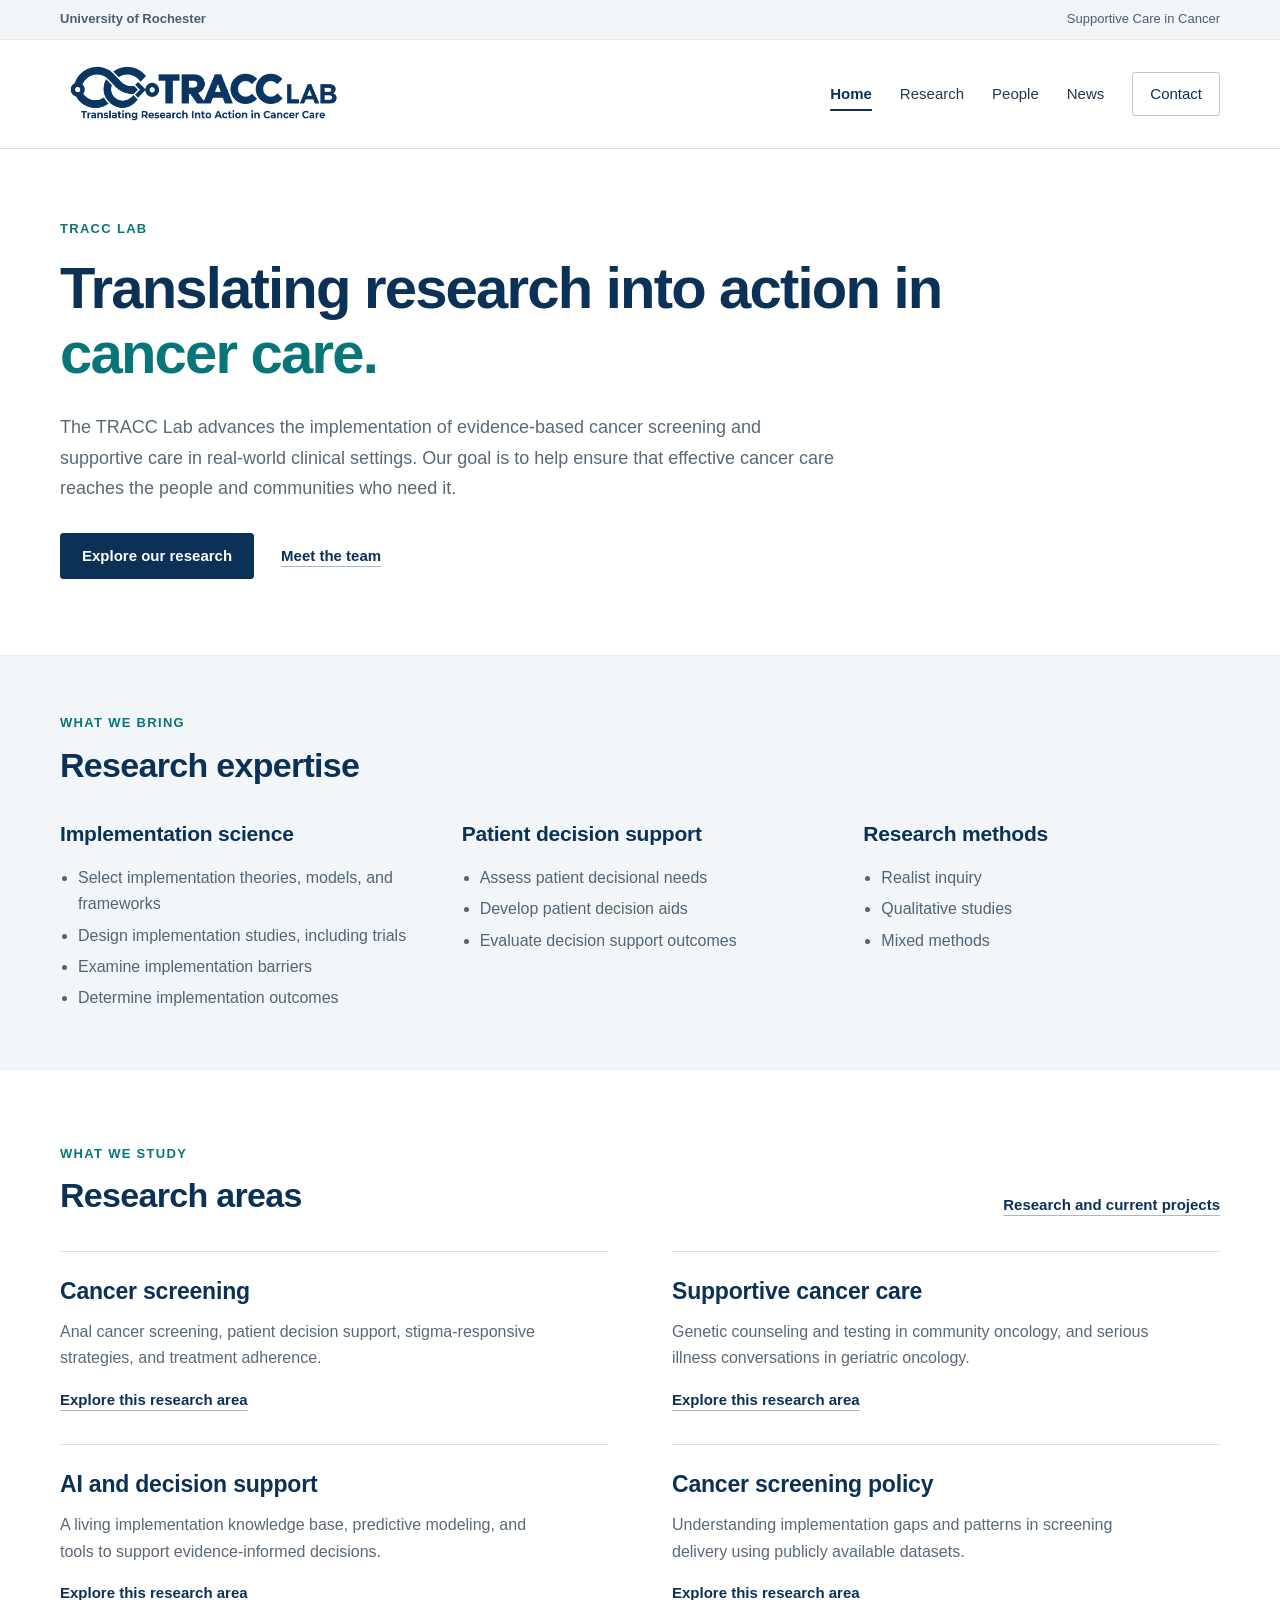
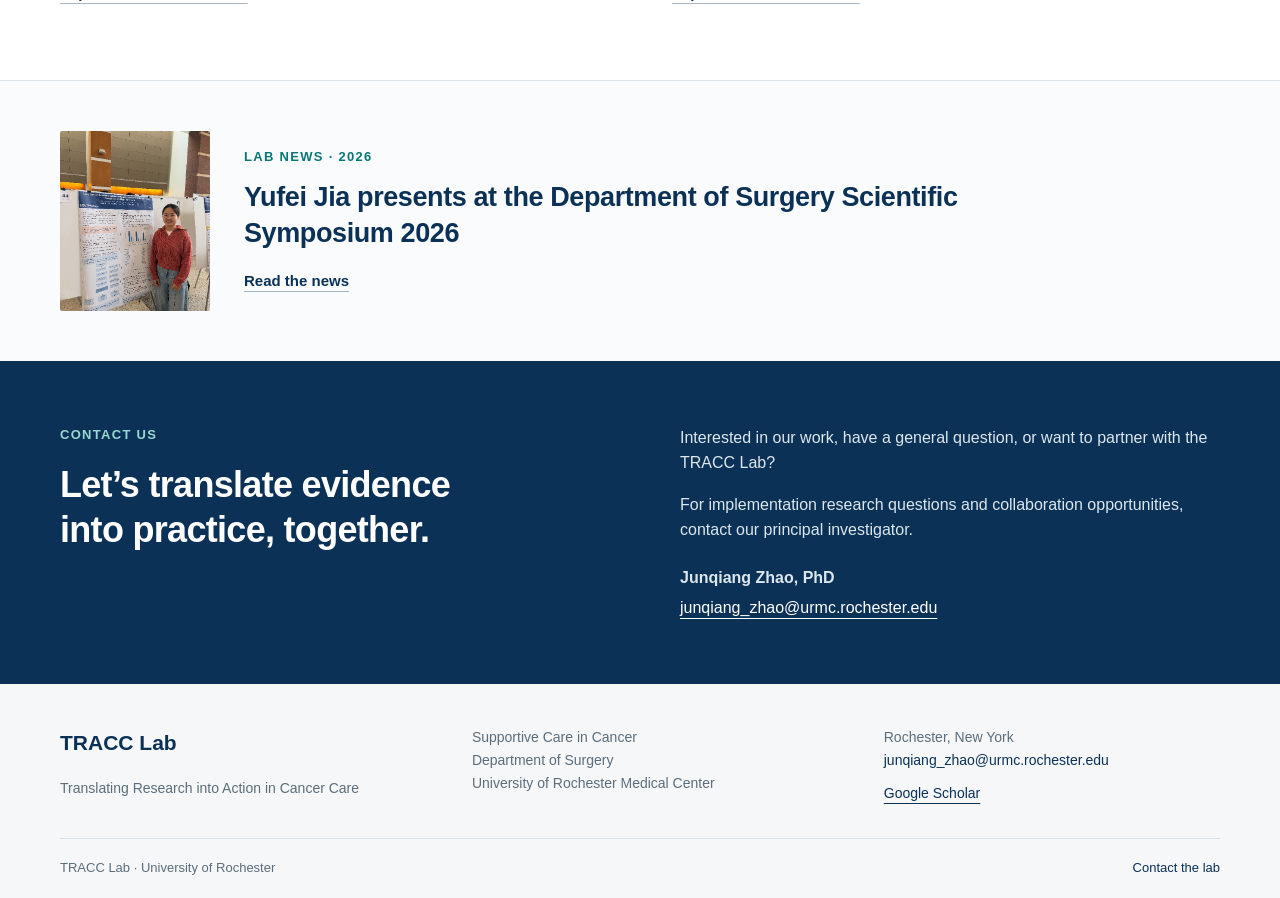
==== commit f75b6aec: "Add member portraits and remove homepage goal sidebar" ====
--- a/index.html
+++ b/index.html
@@ -12,8 +12,7 @@
   <nav id="site-nav" aria-label="Main navigation"><a href="index.html" aria-current="page">Home</a><a href="research.html">Research</a><a href="people.html">People</a><a href="news.html">News</a><a class="nav-contact" href="index.html#contact">Contact</a></nav>
   <button class="menu-toggle" type="button" aria-expanded="false" aria-controls="site-nav" aria-label="Open navigation"><span></span><span></span></button>
 </div></header><main id="main"><section class="container home-hero">
-  <div class="hero-copy"><p class="eyebrow">TRACC Lab</p><h1>Translating research<br>into action in<br><span>cancer care.</span></h1><p class="lead">The TRACC Lab advances the implementation of evidence-based cancer screening and supportive care in real-world clinical settings. Our goal is to help ensure that effective cancer care reaches the people and communities who need it.</p><div class="hero-actions"><a class="button" href="research.html">Explore our research</a><a class="text-link" href="people.html">Meet the team</a></div></div>
-  <aside class="evidence-path" aria-label="From evidence to routine care"><p class="eyebrow">Our goal</p><p class="path-intro">Bringing evidence-based cancer screening and supportive care into everyday practice.</p><div class="path-stages"><div class="path-stage"><span aria-hidden="true" class="path-point"></span><h2>Evidence</h2><p>Cancer screening and supportive care recommendations.</p></div><div class="path-stage"><span aria-hidden="true" class="path-point"></span><h2>Implementation</h2><p>Understand context, support decisions, and address barriers.</p></div><div class="path-stage"><span aria-hidden="true" class="path-point"></span><h2>Routine care</h2><p>Help effective care reach people and communities.</p></div></div></aside>
+  <div class="hero-copy"><p class="eyebrow">TRACC Lab</p><h1>Translating research into action in <span>cancer care.</span></h1><p class="lead">The TRACC Lab advances the implementation of evidence-based cancer screening and supportive care in real-world clinical settings. Our goal is to help ensure that effective cancer care reaches the people and communities who need it.</p><div class="hero-actions"><a class="button" href="research.html">Explore our research</a><a class="text-link" href="people.html">Meet the team</a></div></div>
 </section>
 <section class="expertise-section" id="expertise"><div class="container"><div class="section-heading"><p class="eyebrow">What we bring</p><h2>Research expertise</h2></div><div class="expertise-grid"><article class="expertise-item"><h3>Implementation science</h3><ul><li>Select implementation theories, models, and frameworks</li><li>Design implementation studies, including trials</li><li>Examine implementation barriers</li><li>Determine implementation outcomes</li></ul></article><article class="expertise-item"><h3>Patient decision support</h3><ul><li>Assess patient decisional needs</li><li>Develop patient decision aids</li><li>Evaluate decision support outcomes</li></ul></article><article class="expertise-item"><h3>Research methods</h3><ul><li>Realist inquiry</li><li>Qualitative studies</li><li>Mixed methods</li></ul></article></div></div></section>
 <section class="container section"><div class="section-heading heading-with-link"><div><p class="eyebrow">What we study</p><h2>Research areas</h2></div><a class="text-link" href="research.html">Research and current projects</a></div><div class="research-preview-grid"><article class="research-preview"><h3><a href="research.html#screening">Cancer screening</a></h3><p>Anal cancer screening, patient decision support, stigma-responsive strategies, and treatment adherence.</p><a class="text-link" href="research.html#screening">Explore this research area</a></article><article class="research-preview"><h3><a href="research.html#supportive-care">Supportive cancer care</a></h3><p>Genetic counseling and testing in community oncology, and serious illness conversations in geriatric oncology.</p><a class="text-link" href="research.html#supportive-care">Explore this research area</a></article><article class="research-preview"><h3><a href="research.html#ai">AI and decision support</a></h3><p>A living implementation knowledge base, predictive modeling, and tools to support evidence-informed decisions.</p><a class="text-link" href="research.html#ai">Explore this research area</a></article><article class="research-preview"><h3><a href="research.html#policy">Cancer screening policy</a></h3><p>Understanding implementation gaps and patterns in screening delivery using publicly available datasets.</p><a class="text-link" href="research.html#policy">Explore this research area</a></article></div></section>
--- a/styles.css
+++ b/styles.css
@@ -31,23 +31,24 @@
 .site-header nav>.nav-contact{padding:9px 17px;border:1px solid #b9c8d2;border-radius:3px;color:var(--navy)}
 .menu-toggle{display:none}
 .eyebrow{font-size:13px;line-height:1.5;letter-spacing:.1em;text-transform:uppercase;font-weight:650;color:var(--teal);margin:0 0 18px}
-.home-hero{display:grid;grid-template-columns:1.55fr 1fr;gap:80px;align-items:center;padding-top:70px;padding-bottom:76px}
+.home-hero{padding-top:70px;padding-bottom:76px}
+.hero-copy{max-width:940px}.hero-copy h1{max-width:900px}
 .hero-copy h1 span{color:var(--teal)}
-.lead{font-size:18px;line-height:1.7;color:var(--muted);margin-top:26px;max-width:650px}
+.lead{font-size:18px;line-height:1.7;color:var(--muted);margin-top:26px;max-width:780px}
 .hero-actions{display:flex;align-items:center;gap:27px;flex-wrap:wrap;margin-top:29px}
 .button{display:inline-block;border:1px solid var(--navy);padding:11px 21px;border-radius:3px;background:var(--navy);color:white;font-size:15px;font-weight:550;line-height:1.5;text-align:center}
 .button:hover{background:#17476e;border-color:#17476e;text-decoration:none}
 .text-link{display:inline-block;font-size:15px;font-weight:550;text-decoration:underline;text-decoration-color:#a7b8c4;text-decoration-thickness:1px}
 .text-link:hover{text-decoration-color:var(--navy)}
-.evidence-path{background:var(--pale);padding:30px 32px 32px;border-top:3px solid var(--teal)}
-.evidence-path>.eyebrow{margin-bottom:12px}
-.path-intro{font-size:16px;line-height:1.55;color:#4f6574}
-.path-stages{padding-left:20px;margin-top:27px;border-left:1px solid #bdced5;margin-left:5px}
-.path-stage{position:relative;padding-left:1px}
-.path-stage+.path-stage{margin-top:25px}
-.path-point{position:absolute;left:-25px;top:6px;width:9px;height:9px;border-radius:50%;background:var(--teal);box-shadow:0 0 0 5px var(--pale)}
-.path-stage h2{font-size:21px;line-height:1.3;letter-spacing:-.2px}
-.path-stage p{font-size:15px;line-height:1.55;color:var(--muted);margin-top:6px}
+
+
+
+
+
+
+
+
+
 .section{padding-block:74px}
 .section-heading{margin-bottom:34px}
 .section-heading .eyebrow{margin-bottom:12px}
@@ -146,10 +147,10 @@
 .news-article figure{max-width:430px;justify-self:end}
 .news-article figure img{width:100%;border-radius:2px}
 figcaption{font-size:13px;line-height:1.6;color:var(--muted);margin-top:13px}
-@media(min-width:1400px){.home-hero{gap:110px;padding-top:80px;padding-bottom:85px}.hero-copy h1{font-size:62px}}
-@media(max-width:1050px){.container{width:calc(100% - 64px)}.brand{width:255px}.site-header nav{gap:22px}.home-hero{gap:44px;grid-template-columns:1.4fr 1fr}.hero-copy h1{font-size:49px}.evidence-path{padding:26px}.research-layout{grid-template-columns:190px minmax(0,1fr);gap:38px}.expertise-grid{gap:30px}.contact-inner{gap:45px}.footer-grid{gap:28px}.news-article{gap:40px}}
-@media(max-width:800px){h1{font-size:46px}.container{width:calc(100% - 48px)}.header-inner{min-height:94px;gap:24px}.brand{width:230px}.site-header nav{gap:18px;font-size:14px}.site-header nav>.nav-contact{padding:8px 12px}.home-hero{grid-template-columns:1fr;padding-top:45px;padding-bottom:45px;gap:35px}.hero-copy h1{font-size:53px}.hero-copy h1 br{display:none}.lead{max-width:660px}.evidence-path{padding:25px 28px}.path-stages{display:grid;grid-template-columns:repeat(3,minmax(0,1fr));gap:26px;border-left:0;border-top:1px solid #bdced5;margin:27px 0 0;padding:22px 0 0}.path-stage+.path-stage{margin-top:0}.path-point{top:-27px;left:0}.path-stage h2{font-size:20px}.path-stage p{font-size:14px}.path-intro{max-width:550px}.expertise-grid{gap:25px}.expertise-item h3{font-size:19px}.expertise-item ul{font-size:15px}.section{padding-block:55px}.section-heading h2{font-size:30px}.research-preview-grid{gap:30px}.contact-inner{grid-template-columns:1fr;gap:28px}.contact-section{padding-block:48px}.contact-section h2{font-size:33px}.footer-grid{grid-template-columns:1fr 1fr;gap:28px}.footer-grid>div:first-child{grid-column:1/-1}.footer-grid>div:first-child p+p{max-width:430px}.research-layout{grid-template-columns:1fr;gap:30px}.research-nav{position:static;display:flex;gap:8px;flex-wrap:wrap;padding:0}.research-nav>p{width:100%;margin-bottom:4px}.research-nav>a{border:1px solid var(--line);padding:7px 11px;border-radius:2px;font-size:14px}.research-area h2{font-size:29px}.pi-profile{grid-template-columns:180px minmax(0,1fr);gap:28px}.pi-profile>.person-photo{width:180px;height:240px}.pi-profile h2{font-size:29px}.pi-profile h2>span{font-size:23px}.news-article{grid-template-columns:1fr 1fr;gap:30px}.news-article h2{font-size:29px}.page-heading{padding-top:42px;padding-bottom:36px}.page-heading h1{font-size:46px}.page-intro{font-size:18px}}
+@media(min-width:1400px){.home-hero{padding-top:80px;padding-bottom:85px}.hero-copy h1{font-size:62px}}
+@media(max-width:1050px){.container{width:calc(100% - 64px)}.brand{width:255px}.site-header nav{gap:22px}.home-hero{}.hero-copy h1{font-size:49px}.research-layout{grid-template-columns:190px minmax(0,1fr);gap:38px}.expertise-grid{gap:30px}.contact-inner{gap:45px}.footer-grid{gap:28px}.news-article{gap:40px}}
+@media(max-width:800px){h1{font-size:46px}.container{width:calc(100% - 48px)}.header-inner{min-height:94px;gap:24px}.brand{width:230px}.site-header nav{gap:18px;font-size:14px}.site-header nav>.nav-contact{padding:8px 12px}.home-hero{padding-top:45px;padding-bottom:45px}.hero-copy h1{font-size:53px}.lead{max-width:660px}.expertise-grid{gap:25px}.expertise-item h3{font-size:19px}.expertise-item ul{font-size:15px}.section{padding-block:55px}.section-heading h2{font-size:30px}.research-preview-grid{gap:30px}.contact-inner{grid-template-columns:1fr;gap:28px}.contact-section{padding-block:48px}.contact-section h2{font-size:33px}.footer-grid{grid-template-columns:1fr 1fr;gap:28px}.footer-grid>div:first-child{grid-column:1/-1}.footer-grid>div:first-child p+p{max-width:430px}.research-layout{grid-template-columns:1fr;gap:30px}.research-nav{position:static;display:flex;gap:8px;flex-wrap:wrap;padding:0}.research-nav>p{width:100%;margin-bottom:4px}.research-nav>a{border:1px solid var(--line);padding:7px 11px;border-radius:2px;font-size:14px}.research-area h2{font-size:29px}.pi-profile{grid-template-columns:180px minmax(0,1fr);gap:28px}.pi-profile>.person-photo{width:180px;height:240px}.pi-profile h2{font-size:29px}.pi-profile h2>span{font-size:23px}.news-article{grid-template-columns:1fr 1fr;gap:30px}.news-article h2{font-size:29px}.page-heading{padding-top:42px;padding-bottom:36px}.page-heading h1{font-size:46px}.page-intro{font-size:18px}}
 @media(max-width:680px){.header-inner{min-height:90px}.brand{width:248px}.site-header nav{display:none;position:absolute;top:100%;left:-24px;right:-24px;z-index:20;background:white;border-bottom:1px solid var(--line);padding:16px 24px 23px;box-shadow:0 10px 15px #0b315708;align-items:stretch;gap:8px}.site-header nav.is-open{display:flex;flex-direction:column}.site-header nav>a{padding:9px 0;font-size:16px}.site-header nav>a[aria-current=page]{text-underline-offset:5px}.site-header nav>.nav-contact{align-self:flex-start;padding:9px 16px;margin-top:3px}.menu-toggle{display:flex;flex-direction:column;gap:6px;border:0;background:transparent;padding:13px 0 13px 13px}.menu-toggle span{width:24px;height:2px;background:var(--navy)}.expertise-grid{grid-template-columns:1fr;gap:25px}.expertise-item{border-top:1px solid var(--line);padding-top:21px}.expertise-item h3{font-size:21px}.expertise-item ul{font-size:16px}.expertise-section{padding-block:40px}.heading-with-link{align-items:flex-start;flex-direction:column;gap:16px}.research-preview-grid{grid-template-columns:1fr;gap:27px}.news-feature{grid-template-columns:115px 1fr;gap:24px}.news-image-link img{width:115px;height:156px}.news-feature h2{font-size:23px}.news-feature .eyebrow{font-size:12px}.news-feature .text-link{margin-top:14px}.person{grid-template-columns:120px minmax(0,1fr);gap:25px}.person-photo{width:120px;height:150px}.person h3{font-size:24px}.pi-profile{grid-template-columns:1fr;gap:25px}.pi-profile>.person-photo{width:200px;height:260px}.pi-profile h2{font-size:32px}.person-copy>p:not(.person-role){line-height:1.5}.news-article{grid-template-columns:1fr;gap:30px}.news-article h2{font-size:32px;max-width:540px}.news-article figure{justify-self:start;max-width:460px}.institution-bar{font-size:12px}.institution-bar>.container{gap:12px}.institution-bar span:last-child{text-align:right}.footer-bottom{font-size:12px}}
-@media(max-width:460px){.container{width:calc(100% - 40px)}.brand{width:236px;max-width:calc(100% - 64px)}.site-header nav{left:-20px;right:-20px;padding-inline:20px}.institution-bar>.container{align-items:flex-start}.institution-bar span:first-child{max-width:135px}.institution-bar span:last-child{max-width:140px}.home-hero{padding-top:36px}.hero-copy h1{font-size:42px;line-height:1.12;letter-spacing:-1.3px}.lead{font-size:17px;line-height:1.65;margin-top:22px}.hero-actions{gap:23px;margin-top:24px}.eyebrow{font-size:12px}.path-stages{display:block;border-top:0;border-left:1px solid #bdced5;padding:0 0 0 20px;margin:23px 0 0 5px}.path-stage+.path-stage{margin-top:22px}.path-point{left:-25px;top:6px}.path-stage p{font-size:15px}.evidence-path{padding:25px}.news-feature{grid-template-columns:1fr;gap:23px}.news-image-link{width:140px}.news-image-link img{width:140px;height:175px}.news-feature h2{font-size:25px}.news-band{padding-block:35px}.contact-section h2{font-size:30px}.email-link{font-size:15px}.footer-grid{grid-template-columns:1fr;gap:25px}.footer-grid>div:first-child{grid-column:auto}.footer-bottom{flex-direction:column;gap:9px}.page-heading h1{font-size:42px}.page-intro{font-size:17px}.research-nav{gap:7px}.research-nav>a{font-size:14px}.project h3{font-size:22px}.area-intro{font-size:16px}.person{grid-template-columns:1fr;gap:20px}.person-photo{width:144px;height:180px}.person-role{font-size:13px}.person h3{font-size:25px}.person+.person{margin-top:30px}.people-group>h2{font-size:23px}.pi-profile>.person-photo{width:200px;height:260px}.pi-profile h2{font-size:31px}.inline-contact h2{font-size:25px}}
+@media(max-width:460px){.container{width:calc(100% - 40px)}.brand{width:236px;max-width:calc(100% - 64px)}.site-header nav{left:-20px;right:-20px;padding-inline:20px}.institution-bar>.container{align-items:flex-start}.institution-bar span:first-child{max-width:135px}.institution-bar span:last-child{max-width:140px}.home-hero{padding-top:36px}.hero-copy h1{font-size:42px;line-height:1.12;letter-spacing:-1.3px}.lead{font-size:17px;line-height:1.65;margin-top:22px}.hero-actions{gap:23px;margin-top:24px}.eyebrow{font-size:12px}.news-feature{grid-template-columns:1fr;gap:23px}.news-image-link{width:140px}.news-image-link img{width:140px;height:175px}.news-feature h2{font-size:25px}.news-band{padding-block:35px}.contact-section h2{font-size:30px}.email-link{font-size:15px}.footer-grid{grid-template-columns:1fr;gap:25px}.footer-grid>div:first-child{grid-column:auto}.footer-bottom{flex-direction:column;gap:9px}.page-heading h1{font-size:42px}.page-intro{font-size:17px}.research-nav{gap:7px}.research-nav>a{font-size:14px}.project h3{font-size:22px}.area-intro{font-size:16px}.person{grid-template-columns:1fr;gap:20px}.person-photo{width:144px;height:180px}.person-role{font-size:13px}.person h3{font-size:25px}.person+.person{margin-top:30px}.people-group>h2{font-size:23px}.pi-profile>.person-photo{width:200px;height:260px}.pi-profile h2{font-size:31px}.inline-contact h2{font-size:25px}}
 @media(prefers-reduced-motion:reduce){html{scroll-behavior:auto}*,*::before,*::after{transition:none!important;animation:none!important}}
 @media print{.institution-bar,.site-header,.site-footer,.menu-toggle,.inline-contact,.contact-section,.research-nav{display:none}.container{width:100%;max-width:none}.research-layout{display:block}body{font-size:11pt}h1{font-size:28pt}h2{font-size:20pt}details{display:block}details>.details-body{display:block}a{text-decoration:none;color:inherit}}
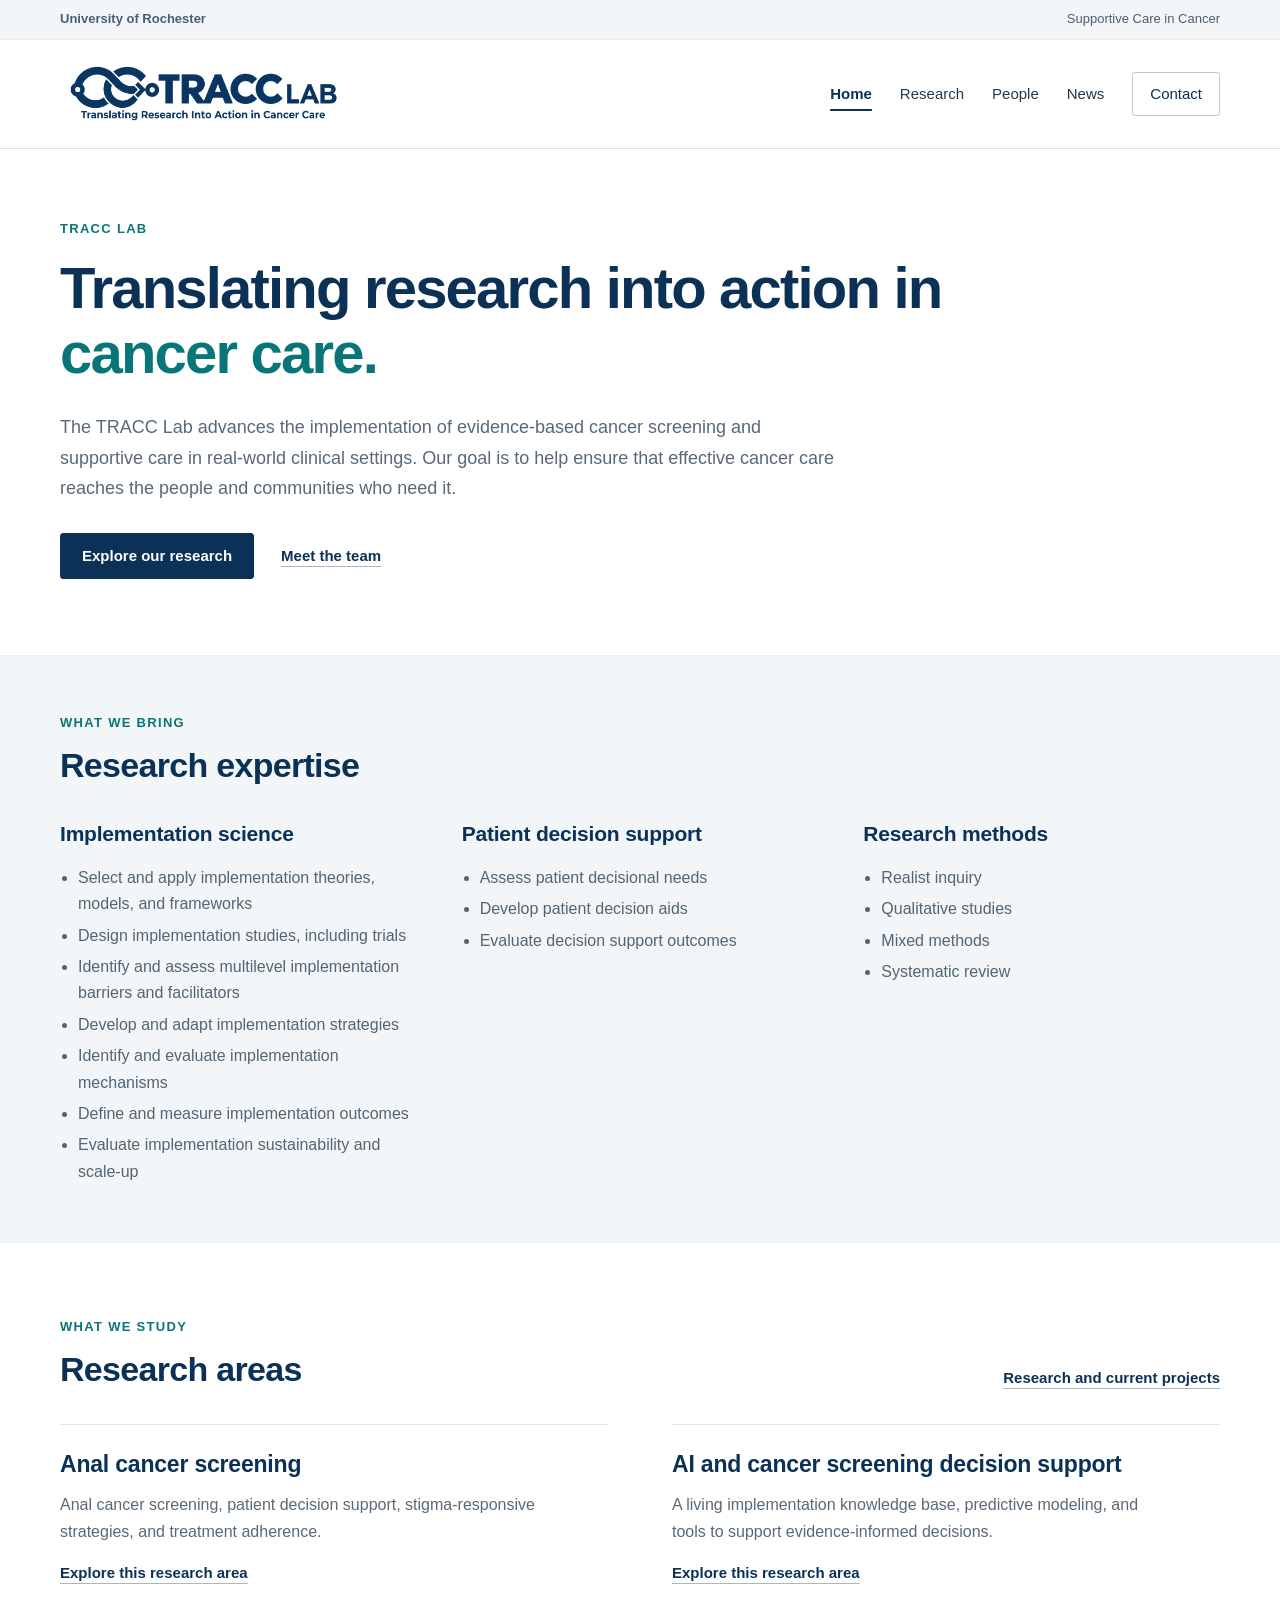
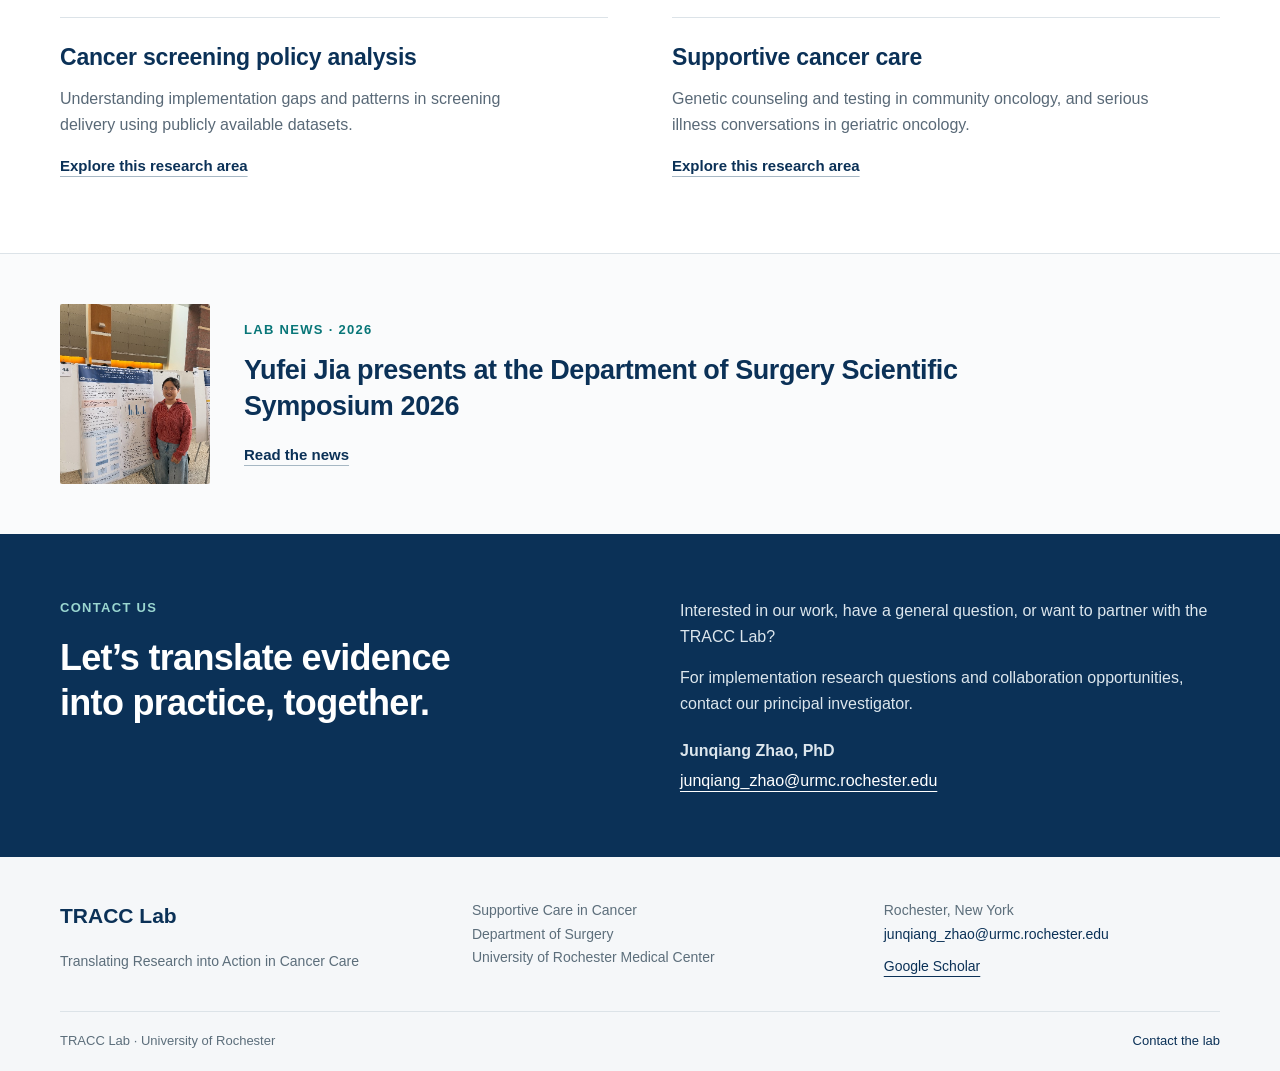
==== commit 9fdbe2a0: "Clarify research area names, expertise, and section hierarchy" ====
--- a/index.html
+++ b/index.html
@@ -14,8 +14,8 @@
 </div></header><main id="main"><section class="container home-hero">
   <div class="hero-copy"><p class="eyebrow">TRACC Lab</p><h1>Translating research into action in <span>cancer care.</span></h1><p class="lead">The TRACC Lab advances the implementation of evidence-based cancer screening and supportive care in real-world clinical settings. Our goal is to help ensure that effective cancer care reaches the people and communities who need it.</p><div class="hero-actions"><a class="button" href="research.html">Explore our research</a><a class="text-link" href="people.html">Meet the team</a></div></div>
 </section>
-<section class="expertise-section" id="expertise"><div class="container"><div class="section-heading"><p class="eyebrow">What we bring</p><h2>Research expertise</h2></div><div class="expertise-grid"><article class="expertise-item"><h3>Implementation science</h3><ul><li>Select implementation theories, models, and frameworks</li><li>Design implementation studies, including trials</li><li>Examine implementation barriers</li><li>Determine implementation outcomes</li></ul></article><article class="expertise-item"><h3>Patient decision support</h3><ul><li>Assess patient decisional needs</li><li>Develop patient decision aids</li><li>Evaluate decision support outcomes</li></ul></article><article class="expertise-item"><h3>Research methods</h3><ul><li>Realist inquiry</li><li>Qualitative studies</li><li>Mixed methods</li></ul></article></div></div></section>
-<section class="container section"><div class="section-heading heading-with-link"><div><p class="eyebrow">What we study</p><h2>Research areas</h2></div><a class="text-link" href="research.html">Research and current projects</a></div><div class="research-preview-grid"><article class="research-preview"><h3><a href="research.html#screening">Cancer screening</a></h3><p>Anal cancer screening, patient decision support, stigma-responsive strategies, and treatment adherence.</p><a class="text-link" href="research.html#screening">Explore this research area</a></article><article class="research-preview"><h3><a href="research.html#supportive-care">Supportive cancer care</a></h3><p>Genetic counseling and testing in community oncology, and serious illness conversations in geriatric oncology.</p><a class="text-link" href="research.html#supportive-care">Explore this research area</a></article><article class="research-preview"><h3><a href="research.html#ai">AI and decision support</a></h3><p>A living implementation knowledge base, predictive modeling, and tools to support evidence-informed decisions.</p><a class="text-link" href="research.html#ai">Explore this research area</a></article><article class="research-preview"><h3><a href="research.html#policy">Cancer screening policy</a></h3><p>Understanding implementation gaps and patterns in screening delivery using publicly available datasets.</p><a class="text-link" href="research.html#policy">Explore this research area</a></article></div></section>
+<section class="expertise-section" id="expertise"><div class="container"><div class="section-heading"><p class="eyebrow">What we bring</p><h2>Research expertise</h2></div><div class="expertise-grid"><article class="expertise-item"><h3>Implementation science</h3><ul><li>Select and apply implementation theories, models, and frameworks</li><li>Design implementation studies, including trials</li><li>Identify and assess multilevel implementation barriers and facilitators</li><li>Develop and adapt implementation strategies</li><li>Identify and evaluate implementation mechanisms</li><li>Define and measure implementation outcomes</li><li>Evaluate implementation sustainability and scale-up</li></ul></article><article class="expertise-item"><h3>Patient decision support</h3><ul><li>Assess patient decisional needs</li><li>Develop patient decision aids</li><li>Evaluate decision support outcomes</li></ul></article><article class="expertise-item"><h3>Research methods</h3><ul><li>Realist inquiry</li><li>Qualitative studies</li><li>Mixed methods</li><li>Systematic review</li></ul></article></div></div></section>
+<section class="container section"><div class="section-heading heading-with-link"><div><p class="eyebrow">What we study</p><h2>Research areas</h2></div><a class="text-link" href="research.html">Research and current projects</a></div><div class="research-preview-grid"><article class="research-preview"><h3><a href="research.html#screening">Anal cancer screening</a></h3><p>Anal cancer screening, patient decision support, stigma-responsive strategies, and treatment adherence.</p><a class="text-link" href="research.html#screening">Explore this research area</a></article><article class="research-preview"><h3><a href="research.html#ai">AI and cancer screening decision support</a></h3><p>A living implementation knowledge base, predictive modeling, and tools to support evidence-informed decisions.</p><a class="text-link" href="research.html#ai">Explore this research area</a></article><article class="research-preview"><h3><a href="research.html#policy">Cancer screening policy analysis</a></h3><p>Understanding implementation gaps and patterns in screening delivery using publicly available datasets.</p><a class="text-link" href="research.html#policy">Explore this research area</a></article><article class="research-preview"><h3><a href="research.html#supportive-care">Supportive cancer care</a></h3><p>Genetic counseling and testing in community oncology, and serious illness conversations in geriatric oncology.</p><a class="text-link" href="research.html#supportive-care">Explore this research area</a></article></div></section>
 <section class="news-band"><div class="container news-feature"><a class="news-image-link" href="news.html#surgery-symposium-2026" aria-label="Read about Yufei Jia’s symposium presentation"><img src="assets/yufei-symposium-2026.jpg" width="503" height="670" alt="Yufei Jia presenting research at the Department of Surgery Scientific Symposium" loading="lazy"></a><div><p class="eyebrow">Lab news · 2026</p><h2><a href="news.html#surgery-symposium-2026">Yufei Jia presents at the Department of Surgery Scientific Symposium 2026</a></h2><a class="text-link" href="news.html#surgery-symposium-2026">Read the news</a></div></div></section>
 <section class="contact-section" id="contact" aria-labelledby="contact-heading"><div class="container contact-inner">
 <div><p class="eyebrow">Contact us</p><h2 id="contact-heading">Let’s translate evidence<br>into practice, together.</h2></div>
--- a/styles.css
+++ b/styles.css
@@ -92,14 +92,14 @@
 .research-nav>p{font-size:13px;text-transform:uppercase;font-weight:650;letter-spacing:.07em;color:#667986;margin-bottom:18px}
 .research-nav>a{display:block;border-left:2px solid var(--line);padding:9px 0 9px 15px;font-size:15px;line-height:1.5}
 .research-nav>a:hover{border-color:var(--teal);color:var(--teal)}
-.research-area{padding-top:30px;border-top:1px solid var(--line)}
-.research-area+.research-area{margin-top:57px}
-.research-area h2{font-size:30px;letter-spacing:-.5px}
+.research-area{padding-top:30px;border-top:3px solid var(--navy)}
+.research-area+.research-area{margin-top:72px}
+.research-area>h2{font-size:36px;font-weight:750;line-height:1.2;letter-spacing:-.7px}
 .area-intro{font-size:17px;line-height:1.7;color:var(--muted);margin-top:20px}
 .research-area>ul{font-size:16px;color:var(--muted);line-height:1.65;margin-top:19px}
 .project{padding-top:27px;margin-top:30px;border-top:1px solid var(--line)}
 .project-label{font-size:12px;color:var(--teal);letter-spacing:.08em;text-transform:uppercase;font-weight:650;margin:0 0 11px}
-.project h3{font-size:23px;line-height:1.4}
+.project h3{font-size:23px;line-height:1.4;color:var(--text)}
 .project>p:not(.project-label){color:var(--muted);font-size:16px;margin-top:16px}
 .project>.project-methods{font-size:14px!important;color:#607687!important}
 .project details{margin-top:20px}
@@ -110,11 +110,11 @@
 .details-body{padding-top:20px;color:var(--muted);font-size:16px;line-height:1.75}
 .details-body>.text-link{margin-top:18px}
 .supportive-project{padding-top:26px;margin-top:26px;border-top:1px solid var(--line)}
-.supportive-project h3{font-size:23px}
+.supportive-project h3{font-size:23px;color:var(--text)}
 .supportive-project>p:not(.project-label){margin-top:14px;color:var(--muted);font-size:16px}
-.future-directions{padding:32px 0 0;margin-top:57px;border-top:1px solid var(--line)}
+.future-directions{padding:32px 0 0;margin-top:72px;border-top:3px solid var(--navy)}
 .future-directions .eyebrow{margin-bottom:13px}
-.future-directions h2{font-size:30px}
+.future-directions h2{font-size:32px;font-weight:700}
 .future-directions ul{color:var(--muted);font-size:16px;line-height:1.7}
 .inline-contact{padding-block:38px 55px;border-top:1px solid var(--line)}
 .inline-contact h2{font-size:27px}
@@ -149,7 +149,7 @@
 figcaption{font-size:13px;line-height:1.6;color:var(--muted);margin-top:13px}
 @media(min-width:1400px){.home-hero{padding-top:80px;padding-bottom:85px}.hero-copy h1{font-size:62px}}
 @media(max-width:1050px){.container{width:calc(100% - 64px)}.brand{width:255px}.site-header nav{gap:22px}.home-hero{}.hero-copy h1{font-size:49px}.research-layout{grid-template-columns:190px minmax(0,1fr);gap:38px}.expertise-grid{gap:30px}.contact-inner{gap:45px}.footer-grid{gap:28px}.news-article{gap:40px}}
-@media(max-width:800px){h1{font-size:46px}.container{width:calc(100% - 48px)}.header-inner{min-height:94px;gap:24px}.brand{width:230px}.site-header nav{gap:18px;font-size:14px}.site-header nav>.nav-contact{padding:8px 12px}.home-hero{padding-top:45px;padding-bottom:45px}.hero-copy h1{font-size:53px}.lead{max-width:660px}.expertise-grid{gap:25px}.expertise-item h3{font-size:19px}.expertise-item ul{font-size:15px}.section{padding-block:55px}.section-heading h2{font-size:30px}.research-preview-grid{gap:30px}.contact-inner{grid-template-columns:1fr;gap:28px}.contact-section{padding-block:48px}.contact-section h2{font-size:33px}.footer-grid{grid-template-columns:1fr 1fr;gap:28px}.footer-grid>div:first-child{grid-column:1/-1}.footer-grid>div:first-child p+p{max-width:430px}.research-layout{grid-template-columns:1fr;gap:30px}.research-nav{position:static;display:flex;gap:8px;flex-wrap:wrap;padding:0}.research-nav>p{width:100%;margin-bottom:4px}.research-nav>a{border:1px solid var(--line);padding:7px 11px;border-radius:2px;font-size:14px}.research-area h2{font-size:29px}.pi-profile{grid-template-columns:180px minmax(0,1fr);gap:28px}.pi-profile>.person-photo{width:180px;height:240px}.pi-profile h2{font-size:29px}.pi-profile h2>span{font-size:23px}.news-article{grid-template-columns:1fr 1fr;gap:30px}.news-article h2{font-size:29px}.page-heading{padding-top:42px;padding-bottom:36px}.page-heading h1{font-size:46px}.page-intro{font-size:18px}}
+@media(max-width:800px){h1{font-size:46px}.container{width:calc(100% - 48px)}.header-inner{min-height:94px;gap:24px}.brand{width:230px}.site-header nav{gap:18px;font-size:14px}.site-header nav>.nav-contact{padding:8px 12px}.home-hero{padding-top:45px;padding-bottom:45px}.hero-copy h1{font-size:53px}.lead{max-width:660px}.expertise-grid{gap:25px}.expertise-item h3{font-size:19px}.expertise-item ul{font-size:15px}.section{padding-block:55px}.section-heading h2{font-size:30px}.research-preview-grid{gap:30px}.contact-inner{grid-template-columns:1fr;gap:28px}.contact-section{padding-block:48px}.contact-section h2{font-size:33px}.footer-grid{grid-template-columns:1fr 1fr;gap:28px}.footer-grid>div:first-child{grid-column:1/-1}.footer-grid>div:first-child p+p{max-width:430px}.research-layout{grid-template-columns:1fr;gap:30px}.research-nav{position:static;display:flex;gap:8px;flex-wrap:wrap;padding:0}.research-nav>p{width:100%;margin-bottom:4px}.research-nav>a{border:1px solid var(--line);padding:7px 11px;border-radius:2px;font-size:14px}.research-area>h2{font-size:32px}.pi-profile{grid-template-columns:180px minmax(0,1fr);gap:28px}.pi-profile>.person-photo{width:180px;height:240px}.pi-profile h2{font-size:29px}.pi-profile h2>span{font-size:23px}.news-article{grid-template-columns:1fr 1fr;gap:30px}.news-article h2{font-size:29px}.page-heading{padding-top:42px;padding-bottom:36px}.page-heading h1{font-size:46px}.page-intro{font-size:18px}}
 @media(max-width:680px){.header-inner{min-height:90px}.brand{width:248px}.site-header nav{display:none;position:absolute;top:100%;left:-24px;right:-24px;z-index:20;background:white;border-bottom:1px solid var(--line);padding:16px 24px 23px;box-shadow:0 10px 15px #0b315708;align-items:stretch;gap:8px}.site-header nav.is-open{display:flex;flex-direction:column}.site-header nav>a{padding:9px 0;font-size:16px}.site-header nav>a[aria-current=page]{text-underline-offset:5px}.site-header nav>.nav-contact{align-self:flex-start;padding:9px 16px;margin-top:3px}.menu-toggle{display:flex;flex-direction:column;gap:6px;border:0;background:transparent;padding:13px 0 13px 13px}.menu-toggle span{width:24px;height:2px;background:var(--navy)}.expertise-grid{grid-template-columns:1fr;gap:25px}.expertise-item{border-top:1px solid var(--line);padding-top:21px}.expertise-item h3{font-size:21px}.expertise-item ul{font-size:16px}.expertise-section{padding-block:40px}.heading-with-link{align-items:flex-start;flex-direction:column;gap:16px}.research-preview-grid{grid-template-columns:1fr;gap:27px}.news-feature{grid-template-columns:115px 1fr;gap:24px}.news-image-link img{width:115px;height:156px}.news-feature h2{font-size:23px}.news-feature .eyebrow{font-size:12px}.news-feature .text-link{margin-top:14px}.person{grid-template-columns:120px minmax(0,1fr);gap:25px}.person-photo{width:120px;height:150px}.person h3{font-size:24px}.pi-profile{grid-template-columns:1fr;gap:25px}.pi-profile>.person-photo{width:200px;height:260px}.pi-profile h2{font-size:32px}.person-copy>p:not(.person-role){line-height:1.5}.news-article{grid-template-columns:1fr;gap:30px}.news-article h2{font-size:32px;max-width:540px}.news-article figure{justify-self:start;max-width:460px}.institution-bar{font-size:12px}.institution-bar>.container{gap:12px}.institution-bar span:last-child{text-align:right}.footer-bottom{font-size:12px}}
 @media(max-width:460px){.container{width:calc(100% - 40px)}.brand{width:236px;max-width:calc(100% - 64px)}.site-header nav{left:-20px;right:-20px;padding-inline:20px}.institution-bar>.container{align-items:flex-start}.institution-bar span:first-child{max-width:135px}.institution-bar span:last-child{max-width:140px}.home-hero{padding-top:36px}.hero-copy h1{font-size:42px;line-height:1.12;letter-spacing:-1.3px}.lead{font-size:17px;line-height:1.65;margin-top:22px}.hero-actions{gap:23px;margin-top:24px}.eyebrow{font-size:12px}.news-feature{grid-template-columns:1fr;gap:23px}.news-image-link{width:140px}.news-image-link img{width:140px;height:175px}.news-feature h2{font-size:25px}.news-band{padding-block:35px}.contact-section h2{font-size:30px}.email-link{font-size:15px}.footer-grid{grid-template-columns:1fr;gap:25px}.footer-grid>div:first-child{grid-column:auto}.footer-bottom{flex-direction:column;gap:9px}.page-heading h1{font-size:42px}.page-intro{font-size:17px}.research-nav{gap:7px}.research-nav>a{font-size:14px}.project h3{font-size:22px}.area-intro{font-size:16px}.person{grid-template-columns:1fr;gap:20px}.person-photo{width:144px;height:180px}.person-role{font-size:13px}.person h3{font-size:25px}.person+.person{margin-top:30px}.people-group>h2{font-size:23px}.pi-profile>.person-photo{width:200px;height:260px}.pi-profile h2{font-size:31px}.inline-contact h2{font-size:25px}}
 @media(prefers-reduced-motion:reduce){html{scroll-behavior:auto}*,*::before,*::after{transition:none!important;animation:none!important}}
